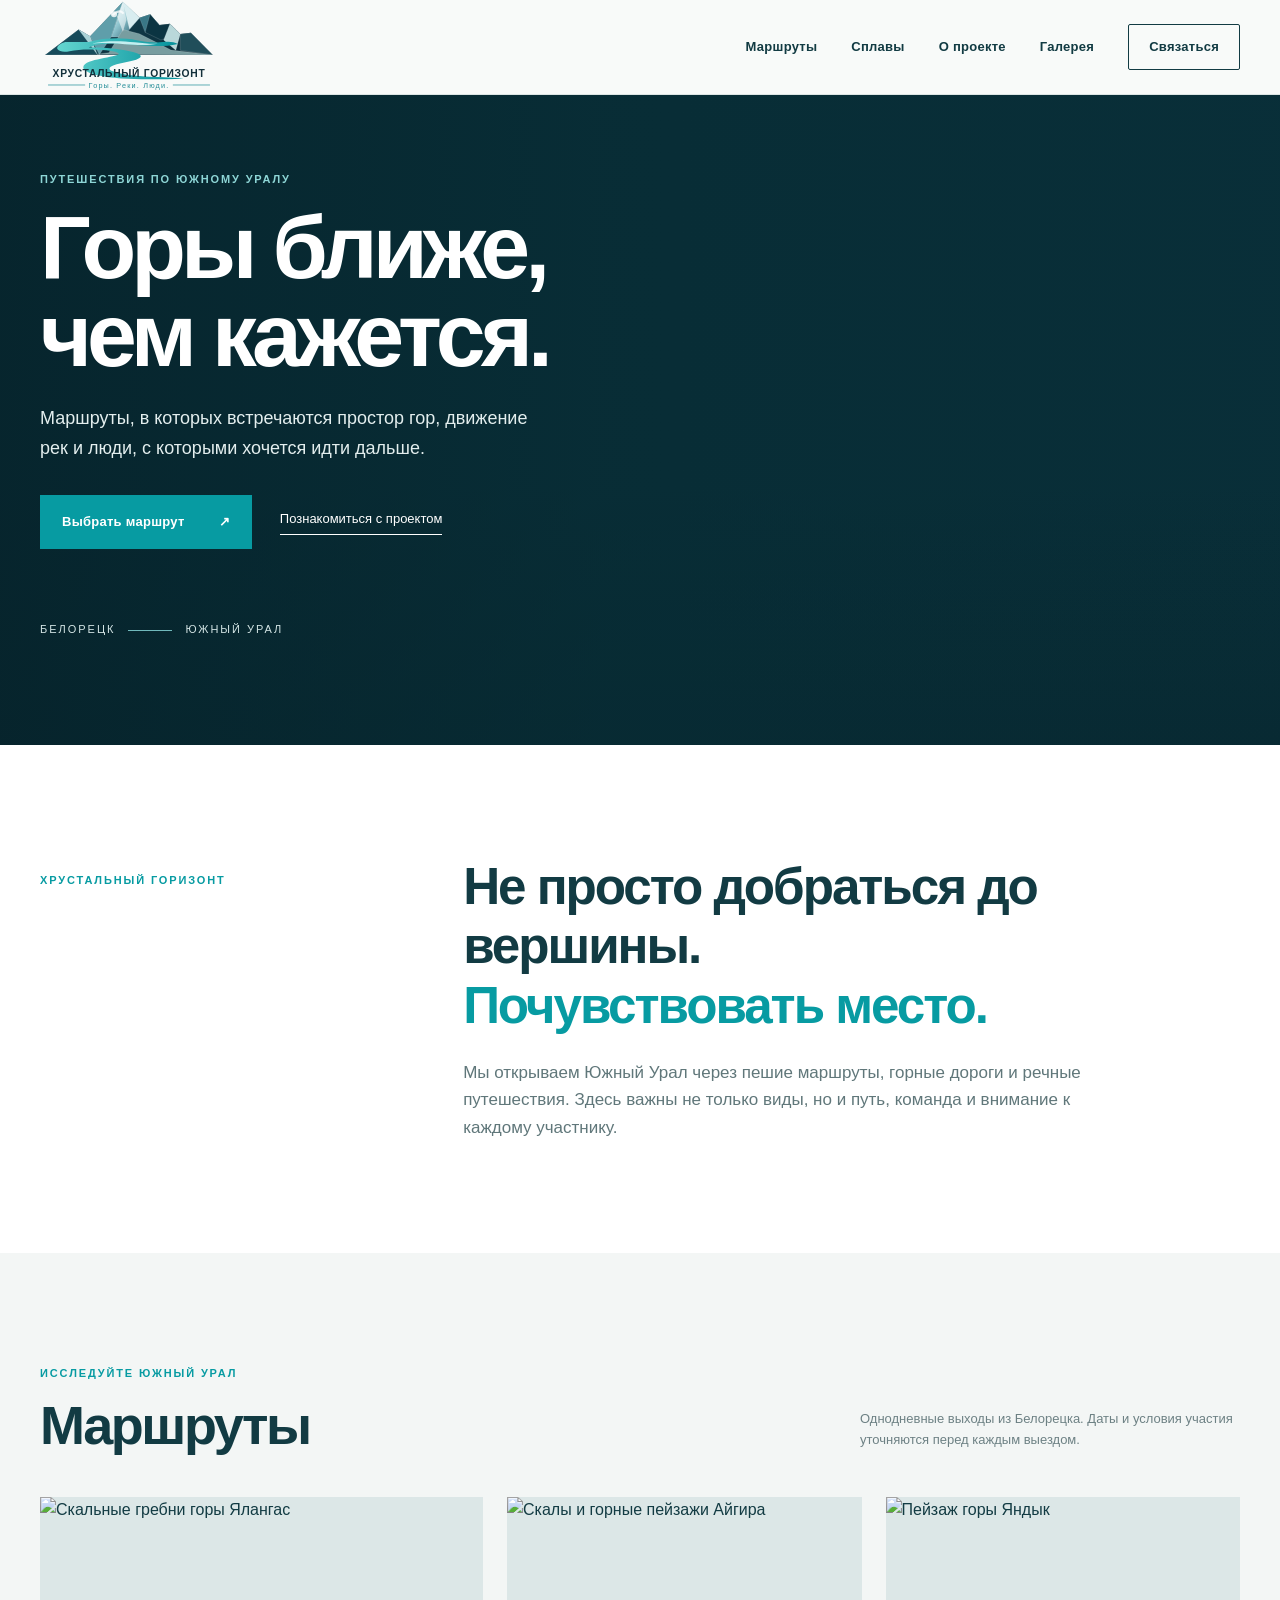
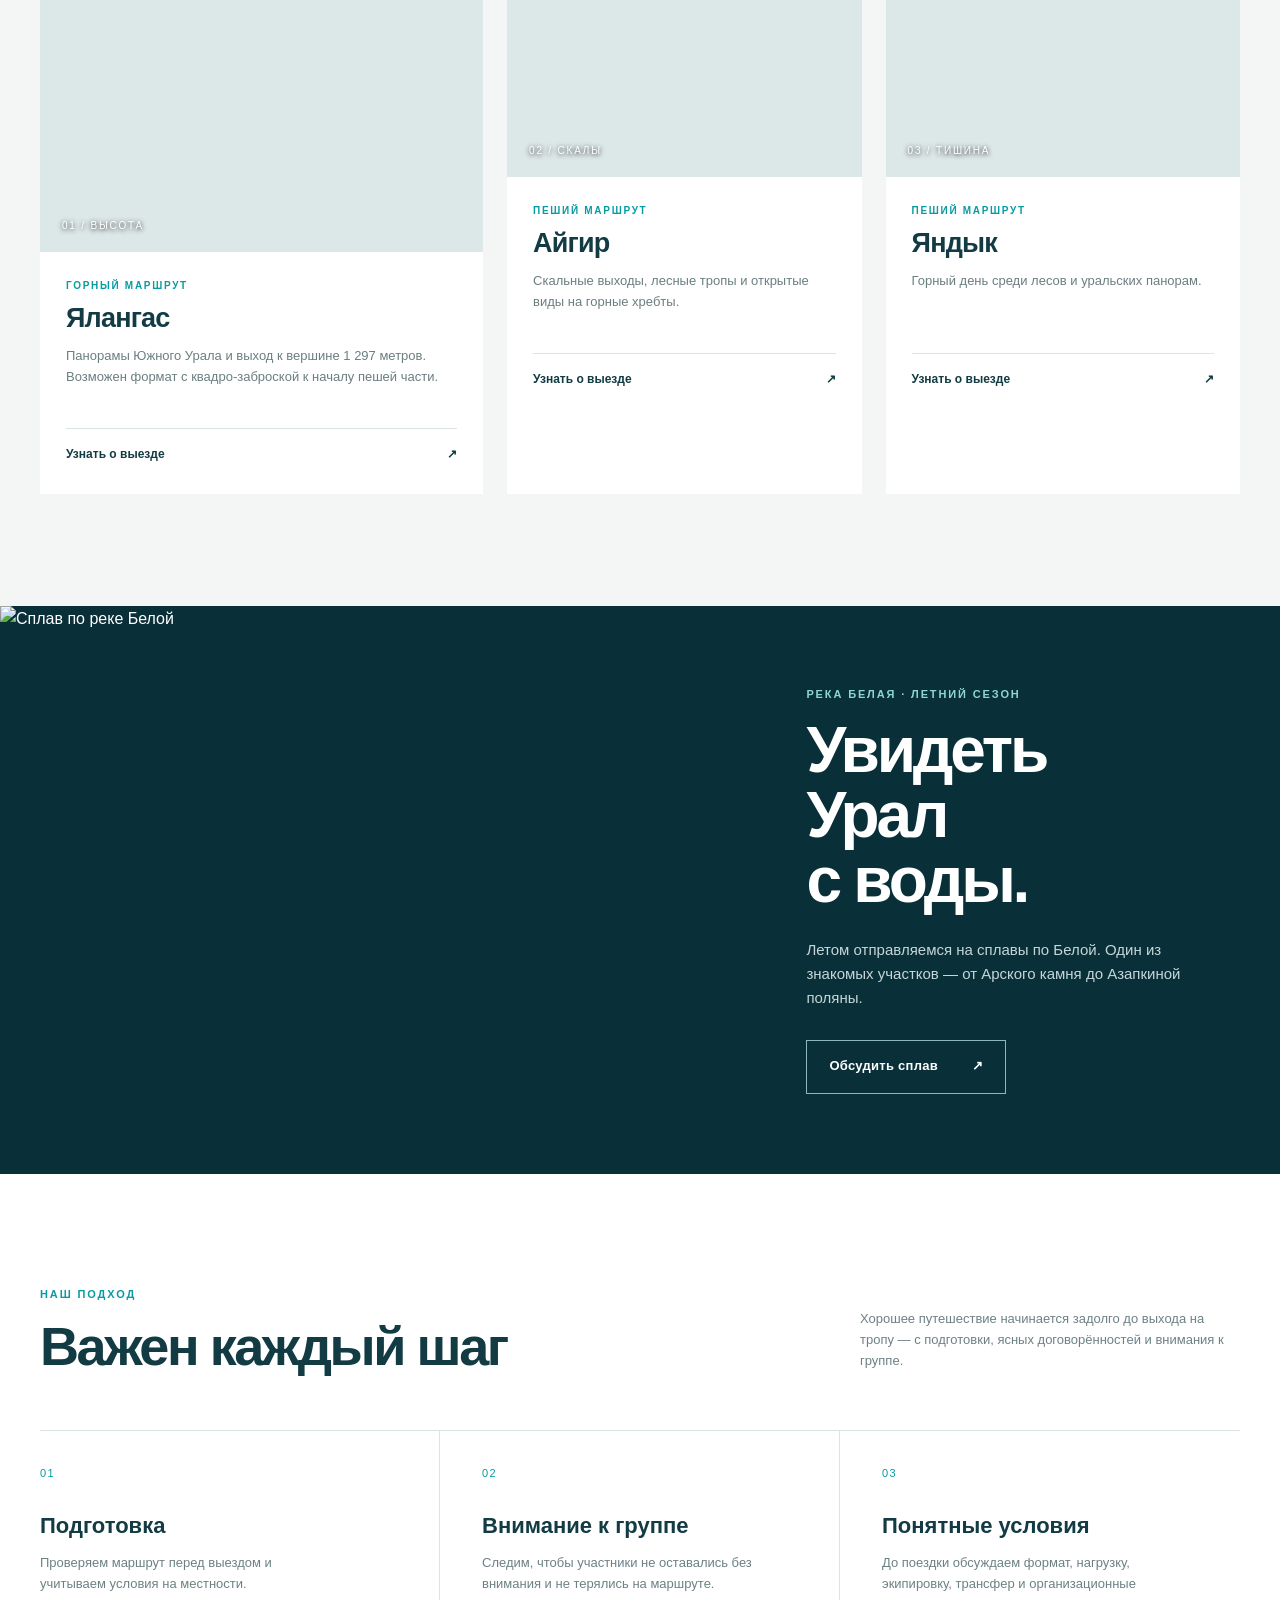
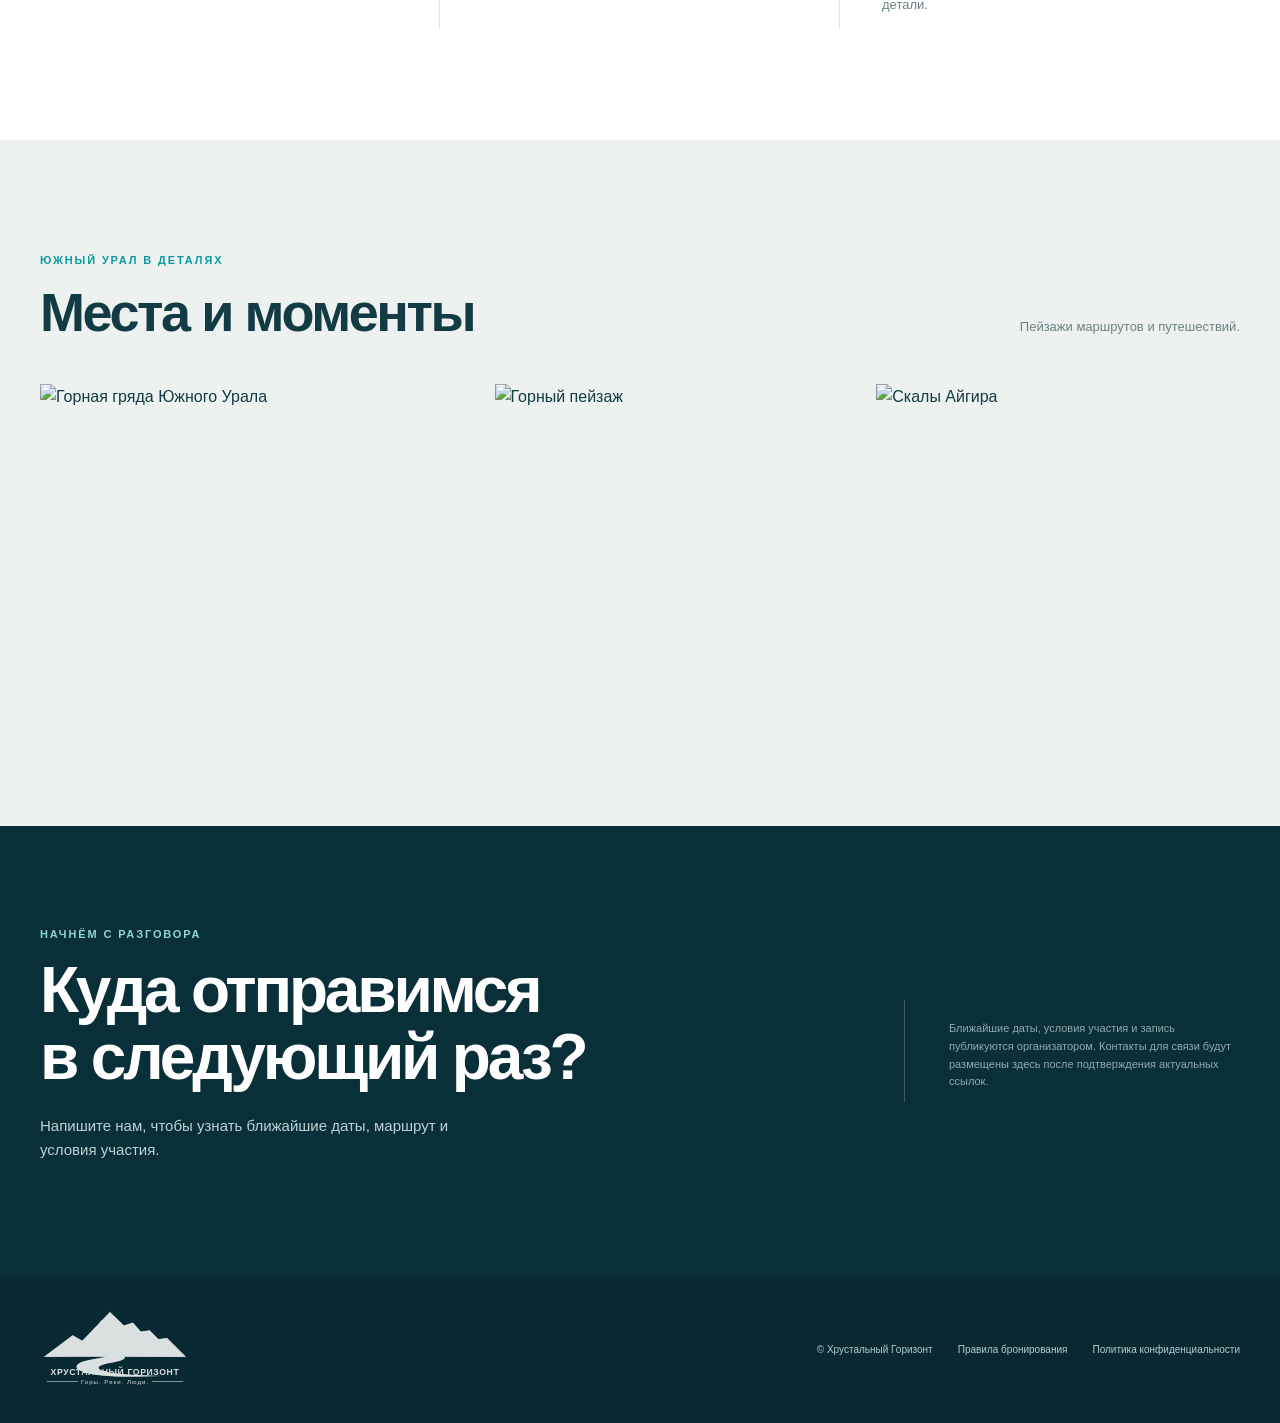
==== index.html @ 8113cbcb "Remove placeholder contact links" ====
<!doctype html>
<html lang="ru"><head><meta charset="utf-8"><meta name="viewport" content="width=device-width,initial-scale=1">
<title>Хрустальный Горизонт — путешествия по Южному Уралу</title>
<meta name="description" content="Однодневные походы на Айгир, Яндык и Ялангас, путешествия и сплавы по реке Белой. Южный Урал — рядом.">
<meta name="theme-color" content="#123b43"><meta property="og:type" content="website"><meta property="og:title" content="Хрустальный Горизонт — Горы. Реки. Люди."><meta property="og:description" content="Путешествия по Южному Уралу из Белорецка."><meta property="og:image" content="assets/img/hero-ridge-light.jpg">
<link rel="icon" href="assets/favicon.svg" type="image/svg+xml"><link rel="preload" as="image" href="assets/img/hero-ridge-light.jpg"><link rel="stylesheet" href="styles.css"></head>
<body><a class="skip" href="#main">К содержанию</a>
<header class="header"><div class="wrap header-inner"><a class="brand" href="#top" aria-label="Хрустальный Горизонт — главная"><img src="assets/logo.svg" alt="Хрустальный Горизонт — Горы. Реки. Люди."></a><button class="menu" aria-expanded="false" aria-controls="nav">Меню <span>☰</span></button><nav id="nav"><a href="#routes">Маршруты</a><a href="#river">Сплавы</a><a href="#about">О проекте</a><a href="#gallery">Галерея</a><a class="nav-cta" href="#contacts">Связаться</a></nav></div></header>
<main id="main">
<section class="hero" id="top"><div class="hero-photo"></div><div class="hero-overlay"></div><div class="wrap hero-inner"><p class="eyebrow light">Путешествия по Южному Уралу</p><h1>Горы ближе,<br>чем кажется.</h1><p class="hero-sub">Маршруты, в которых встречаются простор гор, движение рек и люди, с которыми хочется идти дальше.</p><div class="hero-actions"><a class="btn btn-primary" href="#routes">Выбрать маршрут <span>↗</span></a><a class="text-link light-link" href="#about">Познакомиться с проектом</a></div><div class="hero-signature"><span>Белорецк</span><i></i><span>Южный Урал</span></div></div></section>
<section class="intro section"><div class="wrap intro-grid"><p class="eyebrow">Хрустальный Горизонт</p><div><h2>Не просто добраться до вершины.<br><em>Почувствовать место.</em></h2><p class="intro-copy">Мы открываем Южный Урал через пешие маршруты, горные дороги и речные путешествия. Здесь важны не только виды, но и путь, команда и внимание к каждому участнику.</p></div></div></section>
<section class="section routes" id="routes"><div class="wrap"><div class="section-head"><div><p class="eyebrow">Исследуйте Южный Урал</p><h2>Маршруты</h2></div><p class="section-note">Однодневные выходы из Белорецка. Даты и условия участия уточняются перед каждым выездом.</p></div><div class="route-grid">
<article class="route-card route-large"><a class="route-image" href="#contacts"><img src="assets/img/yalangas-ridge.jpg" alt="Скальные гребни горы Ялангас" loading="lazy"><span class="image-index">01 / ВЫСОТА</span></a><div class="route-info"><p class="eyebrow">Горный маршрут</p><h3>Ялангас</h3><p>Панорамы Южного Урала и выход к вершине 1 297 метров. Возможен формат с квадро-заброской к началу пешей части.</p><a class="arrow-link" href="#contacts">Узнать о выезде <span>↗</span></a></div></article>
<article class="route-card"><a class="route-image" href="#contacts"><img src="assets/img/aigir-real.jpg" alt="Скалы и горные пейзажи Айгира" loading="lazy"><span class="image-index">02 / СКАЛЫ</span></a><div class="route-info"><p class="eyebrow">Пеший маршрут</p><h3>Айгир</h3><p>Скальные выходы, лесные тропы и открытые виды на горные хребты.</p><a class="arrow-link" href="#contacts">Узнать о выезде <span>↗</span></a></div></article>
<article class="route-card"><a class="route-image" href="#contacts"><img src="assets/img/yandyk.jpg" alt="Пейзаж горы Яндык" loading="lazy"><span class="image-index">03 / ТИШИНА</span></a><div class="route-info"><p class="eyebrow">Пеший маршрут</p><h3>Яндык</h3><p>Горный день среди лесов и уральских панорам.</p><a class="arrow-link" href="#contacts">Узнать о выезде <span>↗</span></a></div></article>
</div></div></section>
<section class="river-section" id="river"><div class="river-image"><img src="assets/img/rafting.jpg" alt="Сплав по реке Белой" loading="lazy"></div><div class="river-copy"><p class="eyebrow light">Река Белая · летний сезон</p><h2>Увидеть Урал<br>с воды.</h2><p>Летом отправляемся на сплавы по Белой. Один из знакомых участков — от Арского камня до Азапкиной поляны.</p><a class="btn btn-outline" href="#contacts">Обсудить сплав <span>↗</span></a></div></section>
<section class="section values" id="about"><div class="wrap"><div class="section-head"><div><p class="eyebrow">Наш подход</p><h2>Важен каждый шаг</h2></div><p class="section-note">Хорошее путешествие начинается задолго до выхода на тропу — с подготовки, ясных договорённостей и внимания к группе.</p></div><div class="value-grid"><article><span>01</span><h3>Подготовка</h3><p>Проверяем маршрут перед выездом и учитываем условия на местности.</p></article><article><span>02</span><h3>Внимание к группе</h3><p>Следим, чтобы участники не оставались без внимания и не терялись на маршруте.</p></article><article><span>03</span><h3>Понятные условия</h3><p>До поездки обсуждаем формат, нагрузку, экипировку, трансфер и организационные детали.</p></article></div></div></section>
<section class="section gallery" id="gallery"><div class="wrap"><div class="section-head"><div><p class="eyebrow">Южный Урал в деталях</p><h2>Места и моменты</h2></div><p class="section-note">Пейзажи маршрутов и путешествий.</p></div><div class="gallery-grid"><img src="assets/img/hero-ridge-light.jpg" alt="Горная гряда Южного Урала" loading="lazy"><img src="assets/img/malinovaya.jpg" alt="Горный пейзаж" loading="lazy"><img src="assets/img/aigir-real.jpg" alt="Скалы Айгира" loading="lazy"></div></div></section>
<section class="contact-section" id="contacts"><div class="wrap contact-inner"><div><p class="eyebrow light">Начнём с разговора</p><h2>Куда отправимся<br>в следующий раз?</h2><p>Напишите нам, чтобы узнать ближайшие даты, маршрут и условия участия.</p></div><div class="contact-links"><p class="contact-note">Ближайшие даты, условия участия и запись публикуются организатором. Контакты для связи будут размещены здесь после подтверждения актуальных ссылок.</p></div></div></section>
</main><footer><div class="wrap footer-inner"><img src="assets/logo.svg" alt="Хрустальный Горизонт"><div><span>© Хрустальный Горизонт</span><a href="pages/offer.html">Правила бронирования</a><a href="pages/privacy.html">Политика конфиденциальности</a></div></div></footer><script src="script.js"></script></body></html>
---- styles.css ----
@font-face{font-family:Inter;src:url('assets/fonts/inter-cyrillic-400.woff2') format('woff2');font-weight:400;font-display:swap}@font-face{font-family:Inter;src:url('assets/fonts/inter-cyrillic-600.woff2') format('woff2');font-weight:600;font-display:swap}
:root{--ink:#123b43;--deep:#092f39;--teal:#079ba2;--ice:#dcebed;--paper:#f6f7f5;--white:#fff;--muted:#6d8184;--line:#dbe4e3;--sand:#d7c9a6}*{box-sizing:border-box}html{scroll-behavior:smooth;scroll-padding-top:90px}body{margin:0;background:var(--paper);color:var(--ink);font-family:Inter,Arial,sans-serif;font-size:16px;line-height:1.6}a{color:inherit;text-decoration:none}.wrap{width:min(1200px,calc(100% - 64px));margin:auto}.skip{position:absolute;left:-9999px}.skip:focus{left:16px;top:16px;background:#fff;padding:12px;z-index:99}.header{position:sticky;top:0;z-index:20;background:#f8faf9ed;backdrop-filter:blur(16px);border-bottom:1px solid #dce5e4}.header-inner{height:94px;display:flex;align-items:center;justify-content:space-between;gap:32px}.brand{display:block;width:178px;flex-shrink:0}.brand img{display:block;width:100%;height:auto}nav{display:flex;align-items:center;gap:34px;font-size:13px;font-weight:600;letter-spacing:.02em}nav a{transition:color .2s}nav a:hover,.arrow-link:hover{color:var(--teal)}.nav-cta{padding:12px 20px;border:1px solid var(--ink);border-radius:2px}.menu{display:none}.hero{position:relative;min-height:650px;overflow:hidden;background:var(--deep);color:#fff}.hero-photo,.hero-overlay{position:absolute;inset:0}.hero-photo{background:url('assets/img/hero-ridge-light.jpg') center 46%/cover no-repeat;transform:scale(1.015)}.hero-overlay{background:linear-gradient(90deg,rgba(6,35,43,.83) 0%,rgba(7,43,51,.55) 47%,rgba(7,43,51,.08) 100%),linear-gradient(0deg,rgba(7,36,44,.48),transparent 40%)}.hero-inner{position:relative;z-index:1;min-height:650px;display:flex;flex-direction:column;justify-content:center;align-items:flex-start;padding-top:20px;padding-bottom:50px}.eyebrow{margin:0 0 14px;color:var(--teal);font-size:11px;font-weight:600;letter-spacing:.17em;text-transform:uppercase}.eyebrow.light{color:#8ed6d6}.hero h1{font-size:clamp(54px,7vw,92px);line-height:.99;letter-spacing:-.055em;font-weight:600;margin:0 0 24px;max-width:760px}.hero-sub{font-size:18px;line-height:1.65;color:#e3eeee;max-width:510px;margin:0 0 32px}.hero-actions{display:flex;align-items:center;gap:28px}.btn{display:inline-flex;align-items:center;justify-content:center;gap:34px;min-height:54px;padding:0 22px;font-size:13px;font-weight:600;letter-spacing:.02em;transition:transform .2s,background .2s}.btn:hover{transform:translateY(-2px)}.btn-primary{background:var(--teal);color:white}.btn-primary:hover{background:#087f87}.text-link{font-size:13px;border-bottom:1px solid currentColor;padding-bottom:4px}.light-link{color:#fff}.hero-signature{display:flex;align-items:center;gap:13px;margin-top:72px;color:#d4e5e5;font-size:11px;letter-spacing:.18em;text-transform:uppercase}.hero-signature i{height:1px;width:44px;background:#70b9bc}.section{padding:112px 0}.intro{background:#fff}.intro-grid{display:grid;grid-template-columns:1fr 2.2fr;gap:70px}.intro-grid .eyebrow{padding-top:15px}.intro h2{font-size:clamp(32px,4vw,52px);line-height:1.16;letter-spacing:-.04em;margin:0 0 24px;font-weight:600}.intro h2 em{font-style:normal;color:var(--teal)}.intro-copy{max-width:670px;color:#60777a;font-size:17px;margin:0}.section-head{display:flex;align-items:end;justify-content:space-between;gap:45px;margin-bottom:42px}.section-head h2{font-size:clamp(36px,4.4vw,54px);line-height:1.08;letter-spacing:-.045em;margin:0;font-weight:600}.section-note{max-width:380px;color:var(--muted);font-size:13px;margin:0 0 4px}.routes{background:#f3f6f5}.route-grid{display:grid;grid-template-columns:1.25fr 1fr 1fr;gap:24px;align-items:stretch}.route-card{background:white;min-width:0}.route-image{height:280px;display:block;position:relative;overflow:hidden;background:#dce7e7}.route-large .route-image{height:355px}.route-image img{width:100%;height:100%;object-fit:cover;display:block;transition:transform .5s}.route-card:hover .route-image img{transform:scale(1.035)}.image-index{position:absolute;left:22px;bottom:18px;color:white;font-size:10px;letter-spacing:.18em;text-shadow:0 1px 5px #000}.route-info{padding:26px 26px 30px}.route-info .eyebrow{font-size:10px;margin-bottom:8px}.route-info h3{font-size:27px;line-height:1.2;margin:0 0 12px;letter-spacing:-.03em}.route-info p:not(.eyebrow){color:#6b7e80;font-size:13px;min-height:62px;margin:0 0 20px}.arrow-link{display:flex;justify-content:space-between;border-top:1px solid var(--line);padding-top:16px;font-size:12px;font-weight:600}.river-section{display:grid;grid-template-columns:1.12fr .88fr;min-height:520px;background:var(--deep);color:white}.river-image{min-height:520px}.river-image img{width:100%;height:100%;object-fit:cover;display:block}.river-copy{padding:80px clamp(36px,7vw,110px);align-self:center}.river-copy h2{font-size:clamp(44px,5vw,68px);line-height:1.02;letter-spacing:-.05em;margin:0 0 24px}.river-copy>p:not(.eyebrow){max-width:420px;color:#c5d7d8;font-size:15px;margin:0 0 30px}.btn-outline{border:1px solid #8bb9bc;color:white}.btn-outline:hover{background:#ffffff14}.values{background:#fff}.value-grid{display:grid;grid-template-columns:repeat(3,1fr);border-top:1px solid var(--line);margin-top:54px}.value-grid article{padding:28px 42px 12px 0;border-right:1px solid var(--line)}.value-grid article+article{padding-left:42px}.value-grid article:last-child{border:0}.value-grid span{color:var(--teal);font-size:11px;letter-spacing:.12em}.value-grid h3{font-size:22px;margin:24px 0 10px}.value-grid p{font-size:13px;color:var(--muted);max-width:300px;margin:0}.gallery{background:#edf2f1}.gallery-grid{display:grid;grid-template-columns:1.2fr 1fr 1fr;gap:18px}.gallery-grid img{width:100%;height:270px;object-fit:cover;display:block}.gallery-grid img:first-child{height:330px}.contact-section{background:var(--deep);color:white;padding:100px 0}.contact-inner{display:grid;grid-template-columns:1.4fr .6fr;gap:80px;align-items:center}.contact-inner h2{font-size:clamp(42px,5vw,66px);line-height:1.05;letter-spacing:-.05em;margin:0 0 22px}.contact-inner>div:first-child>p:not(.eyebrow){color:#bfd2d3;max-width:440px;font-size:15px}.contact-links{border-left:1px solid #ffffff35;padding-left:44px}.contact-links>a{display:flex;justify-content:space-between;padding:18px 0;border-bottom:1px solid #ffffff35;font-size:17px}.contact-links>a span{color:#7ed1d1}.contact-note{color:#92aaad;font-size:11px;margin-top:20px}footer{background:#082832;color:#b8cdcf;padding:24px 0}.footer-inner{display:flex;align-items:center;justify-content:space-between;gap:30px}.footer-inner>img{width:150px;filter:brightness(0) invert(1);opacity:.85}.footer-inner>div{display:flex;align-items:center;gap:25px;font-size:10px}.footer-inner a:hover{color:white}
@media(max-width:900px){.wrap{width:calc(100% - 40px)}.header-inner{height:80px}.brand{width:150px}nav{gap:17px;font-size:12px}.route-grid{grid-template-columns:1fr 1fr}.route-large{grid-column:span 2}.route-large .route-image{height:300px}.intro-grid{gap:30px}.section{padding:82px 0}.river-copy{padding:50px 38px}.gallery-grid img,.gallery-grid img:first-child{height:230px}}
@media(max-width:640px){html{scroll-padding-top:75px}.wrap{width:calc(100% - 36px)}.header-inner{height:74px}.brand{width:136px}.menu{display:block;margin-left:auto;border:1px solid var(--line);background:transparent;color:var(--ink);padding:9px 13px;border-radius:2px;font:600 12px Inter}.header nav{display:none;position:absolute;top:74px;left:0;right:0;background:#f8faf9;padding:16px 22px 22px;box-shadow:0 12px 22px #092f391a;flex-direction:column;align-items:stretch;gap:0}.header nav.open{display:flex}.header nav a{padding:13px 0;border-bottom:1px solid var(--line)}.header nav .nav-cta{border:0;padding:13px 0}.hero,.hero-inner{min-height:620px}.hero-photo{background-position:58% center}.hero-overlay{background:linear-gradient(90deg,#062a34d9,#062a3480 65%,#062a3430),linear-gradient(0deg,#062a34aa,transparent 65%)}.hero-inner{padding-top:15px;padding-bottom:30px}.hero h1{font-size:clamp(51px,14vw,76px)}.hero-sub{font-size:15px;max-width:340px}.hero-actions{align-items:flex-start;flex-direction:column;gap:17px}.hero-signature{margin-top:55px}.section{padding:66px 0}.intro-grid{grid-template-columns:1fr;gap:18px}.intro-grid .eyebrow{padding:0}.intro h2{font-size:34px}.intro-copy{font-size:15px}.section-head{display:block;margin-bottom:28px}.section-head h2{font-size:39px}.section-note{margin-top:14px}.route-grid{grid-template-columns:1fr;gap:18px}.route-large{grid-column:auto}.route-image,.route-large .route-image{height:245px}.route-info{padding:22px}.route-info p:not(.eyebrow){min-height:0}.river-section{grid-template-columns:1fr}.river-image{min-height:260px;height:260px}.river-copy{padding:45px 24px 54px}.river-copy h2{font-size:48px}.value-grid{grid-template-columns:1fr;margin-top:30px}.value-grid article,.value-grid article+article{padding:22px 0;border-right:0;border-bottom:1px solid var(--line)}.value-grid article:last-child{border-bottom:0}.value-grid h3{margin:10px 0}.gallery-grid{grid-template-columns:1fr 1fr;gap:10px}.gallery-grid img,.gallery-grid img:first-child{height:165px}.gallery-grid img:first-child{grid-column:span 2;height:220px}.contact-section{padding:68px 0}.contact-inner{grid-template-columns:1fr;gap:28px}.contact-inner h2{font-size:44px}.contact-links{border-left:0;border-top:1px solid #ffffff35;padding:12px 0 0}.footer-inner{align-items:flex-start;flex-direction:column}.footer-inner>div{align-items:flex-start;flex-direction:column;gap:8px}.footer-inner>img{width:140px}}
@media(prefers-reduced-motion:reduce){*{scroll-behavior:auto!important;transition:none!important}}
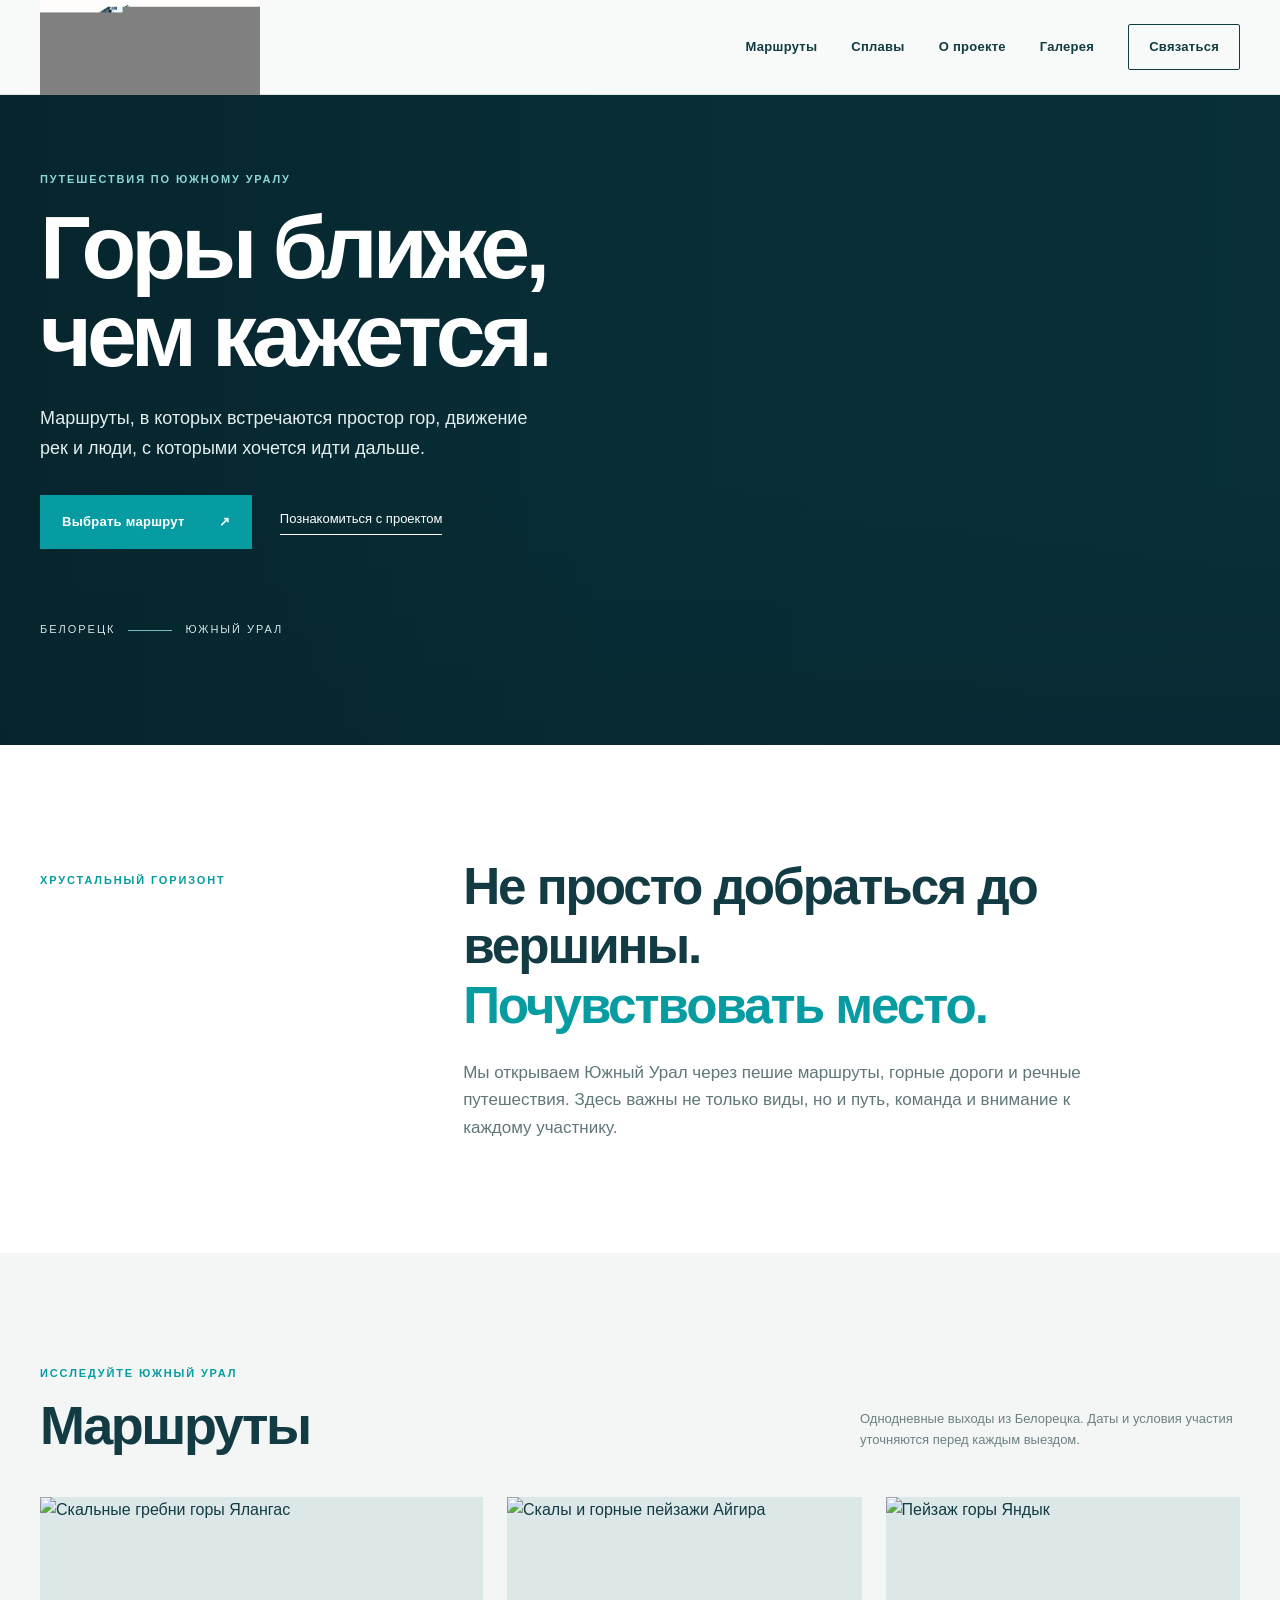
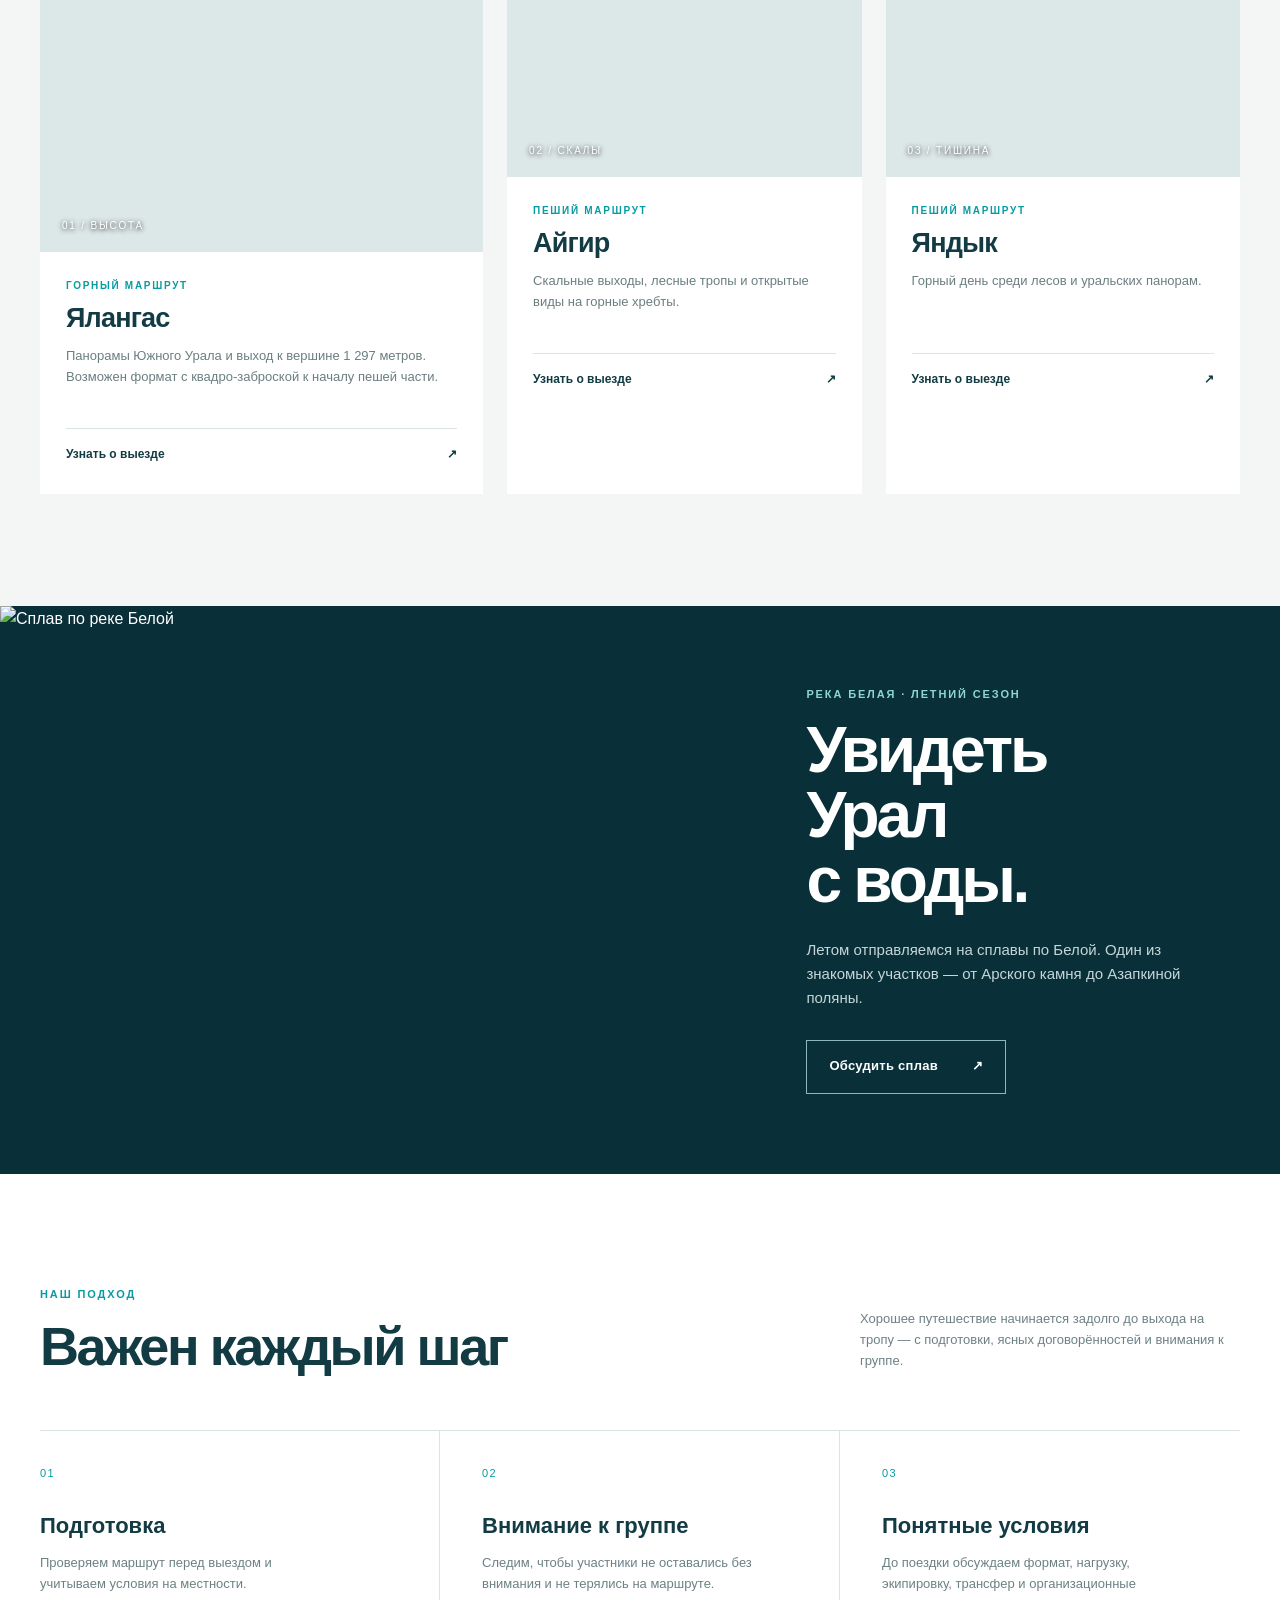
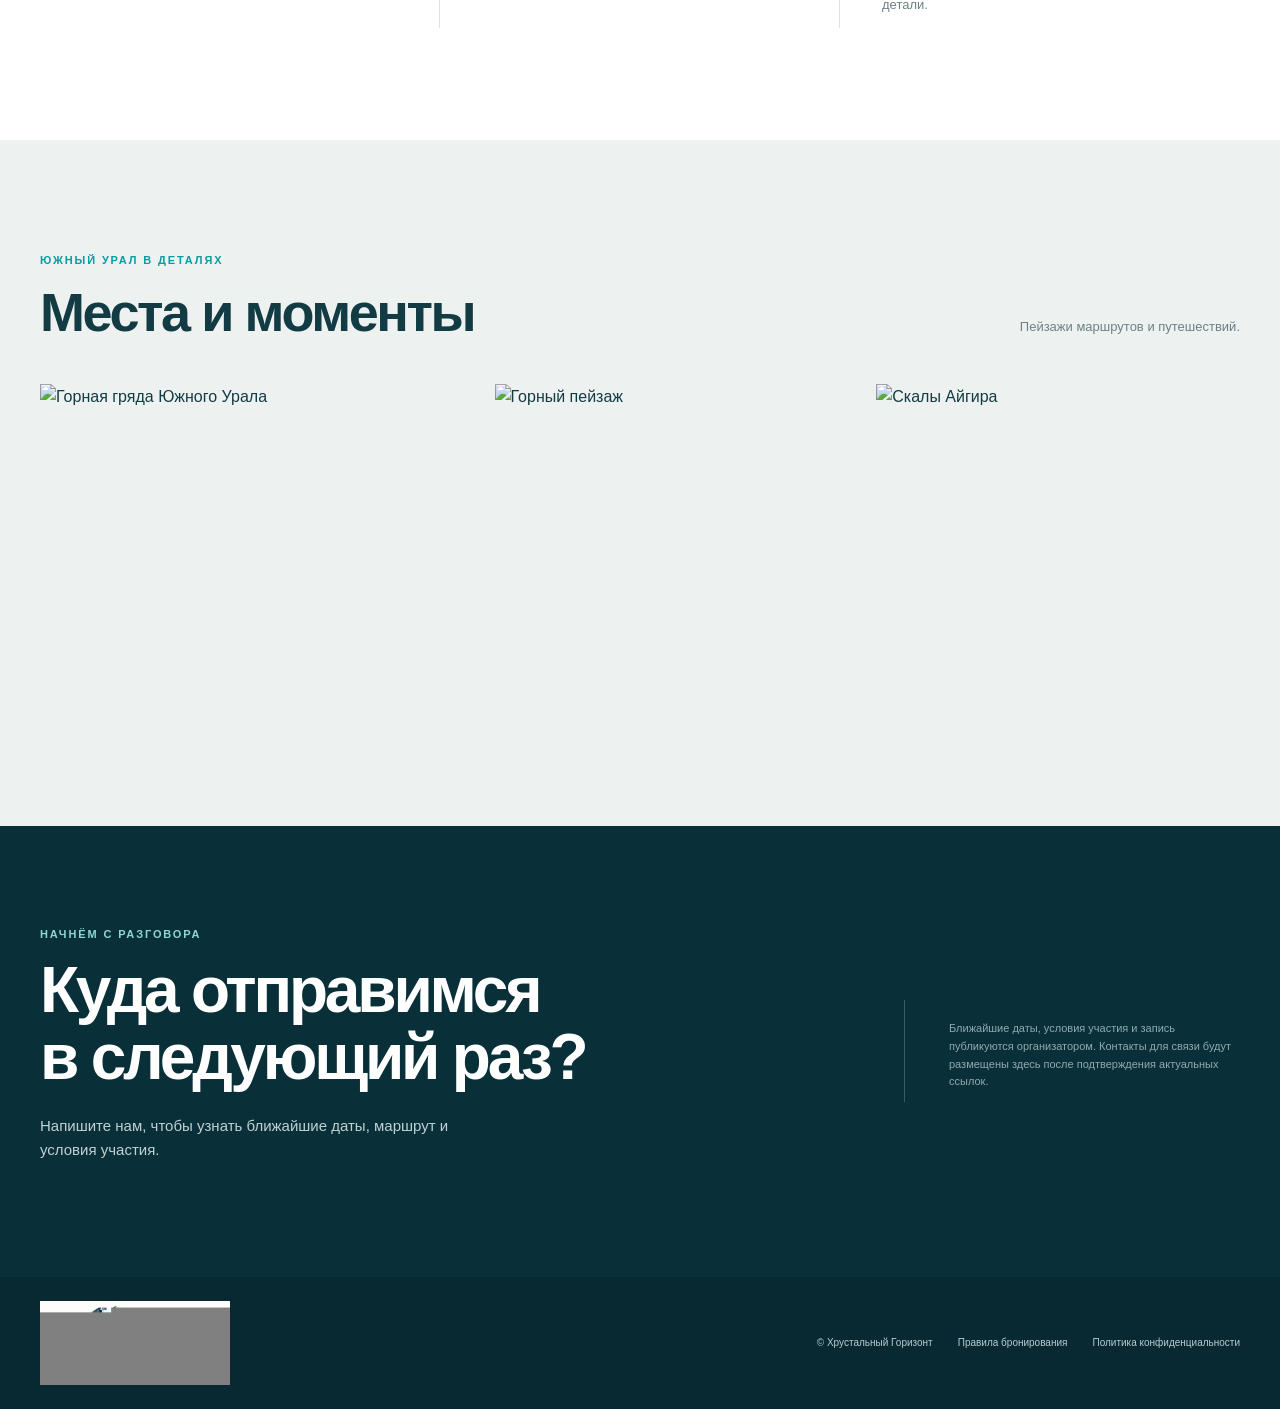
==== commit a9b18cce: "Replace invented logo with the supplied approved artwork" ====
--- a/index.html
+++ b/index.html
@@ -3,9 +3,9 @@
 <title>Хрустальный Горизонт — путешествия по Южному Уралу</title>
 <meta name="description" content="Однодневные походы на Айгир, Яндык и Ялангас, путешествия и сплавы по реке Белой. Южный Урал — рядом.">
 <meta name="theme-color" content="#123b43"><meta property="og:type" content="website"><meta property="og:title" content="Хрустальный Горизонт — Горы. Реки. Люди."><meta property="og:description" content="Путешествия по Южному Уралу из Белорецка."><meta property="og:image" content="assets/img/hero-ridge-light.jpg">
-<link rel="icon" href="assets/favicon.svg" type="image/svg+xml"><link rel="preload" as="image" href="assets/img/hero-ridge-light.jpg"><link rel="stylesheet" href="styles.css"></head>
+<link rel="icon" href="assets/logo-approved.jpg" type="image/jpeg"><link rel="preload" as="image" href="assets/img/hero-ridge-light.jpg"><link rel="stylesheet" href="styles.css"></head>
 <body><a class="skip" href="#main">К содержанию</a>
-<header class="header"><div class="wrap header-inner"><a class="brand" href="#top" aria-label="Хрустальный Горизонт — главная"><img src="assets/logo.svg" alt="Хрустальный Горизонт — Горы. Реки. Люди."></a><button class="menu" aria-expanded="false" aria-controls="nav">Меню <span>☰</span></button><nav id="nav"><a href="#routes">Маршруты</a><a href="#river">Сплавы</a><a href="#about">О проекте</a><a href="#gallery">Галерея</a><a class="nav-cta" href="#contacts">Связаться</a></nav></div></header>
+<header class="header"><div class="wrap header-inner"><a class="brand" href="#top" aria-label="Хрустальный Горизонт — главная"><img src="assets/logo-approved.jpg" alt="Хрустальный Горизонт — Горы. Реки. Люди."></a><button class="menu" aria-expanded="false" aria-controls="nav">Меню <span>☰</span></button><nav id="nav"><a href="#routes">Маршруты</a><a href="#river">Сплавы</a><a href="#about">О проекте</a><a href="#gallery">Галерея</a><a class="nav-cta" href="#contacts">Связаться</a></nav></div></header>
 <main id="main">
 <section class="hero" id="top"><div class="hero-photo"></div><div class="hero-overlay"></div><div class="wrap hero-inner"><p class="eyebrow light">Путешествия по Южному Уралу</p><h1>Горы ближе,<br>чем кажется.</h1><p class="hero-sub">Маршруты, в которых встречаются простор гор, движение рек и люди, с которыми хочется идти дальше.</p><div class="hero-actions"><a class="btn btn-primary" href="#routes">Выбрать маршрут <span>↗</span></a><a class="text-link light-link" href="#about">Познакомиться с проектом</a></div><div class="hero-signature"><span>Белорецк</span><i></i><span>Южный Урал</span></div></div></section>
 <section class="intro section"><div class="wrap intro-grid"><p class="eyebrow">Хрустальный Горизонт</p><div><h2>Не просто добраться до вершины.<br><em>Почувствовать место.</em></h2><p class="intro-copy">Мы открываем Южный Урал через пешие маршруты, горные дороги и речные путешествия. Здесь важны не только виды, но и путь, команда и внимание к каждому участнику.</p></div></div></section>
@@ -18,4 +18,4 @@
 <section class="section values" id="about"><div class="wrap"><div class="section-head"><div><p class="eyebrow">Наш подход</p><h2>Важен каждый шаг</h2></div><p class="section-note">Хорошее путешествие начинается задолго до выхода на тропу — с подготовки, ясных договорённостей и внимания к группе.</p></div><div class="value-grid"><article><span>01</span><h3>Подготовка</h3><p>Проверяем маршрут перед выездом и учитываем условия на местности.</p></article><article><span>02</span><h3>Внимание к группе</h3><p>Следим, чтобы участники не оставались без внимания и не терялись на маршруте.</p></article><article><span>03</span><h3>Понятные условия</h3><p>До поездки обсуждаем формат, нагрузку, экипировку, трансфер и организационные детали.</p></article></div></div></section>
 <section class="section gallery" id="gallery"><div class="wrap"><div class="section-head"><div><p class="eyebrow">Южный Урал в деталях</p><h2>Места и моменты</h2></div><p class="section-note">Пейзажи маршрутов и путешествий.</p></div><div class="gallery-grid"><img src="assets/img/hero-ridge-light.jpg" alt="Горная гряда Южного Урала" loading="lazy"><img src="assets/img/malinovaya.jpg" alt="Горный пейзаж" loading="lazy"><img src="assets/img/aigir-real.jpg" alt="Скалы Айгира" loading="lazy"></div></div></section>
 <section class="contact-section" id="contacts"><div class="wrap contact-inner"><div><p class="eyebrow light">Начнём с разговора</p><h2>Куда отправимся<br>в следующий раз?</h2><p>Напишите нам, чтобы узнать ближайшие даты, маршрут и условия участия.</p></div><div class="contact-links"><p class="contact-note">Ближайшие даты, условия участия и запись публикуются организатором. Контакты для связи будут размещены здесь после подтверждения актуальных ссылок.</p></div></div></section>
-</main><footer><div class="wrap footer-inner"><img src="assets/logo.svg" alt="Хрустальный Горизонт"><div><span>© Хрустальный Горизонт</span><a href="pages/offer.html">Правила бронирования</a><a href="pages/privacy.html">Политика конфиденциальности</a></div></div></footer><script src="script.js"></script></body></html>+</main><footer><div class="wrap footer-inner"><img src="assets/logo-approved.jpg" alt="Хрустальный Горизонт"><div><span>© Хрустальный Горизонт</span><a href="pages/offer.html">Правила бронирования</a><a href="pages/privacy.html">Политика конфиденциальности</a></div></div></footer><script src="script.js"></script></body></html>
--- a/styles.css
+++ b/styles.css
@@ -1,5 +1,5 @@
 @font-face{font-family:Inter;src:url('assets/fonts/inter-cyrillic-400.woff2') format('woff2');font-weight:400;font-display:swap}@font-face{font-family:Inter;src:url('assets/fonts/inter-cyrillic-600.woff2') format('woff2');font-weight:600;font-display:swap}
-:root{--ink:#123b43;--deep:#092f39;--teal:#079ba2;--ice:#dcebed;--paper:#f6f7f5;--white:#fff;--muted:#6d8184;--line:#dbe4e3;--sand:#d7c9a6}*{box-sizing:border-box}html{scroll-behavior:smooth;scroll-padding-top:90px}body{margin:0;background:var(--paper);color:var(--ink);font-family:Inter,Arial,sans-serif;font-size:16px;line-height:1.6}a{color:inherit;text-decoration:none}.wrap{width:min(1200px,calc(100% - 64px));margin:auto}.skip{position:absolute;left:-9999px}.skip:focus{left:16px;top:16px;background:#fff;padding:12px;z-index:99}.header{position:sticky;top:0;z-index:20;background:#f8faf9ed;backdrop-filter:blur(16px);border-bottom:1px solid #dce5e4}.header-inner{height:94px;display:flex;align-items:center;justify-content:space-between;gap:32px}.brand{display:block;width:178px;flex-shrink:0}.brand img{display:block;width:100%;height:auto}nav{display:flex;align-items:center;gap:34px;font-size:13px;font-weight:600;letter-spacing:.02em}nav a{transition:color .2s}nav a:hover,.arrow-link:hover{color:var(--teal)}.nav-cta{padding:12px 20px;border:1px solid var(--ink);border-radius:2px}.menu{display:none}.hero{position:relative;min-height:650px;overflow:hidden;background:var(--deep);color:#fff}.hero-photo,.hero-overlay{position:absolute;inset:0}.hero-photo{background:url('assets/img/hero-ridge-light.jpg') center 46%/cover no-repeat;transform:scale(1.015)}.hero-overlay{background:linear-gradient(90deg,rgba(6,35,43,.83) 0%,rgba(7,43,51,.55) 47%,rgba(7,43,51,.08) 100%),linear-gradient(0deg,rgba(7,36,44,.48),transparent 40%)}.hero-inner{position:relative;z-index:1;min-height:650px;display:flex;flex-direction:column;justify-content:center;align-items:flex-start;padding-top:20px;padding-bottom:50px}.eyebrow{margin:0 0 14px;color:var(--teal);font-size:11px;font-weight:600;letter-spacing:.17em;text-transform:uppercase}.eyebrow.light{color:#8ed6d6}.hero h1{font-size:clamp(54px,7vw,92px);line-height:.99;letter-spacing:-.055em;font-weight:600;margin:0 0 24px;max-width:760px}.hero-sub{font-size:18px;line-height:1.65;color:#e3eeee;max-width:510px;margin:0 0 32px}.hero-actions{display:flex;align-items:center;gap:28px}.btn{display:inline-flex;align-items:center;justify-content:center;gap:34px;min-height:54px;padding:0 22px;font-size:13px;font-weight:600;letter-spacing:.02em;transition:transform .2s,background .2s}.btn:hover{transform:translateY(-2px)}.btn-primary{background:var(--teal);color:white}.btn-primary:hover{background:#087f87}.text-link{font-size:13px;border-bottom:1px solid currentColor;padding-bottom:4px}.light-link{color:#fff}.hero-signature{display:flex;align-items:center;gap:13px;margin-top:72px;color:#d4e5e5;font-size:11px;letter-spacing:.18em;text-transform:uppercase}.hero-signature i{height:1px;width:44px;background:#70b9bc}.section{padding:112px 0}.intro{background:#fff}.intro-grid{display:grid;grid-template-columns:1fr 2.2fr;gap:70px}.intro-grid .eyebrow{padding-top:15px}.intro h2{font-size:clamp(32px,4vw,52px);line-height:1.16;letter-spacing:-.04em;margin:0 0 24px;font-weight:600}.intro h2 em{font-style:normal;color:var(--teal)}.intro-copy{max-width:670px;color:#60777a;font-size:17px;margin:0}.section-head{display:flex;align-items:end;justify-content:space-between;gap:45px;margin-bottom:42px}.section-head h2{font-size:clamp(36px,4.4vw,54px);line-height:1.08;letter-spacing:-.045em;margin:0;font-weight:600}.section-note{max-width:380px;color:var(--muted);font-size:13px;margin:0 0 4px}.routes{background:#f3f6f5}.route-grid{display:grid;grid-template-columns:1.25fr 1fr 1fr;gap:24px;align-items:stretch}.route-card{background:white;min-width:0}.route-image{height:280px;display:block;position:relative;overflow:hidden;background:#dce7e7}.route-large .route-image{height:355px}.route-image img{width:100%;height:100%;object-fit:cover;display:block;transition:transform .5s}.route-card:hover .route-image img{transform:scale(1.035)}.image-index{position:absolute;left:22px;bottom:18px;color:white;font-size:10px;letter-spacing:.18em;text-shadow:0 1px 5px #000}.route-info{padding:26px 26px 30px}.route-info .eyebrow{font-size:10px;margin-bottom:8px}.route-info h3{font-size:27px;line-height:1.2;margin:0 0 12px;letter-spacing:-.03em}.route-info p:not(.eyebrow){color:#6b7e80;font-size:13px;min-height:62px;margin:0 0 20px}.arrow-link{display:flex;justify-content:space-between;border-top:1px solid var(--line);padding-top:16px;font-size:12px;font-weight:600}.river-section{display:grid;grid-template-columns:1.12fr .88fr;min-height:520px;background:var(--deep);color:white}.river-image{min-height:520px}.river-image img{width:100%;height:100%;object-fit:cover;display:block}.river-copy{padding:80px clamp(36px,7vw,110px);align-self:center}.river-copy h2{font-size:clamp(44px,5vw,68px);line-height:1.02;letter-spacing:-.05em;margin:0 0 24px}.river-copy>p:not(.eyebrow){max-width:420px;color:#c5d7d8;font-size:15px;margin:0 0 30px}.btn-outline{border:1px solid #8bb9bc;color:white}.btn-outline:hover{background:#ffffff14}.values{background:#fff}.value-grid{display:grid;grid-template-columns:repeat(3,1fr);border-top:1px solid var(--line);margin-top:54px}.value-grid article{padding:28px 42px 12px 0;border-right:1px solid var(--line)}.value-grid article+article{padding-left:42px}.value-grid article:last-child{border:0}.value-grid span{color:var(--teal);font-size:11px;letter-spacing:.12em}.value-grid h3{font-size:22px;margin:24px 0 10px}.value-grid p{font-size:13px;color:var(--muted);max-width:300px;margin:0}.gallery{background:#edf2f1}.gallery-grid{display:grid;grid-template-columns:1.2fr 1fr 1fr;gap:18px}.gallery-grid img{width:100%;height:270px;object-fit:cover;display:block}.gallery-grid img:first-child{height:330px}.contact-section{background:var(--deep);color:white;padding:100px 0}.contact-inner{display:grid;grid-template-columns:1.4fr .6fr;gap:80px;align-items:center}.contact-inner h2{font-size:clamp(42px,5vw,66px);line-height:1.05;letter-spacing:-.05em;margin:0 0 22px}.contact-inner>div:first-child>p:not(.eyebrow){color:#bfd2d3;max-width:440px;font-size:15px}.contact-links{border-left:1px solid #ffffff35;padding-left:44px}.contact-links>a{display:flex;justify-content:space-between;padding:18px 0;border-bottom:1px solid #ffffff35;font-size:17px}.contact-links>a span{color:#7ed1d1}.contact-note{color:#92aaad;font-size:11px;margin-top:20px}footer{background:#082832;color:#b8cdcf;padding:24px 0}.footer-inner{display:flex;align-items:center;justify-content:space-between;gap:30px}.footer-inner>img{width:150px;filter:brightness(0) invert(1);opacity:.85}.footer-inner>div{display:flex;align-items:center;gap:25px;font-size:10px}.footer-inner a:hover{color:white}
+:root{--ink:#123b43;--deep:#092f39;--teal:#079ba2;--ice:#dcebed;--paper:#f6f7f5;--white:#fff;--muted:#6d8184;--line:#dbe4e3;--sand:#d7c9a6}*{box-sizing:border-box}html{scroll-behavior:smooth;scroll-padding-top:90px}body{margin:0;background:var(--paper);color:var(--ink);font-family:Inter,Arial,sans-serif;font-size:16px;line-height:1.6}a{color:inherit;text-decoration:none}.wrap{width:min(1200px,calc(100% - 64px));margin:auto}.skip{position:absolute;left:-9999px}.skip:focus{left:16px;top:16px;background:#fff;padding:12px;z-index:99}.header{position:sticky;top:0;z-index:20;background:#f8faf9ed;backdrop-filter:blur(16px);border-bottom:1px solid #dce5e4}.header-inner{height:94px;display:flex;align-items:center;justify-content:space-between;gap:32px}.brand{display:block;width:220px;height:96px;flex-shrink:0;overflow:hidden}.brand img{display:block;width:100%;height:100%;object-fit:cover;object-position:center}nav{display:flex;align-items:center;gap:34px;font-size:13px;font-weight:600;letter-spacing:.02em}nav a{transition:color .2s}nav a:hover,.arrow-link:hover{color:var(--teal)}.nav-cta{padding:12px 20px;border:1px solid var(--ink);border-radius:2px}.menu{display:none}.hero{position:relative;min-height:650px;overflow:hidden;background:var(--deep);color:#fff}.hero-photo,.hero-overlay{position:absolute;inset:0}.hero-photo{background:url('assets/img/hero-ridge-light.jpg') center 46%/cover no-repeat;transform:scale(1.015)}.hero-overlay{background:linear-gradient(90deg,rgba(6,35,43,.83) 0%,rgba(7,43,51,.55) 47%,rgba(7,43,51,.08) 100%),linear-gradient(0deg,rgba(7,36,44,.48),transparent 40%)}.hero-inner{position:relative;z-index:1;min-height:650px;display:flex;flex-direction:column;justify-content:center;align-items:flex-start;padding-top:20px;padding-bottom:50px}.eyebrow{margin:0 0 14px;color:var(--teal);font-size:11px;font-weight:600;letter-spacing:.17em;text-transform:uppercase}.eyebrow.light{color:#8ed6d6}.hero h1{font-size:clamp(54px,7vw,92px);line-height:.99;letter-spacing:-.055em;font-weight:600;margin:0 0 24px;max-width:760px}.hero-sub{font-size:18px;line-height:1.65;color:#e3eeee;max-width:510px;margin:0 0 32px}.hero-actions{display:flex;align-items:center;gap:28px}.btn{display:inline-flex;align-items:center;justify-content:center;gap:34px;min-height:54px;padding:0 22px;font-size:13px;font-weight:600;letter-spacing:.02em;transition:transform .2s,background .2s}.btn:hover{transform:translateY(-2px)}.btn-primary{background:var(--teal);color:white}.btn-primary:hover{background:#087f87}.text-link{font-size:13px;border-bottom:1px solid currentColor;padding-bottom:4px}.light-link{color:#fff}.hero-signature{display:flex;align-items:center;gap:13px;margin-top:72px;color:#d4e5e5;font-size:11px;letter-spacing:.18em;text-transform:uppercase}.hero-signature i{height:1px;width:44px;background:#70b9bc}.section{padding:112px 0}.intro{background:#fff}.intro-grid{display:grid;grid-template-columns:1fr 2.2fr;gap:70px}.intro-grid .eyebrow{padding-top:15px}.intro h2{font-size:clamp(32px,4vw,52px);line-height:1.16;letter-spacing:-.04em;margin:0 0 24px;font-weight:600}.intro h2 em{font-style:normal;color:var(--teal)}.intro-copy{max-width:670px;color:#60777a;font-size:17px;margin:0}.section-head{display:flex;align-items:end;justify-content:space-between;gap:45px;margin-bottom:42px}.section-head h2{font-size:clamp(36px,4.4vw,54px);line-height:1.08;letter-spacing:-.045em;margin:0;font-weight:600}.section-note{max-width:380px;color:var(--muted);font-size:13px;margin:0 0 4px}.routes{background:#f3f6f5}.route-grid{display:grid;grid-template-columns:1.25fr 1fr 1fr;gap:24px;align-items:stretch}.route-card{background:white;min-width:0}.route-image{height:280px;display:block;position:relative;overflow:hidden;background:#dce7e7}.route-large .route-image{height:355px}.route-image img{width:100%;height:100%;object-fit:cover;display:block;transition:transform .5s}.route-card:hover .route-image img{transform:scale(1.035)}.image-index{position:absolute;left:22px;bottom:18px;color:white;font-size:10px;letter-spacing:.18em;text-shadow:0 1px 5px #000}.route-info{padding:26px 26px 30px}.route-info .eyebrow{font-size:10px;margin-bottom:8px}.route-info h3{font-size:27px;line-height:1.2;margin:0 0 12px;letter-spacing:-.03em}.route-info p:not(.eyebrow){color:#6b7e80;font-size:13px;min-height:62px;margin:0 0 20px}.arrow-link{display:flex;justify-content:space-between;border-top:1px solid var(--line);padding-top:16px;font-size:12px;font-weight:600}.river-section{display:grid;grid-template-columns:1.12fr .88fr;min-height:520px;background:var(--deep);color:white}.river-image{min-height:520px}.river-image img{width:100%;height:100%;object-fit:cover;display:block}.river-copy{padding:80px clamp(36px,7vw,110px);align-self:center}.river-copy h2{font-size:clamp(44px,5vw,68px);line-height:1.02;letter-spacing:-.05em;margin:0 0 24px}.river-copy>p:not(.eyebrow){max-width:420px;color:#c5d7d8;font-size:15px;margin:0 0 30px}.btn-outline{border:1px solid #8bb9bc;color:white}.btn-outline:hover{background:#ffffff14}.values{background:#fff}.value-grid{display:grid;grid-template-columns:repeat(3,1fr);border-top:1px solid var(--line);margin-top:54px}.value-grid article{padding:28px 42px 12px 0;border-right:1px solid var(--line)}.value-grid article+article{padding-left:42px}.value-grid article:last-child{border:0}.value-grid span{color:var(--teal);font-size:11px;letter-spacing:.12em}.value-grid h3{font-size:22px;margin:24px 0 10px}.value-grid p{font-size:13px;color:var(--muted);max-width:300px;margin:0}.gallery{background:#edf2f1}.gallery-grid{display:grid;grid-template-columns:1.2fr 1fr 1fr;gap:18px}.gallery-grid img{width:100%;height:270px;object-fit:cover;display:block}.gallery-grid img:first-child{height:330px}.contact-section{background:var(--deep);color:white;padding:100px 0}.contact-inner{display:grid;grid-template-columns:1.4fr .6fr;gap:80px;align-items:center}.contact-inner h2{font-size:clamp(42px,5vw,66px);line-height:1.05;letter-spacing:-.05em;margin:0 0 22px}.contact-inner>div:first-child>p:not(.eyebrow){color:#bfd2d3;max-width:440px;font-size:15px}.contact-links{border-left:1px solid #ffffff35;padding-left:44px}.contact-links>a{display:flex;justify-content:space-between;padding:18px 0;border-bottom:1px solid #ffffff35;font-size:17px}.contact-links>a span{color:#7ed1d1}.contact-note{color:#92aaad;font-size:11px;margin-top:20px}footer{background:#082832;color:#b8cdcf;padding:24px 0}.footer-inner{display:flex;align-items:center;justify-content:space-between;gap:30px}.footer-inner>img{width:190px;height:84px;object-fit:cover;object-position:center;opacity:1}.footer-inner>div{display:flex;align-items:center;gap:25px;font-size:10px}.footer-inner a:hover{color:white}
 @media(max-width:900px){.wrap{width:calc(100% - 40px)}.header-inner{height:80px}.brand{width:150px}nav{gap:17px;font-size:12px}.route-grid{grid-template-columns:1fr 1fr}.route-large{grid-column:span 2}.route-large .route-image{height:300px}.intro-grid{gap:30px}.section{padding:82px 0}.river-copy{padding:50px 38px}.gallery-grid img,.gallery-grid img:first-child{height:230px}}
 @media(max-width:640px){html{scroll-padding-top:75px}.wrap{width:calc(100% - 36px)}.header-inner{height:74px}.brand{width:136px}.menu{display:block;margin-left:auto;border:1px solid var(--line);background:transparent;color:var(--ink);padding:9px 13px;border-radius:2px;font:600 12px Inter}.header nav{display:none;position:absolute;top:74px;left:0;right:0;background:#f8faf9;padding:16px 22px 22px;box-shadow:0 12px 22px #092f391a;flex-direction:column;align-items:stretch;gap:0}.header nav.open{display:flex}.header nav a{padding:13px 0;border-bottom:1px solid var(--line)}.header nav .nav-cta{border:0;padding:13px 0}.hero,.hero-inner{min-height:620px}.hero-photo{background-position:58% center}.hero-overlay{background:linear-gradient(90deg,#062a34d9,#062a3480 65%,#062a3430),linear-gradient(0deg,#062a34aa,transparent 65%)}.hero-inner{padding-top:15px;padding-bottom:30px}.hero h1{font-size:clamp(51px,14vw,76px)}.hero-sub{font-size:15px;max-width:340px}.hero-actions{align-items:flex-start;flex-direction:column;gap:17px}.hero-signature{margin-top:55px}.section{padding:66px 0}.intro-grid{grid-template-columns:1fr;gap:18px}.intro-grid .eyebrow{padding:0}.intro h2{font-size:34px}.intro-copy{font-size:15px}.section-head{display:block;margin-bottom:28px}.section-head h2{font-size:39px}.section-note{margin-top:14px}.route-grid{grid-template-columns:1fr;gap:18px}.route-large{grid-column:auto}.route-image,.route-large .route-image{height:245px}.route-info{padding:22px}.route-info p:not(.eyebrow){min-height:0}.river-section{grid-template-columns:1fr}.river-image{min-height:260px;height:260px}.river-copy{padding:45px 24px 54px}.river-copy h2{font-size:48px}.value-grid{grid-template-columns:1fr;margin-top:30px}.value-grid article,.value-grid article+article{padding:22px 0;border-right:0;border-bottom:1px solid var(--line)}.value-grid article:last-child{border-bottom:0}.value-grid h3{margin:10px 0}.gallery-grid{grid-template-columns:1fr 1fr;gap:10px}.gallery-grid img,.gallery-grid img:first-child{height:165px}.gallery-grid img:first-child{grid-column:span 2;height:220px}.contact-section{padding:68px 0}.contact-inner{grid-template-columns:1fr;gap:28px}.contact-inner h2{font-size:44px}.contact-links{border-left:0;border-top:1px solid #ffffff35;padding:12px 0 0}.footer-inner{align-items:flex-start;flex-direction:column}.footer-inner>div{align-items:flex-start;flex-direction:column;gap:8px}.footer-inner>img{width:140px}}
 @media(prefers-reduced-motion:reduce){*{scroll-behavior:auto!important;transition:none!important}}
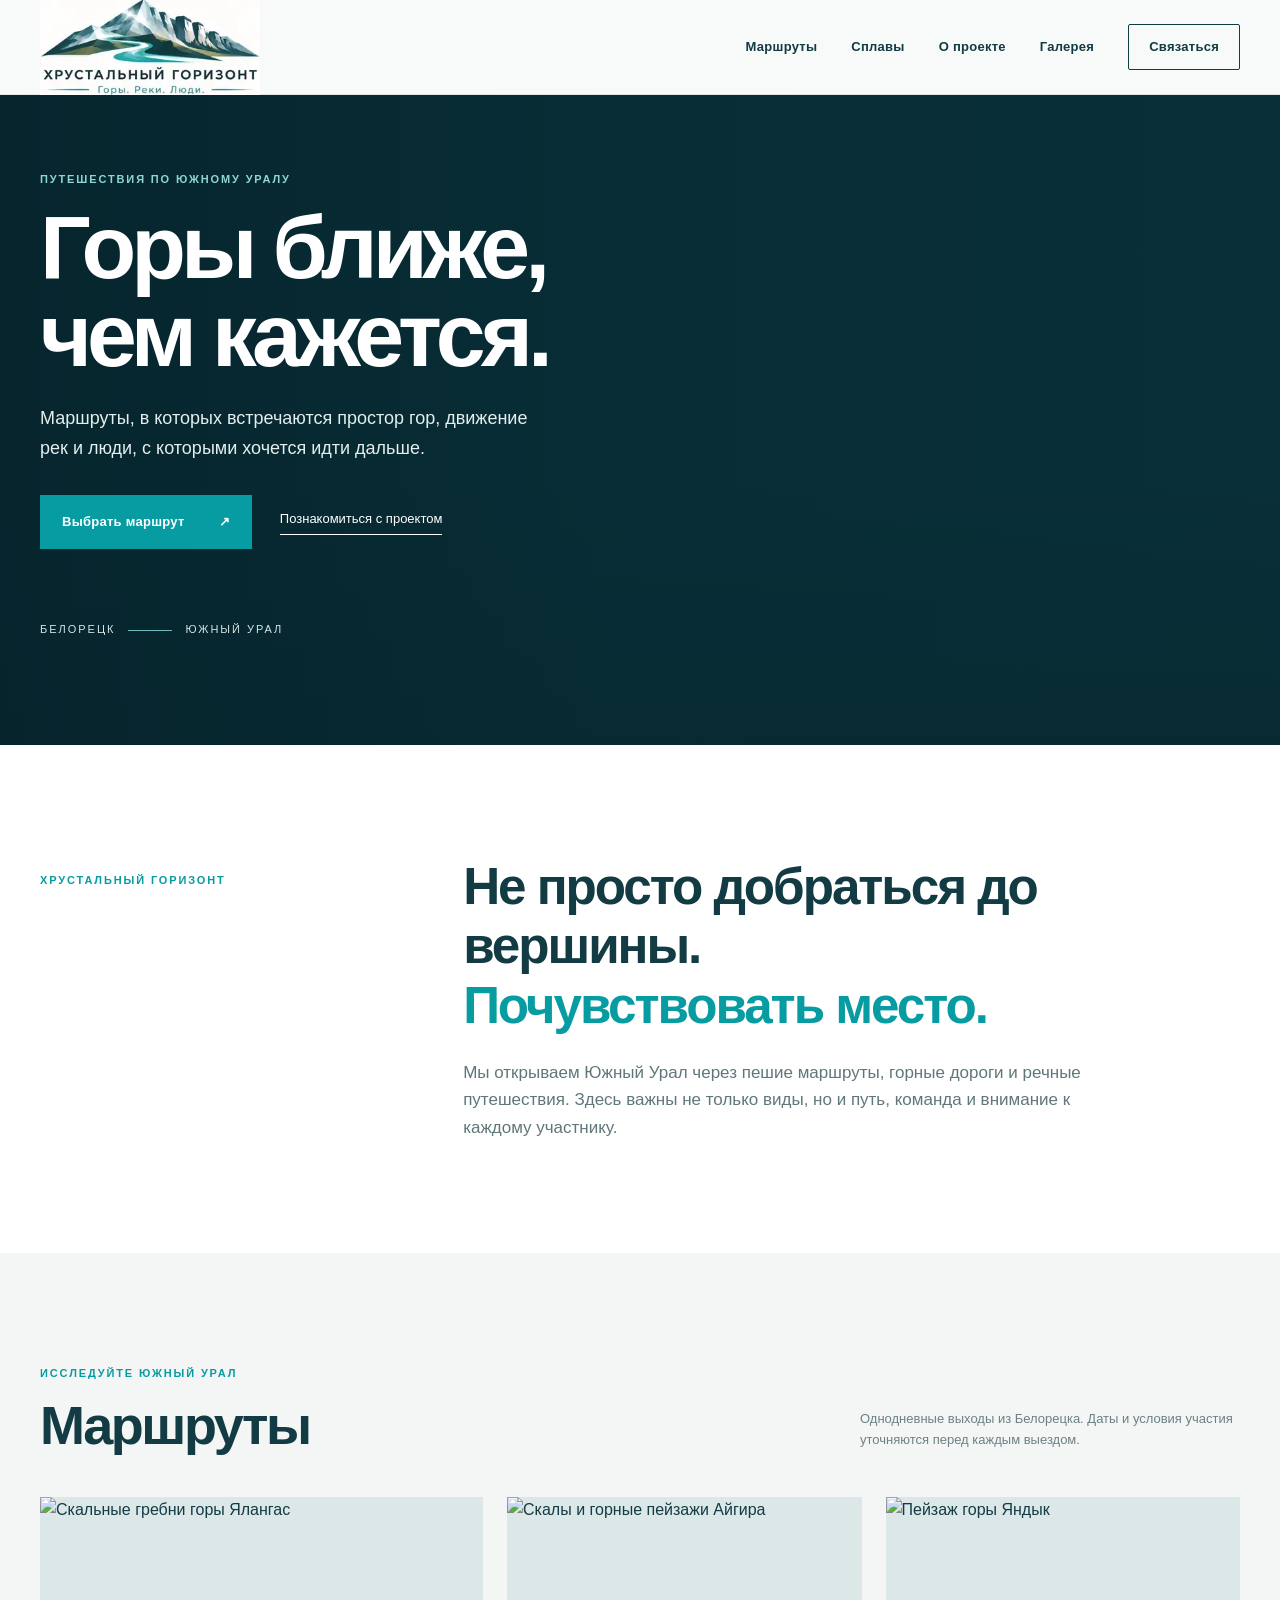
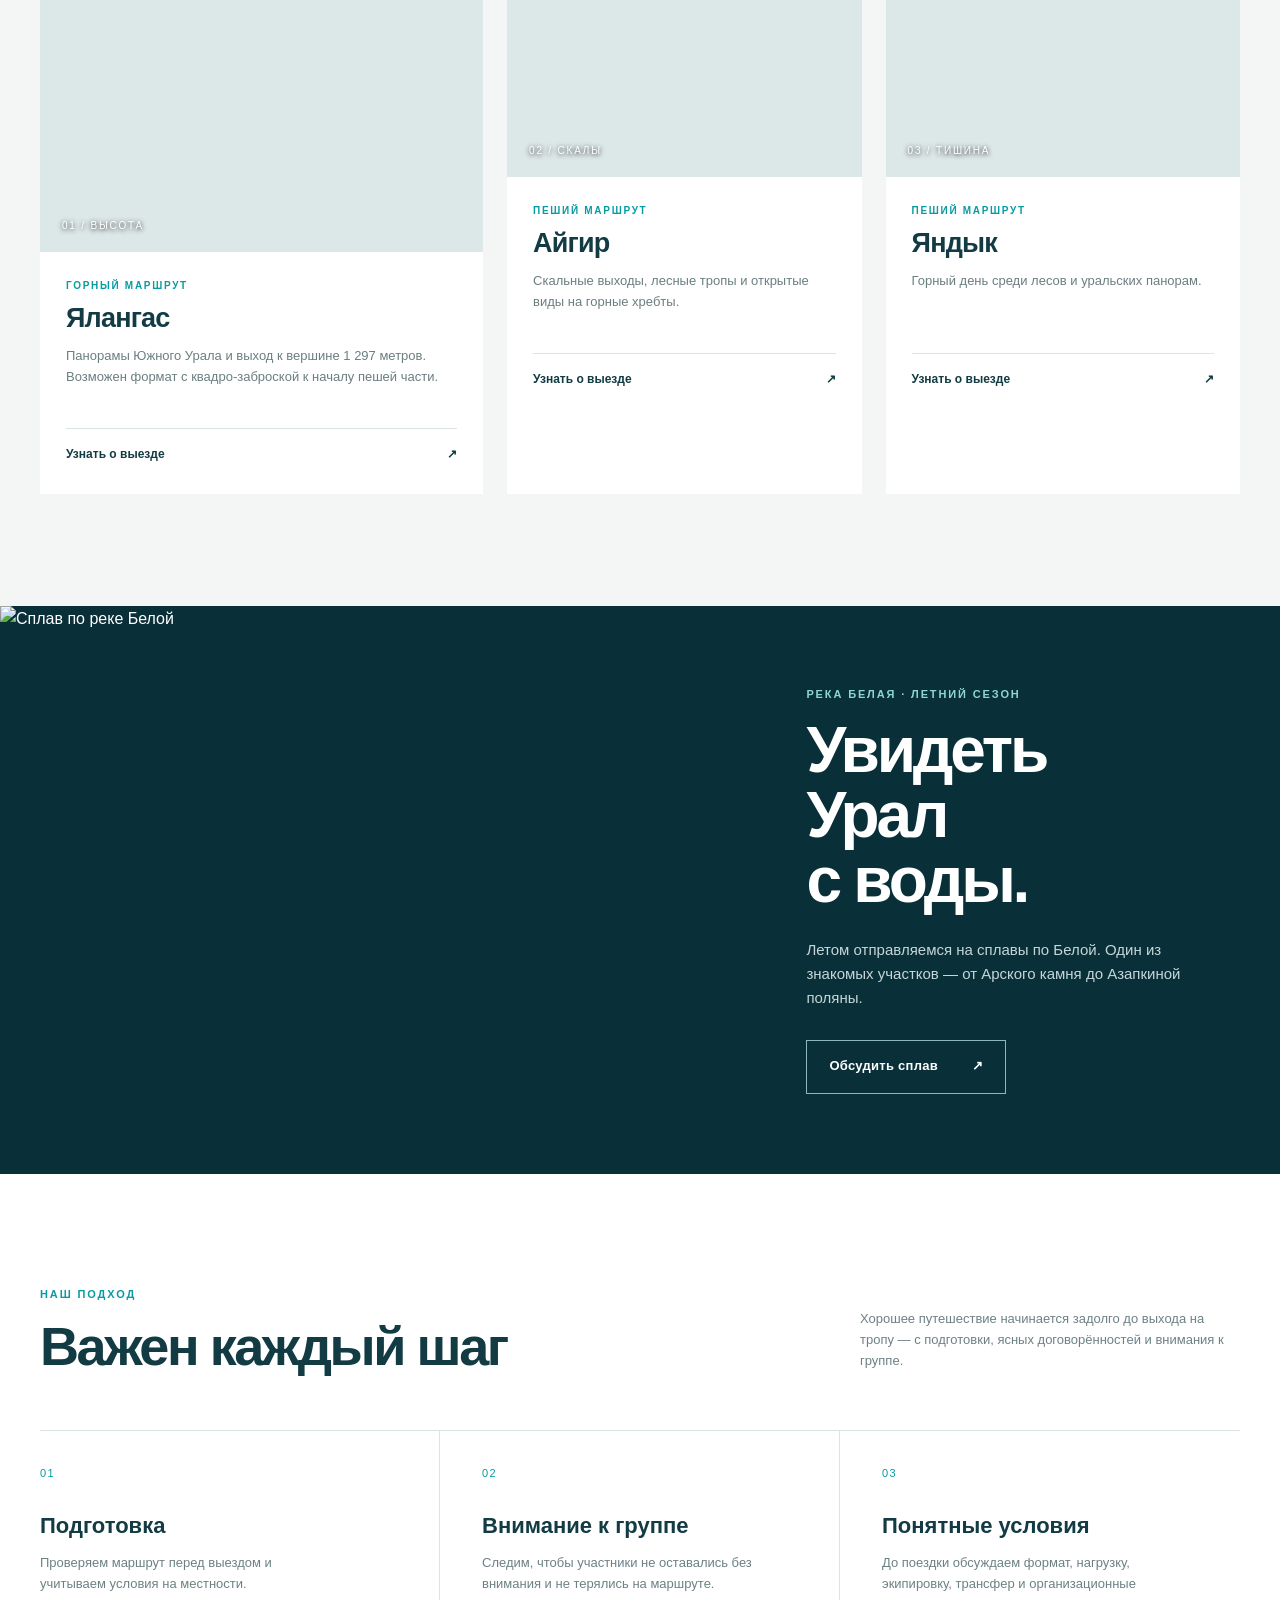
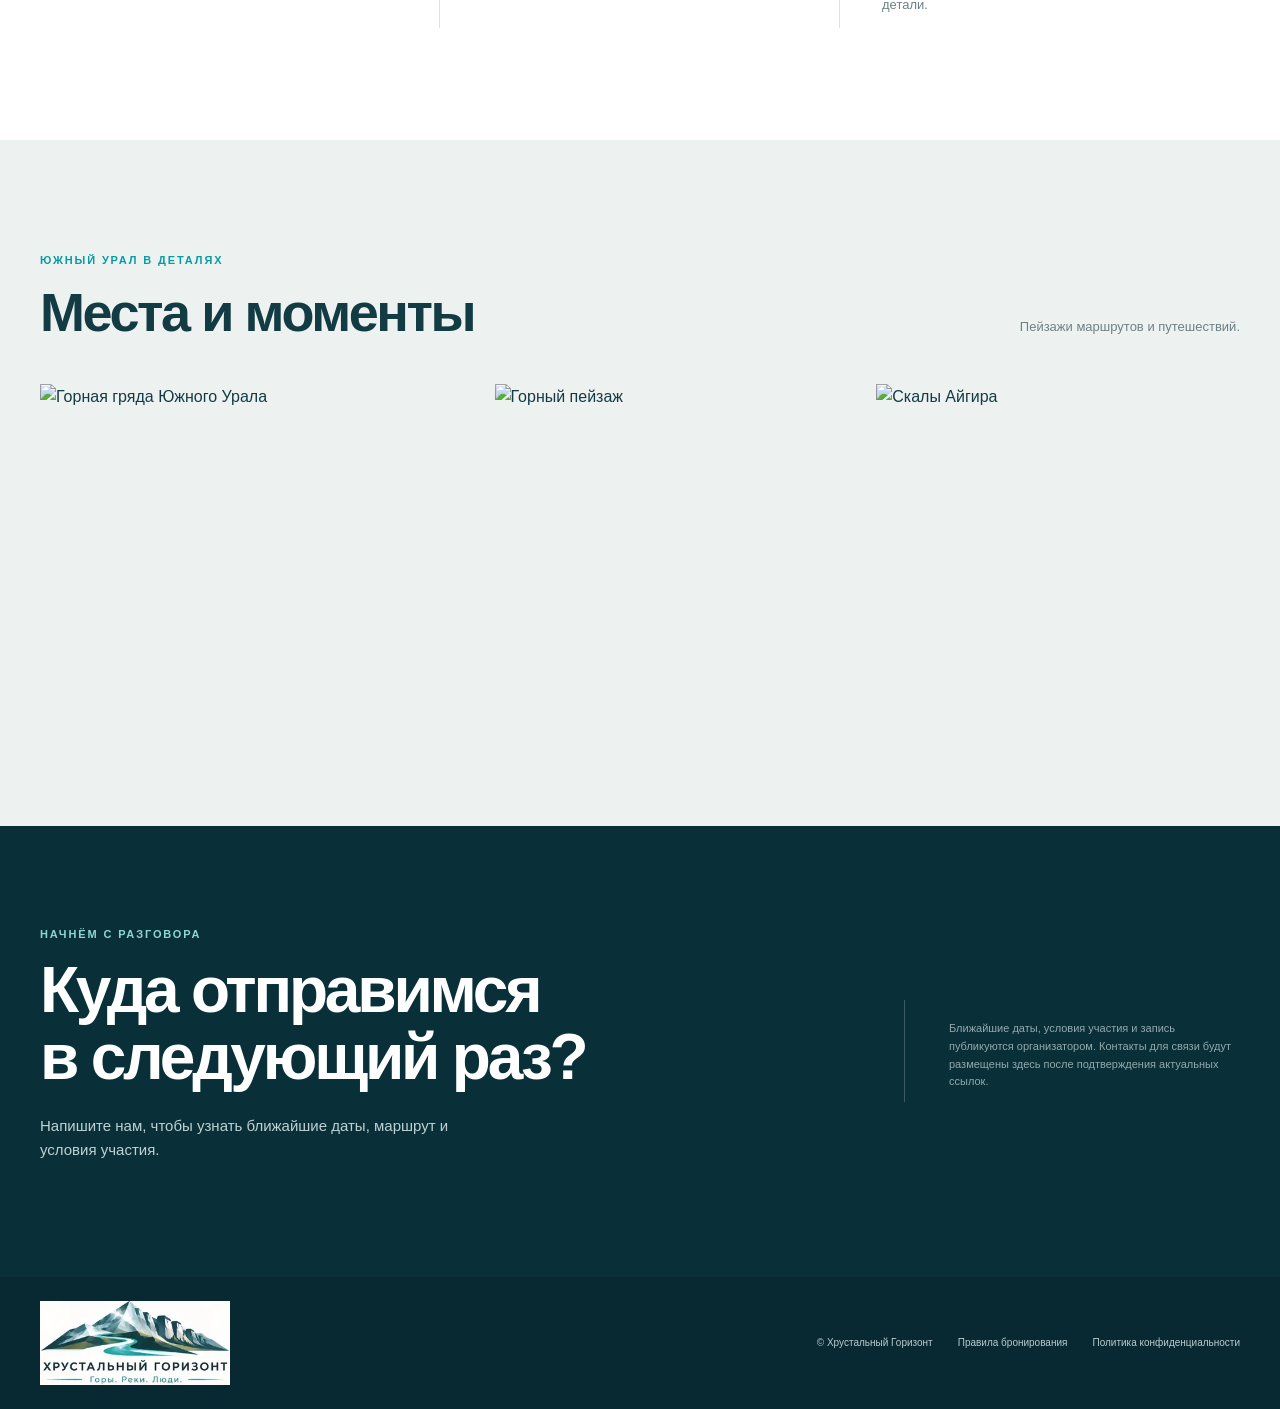
==== commit 165ec003: "Use the supplied logo image, not a redraw" ====
--- a/index.html
+++ b/index.html
@@ -3,9 +3,9 @@
 <title>Хрустальный Горизонт — путешествия по Южному Уралу</title>
 <meta name="description" content="Однодневные походы на Айгир, Яндык и Ялангас, путешествия и сплавы по реке Белой. Южный Урал — рядом.">
 <meta name="theme-color" content="#123b43"><meta property="og:type" content="website"><meta property="og:title" content="Хрустальный Горизонт — Горы. Реки. Люди."><meta property="og:description" content="Путешествия по Южному Уралу из Белорецка."><meta property="og:image" content="assets/img/hero-ridge-light.jpg">
-<link rel="icon" href="assets/logo-approved.jpg" type="image/jpeg"><link rel="preload" as="image" href="assets/img/hero-ridge-light.jpg"><link rel="stylesheet" href="styles.css"></head>
+<link rel="icon" href="assets/logo-approved.webp" type="image/jpeg"><link rel="preload" as="image" href="assets/img/hero-ridge-light.jpg"><link rel="stylesheet" href="styles.css"></head>
 <body><a class="skip" href="#main">К содержанию</a>
-<header class="header"><div class="wrap header-inner"><a class="brand" href="#top" aria-label="Хрустальный Горизонт — главная"><img src="assets/logo-approved.jpg" alt="Хрустальный Горизонт — Горы. Реки. Люди."></a><button class="menu" aria-expanded="false" aria-controls="nav">Меню <span>☰</span></button><nav id="nav"><a href="#routes">Маршруты</a><a href="#river">Сплавы</a><a href="#about">О проекте</a><a href="#gallery">Галерея</a><a class="nav-cta" href="#contacts">Связаться</a></nav></div></header>
+<header class="header"><div class="wrap header-inner"><a class="brand" href="#top" aria-label="Хрустальный Горизонт — главная"><img src="assets/logo-approved.webp" alt="Хрустальный Горизонт — Горы. Реки. Люди."></a><button class="menu" aria-expanded="false" aria-controls="nav">Меню <span>☰</span></button><nav id="nav"><a href="#routes">Маршруты</a><a href="#river">Сплавы</a><a href="#about">О проекте</a><a href="#gallery">Галерея</a><a class="nav-cta" href="#contacts">Связаться</a></nav></div></header>
 <main id="main">
 <section class="hero" id="top"><div class="hero-photo"></div><div class="hero-overlay"></div><div class="wrap hero-inner"><p class="eyebrow light">Путешествия по Южному Уралу</p><h1>Горы ближе,<br>чем кажется.</h1><p class="hero-sub">Маршруты, в которых встречаются простор гор, движение рек и люди, с которыми хочется идти дальше.</p><div class="hero-actions"><a class="btn btn-primary" href="#routes">Выбрать маршрут <span>↗</span></a><a class="text-link light-link" href="#about">Познакомиться с проектом</a></div><div class="hero-signature"><span>Белорецк</span><i></i><span>Южный Урал</span></div></div></section>
 <section class="intro section"><div class="wrap intro-grid"><p class="eyebrow">Хрустальный Горизонт</p><div><h2>Не просто добраться до вершины.<br><em>Почувствовать место.</em></h2><p class="intro-copy">Мы открываем Южный Урал через пешие маршруты, горные дороги и речные путешествия. Здесь важны не только виды, но и путь, команда и внимание к каждому участнику.</p></div></div></section>
@@ -18,4 +18,4 @@
 <section class="section values" id="about"><div class="wrap"><div class="section-head"><div><p class="eyebrow">Наш подход</p><h2>Важен каждый шаг</h2></div><p class="section-note">Хорошее путешествие начинается задолго до выхода на тропу — с подготовки, ясных договорённостей и внимания к группе.</p></div><div class="value-grid"><article><span>01</span><h3>Подготовка</h3><p>Проверяем маршрут перед выездом и учитываем условия на местности.</p></article><article><span>02</span><h3>Внимание к группе</h3><p>Следим, чтобы участники не оставались без внимания и не терялись на маршруте.</p></article><article><span>03</span><h3>Понятные условия</h3><p>До поездки обсуждаем формат, нагрузку, экипировку, трансфер и организационные детали.</p></article></div></div></section>
 <section class="section gallery" id="gallery"><div class="wrap"><div class="section-head"><div><p class="eyebrow">Южный Урал в деталях</p><h2>Места и моменты</h2></div><p class="section-note">Пейзажи маршрутов и путешествий.</p></div><div class="gallery-grid"><img src="assets/img/hero-ridge-light.jpg" alt="Горная гряда Южного Урала" loading="lazy"><img src="assets/img/malinovaya.jpg" alt="Горный пейзаж" loading="lazy"><img src="assets/img/aigir-real.jpg" alt="Скалы Айгира" loading="lazy"></div></div></section>
 <section class="contact-section" id="contacts"><div class="wrap contact-inner"><div><p class="eyebrow light">Начнём с разговора</p><h2>Куда отправимся<br>в следующий раз?</h2><p>Напишите нам, чтобы узнать ближайшие даты, маршрут и условия участия.</p></div><div class="contact-links"><p class="contact-note">Ближайшие даты, условия участия и запись публикуются организатором. Контакты для связи будут размещены здесь после подтверждения актуальных ссылок.</p></div></div></section>
-</main><footer><div class="wrap footer-inner"><img src="assets/logo-approved.jpg" alt="Хрустальный Горизонт"><div><span>© Хрустальный Горизонт</span><a href="pages/offer.html">Правила бронирования</a><a href="pages/privacy.html">Политика конфиденциальности</a></div></div></footer><script src="script.js"></script></body></html>+</main><footer><div class="wrap footer-inner"><img src="assets/logo-approved.webp" alt="Хрустальный Горизонт"><div><span>© Хрустальный Горизонт</span><a href="pages/offer.html">Правила бронирования</a><a href="pages/privacy.html">Политика конфиденциальности</a></div></div></footer><script src="script.js"></script></body></html>
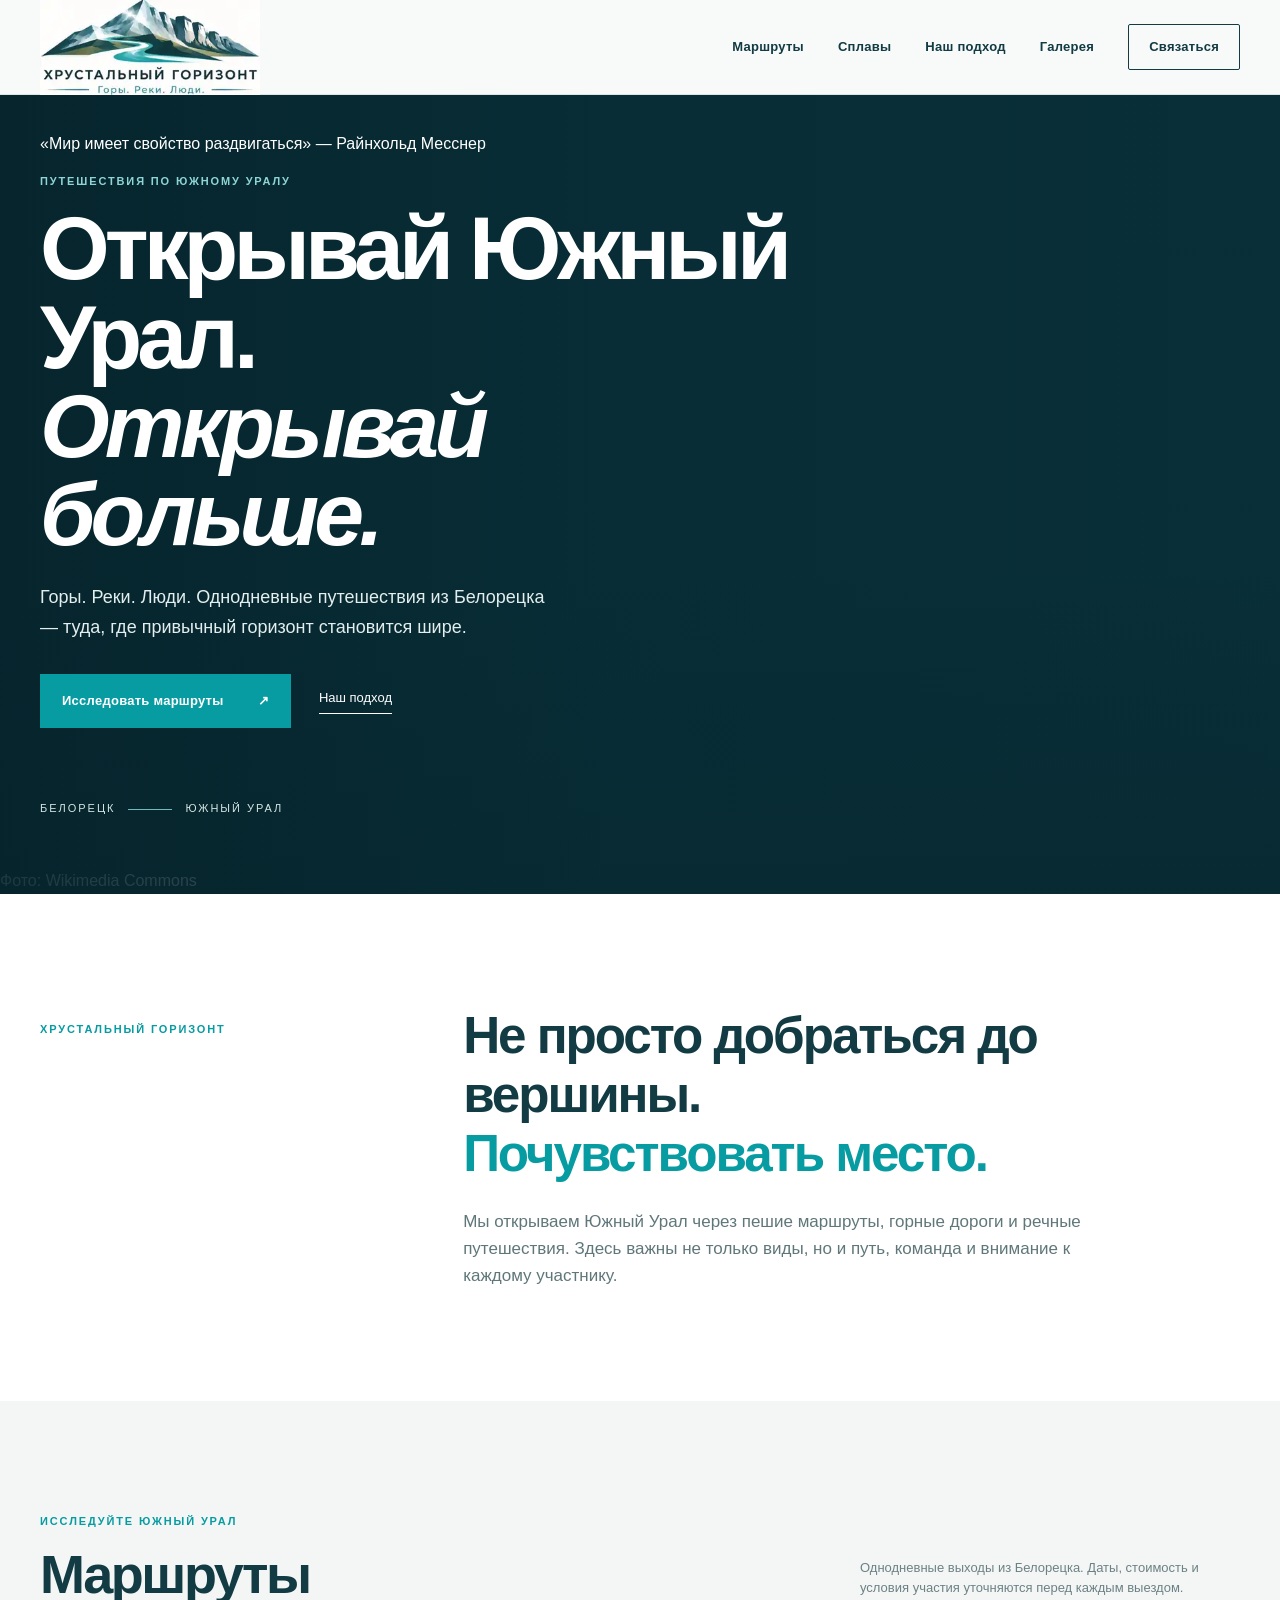
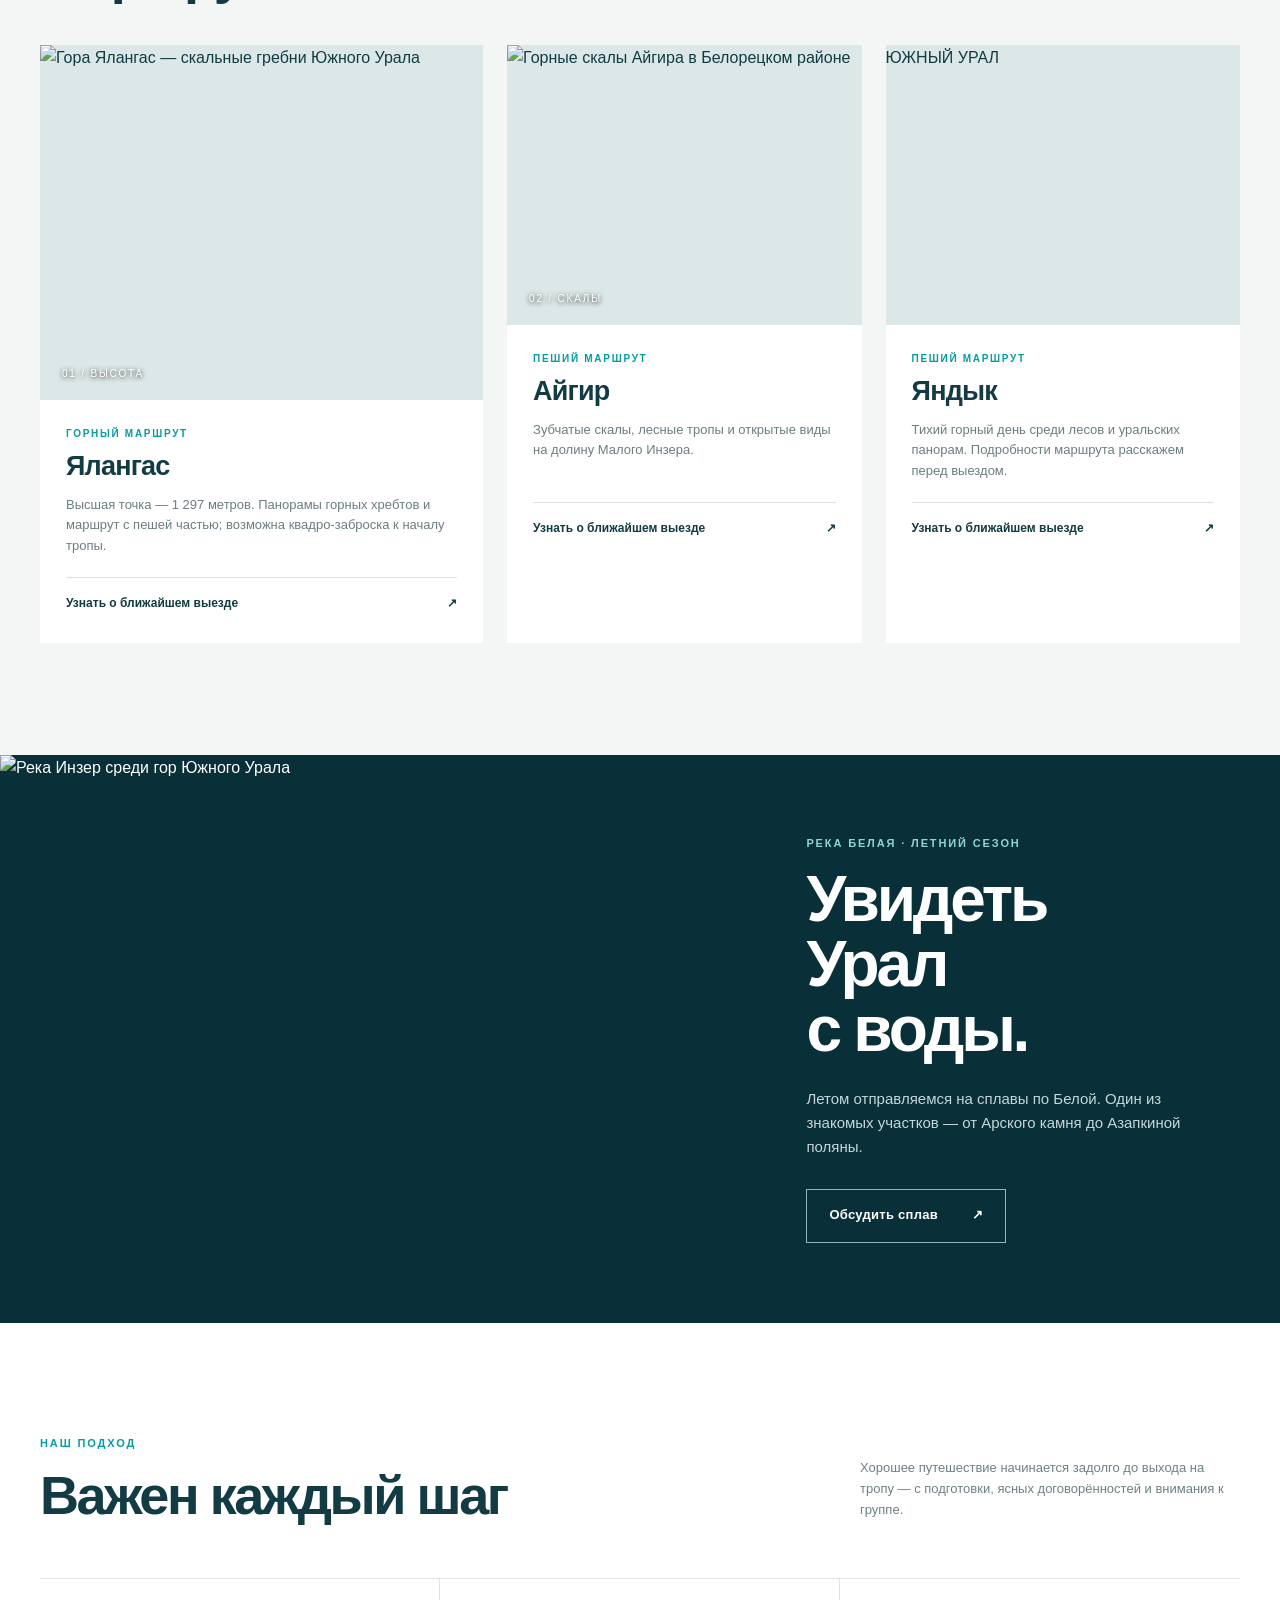
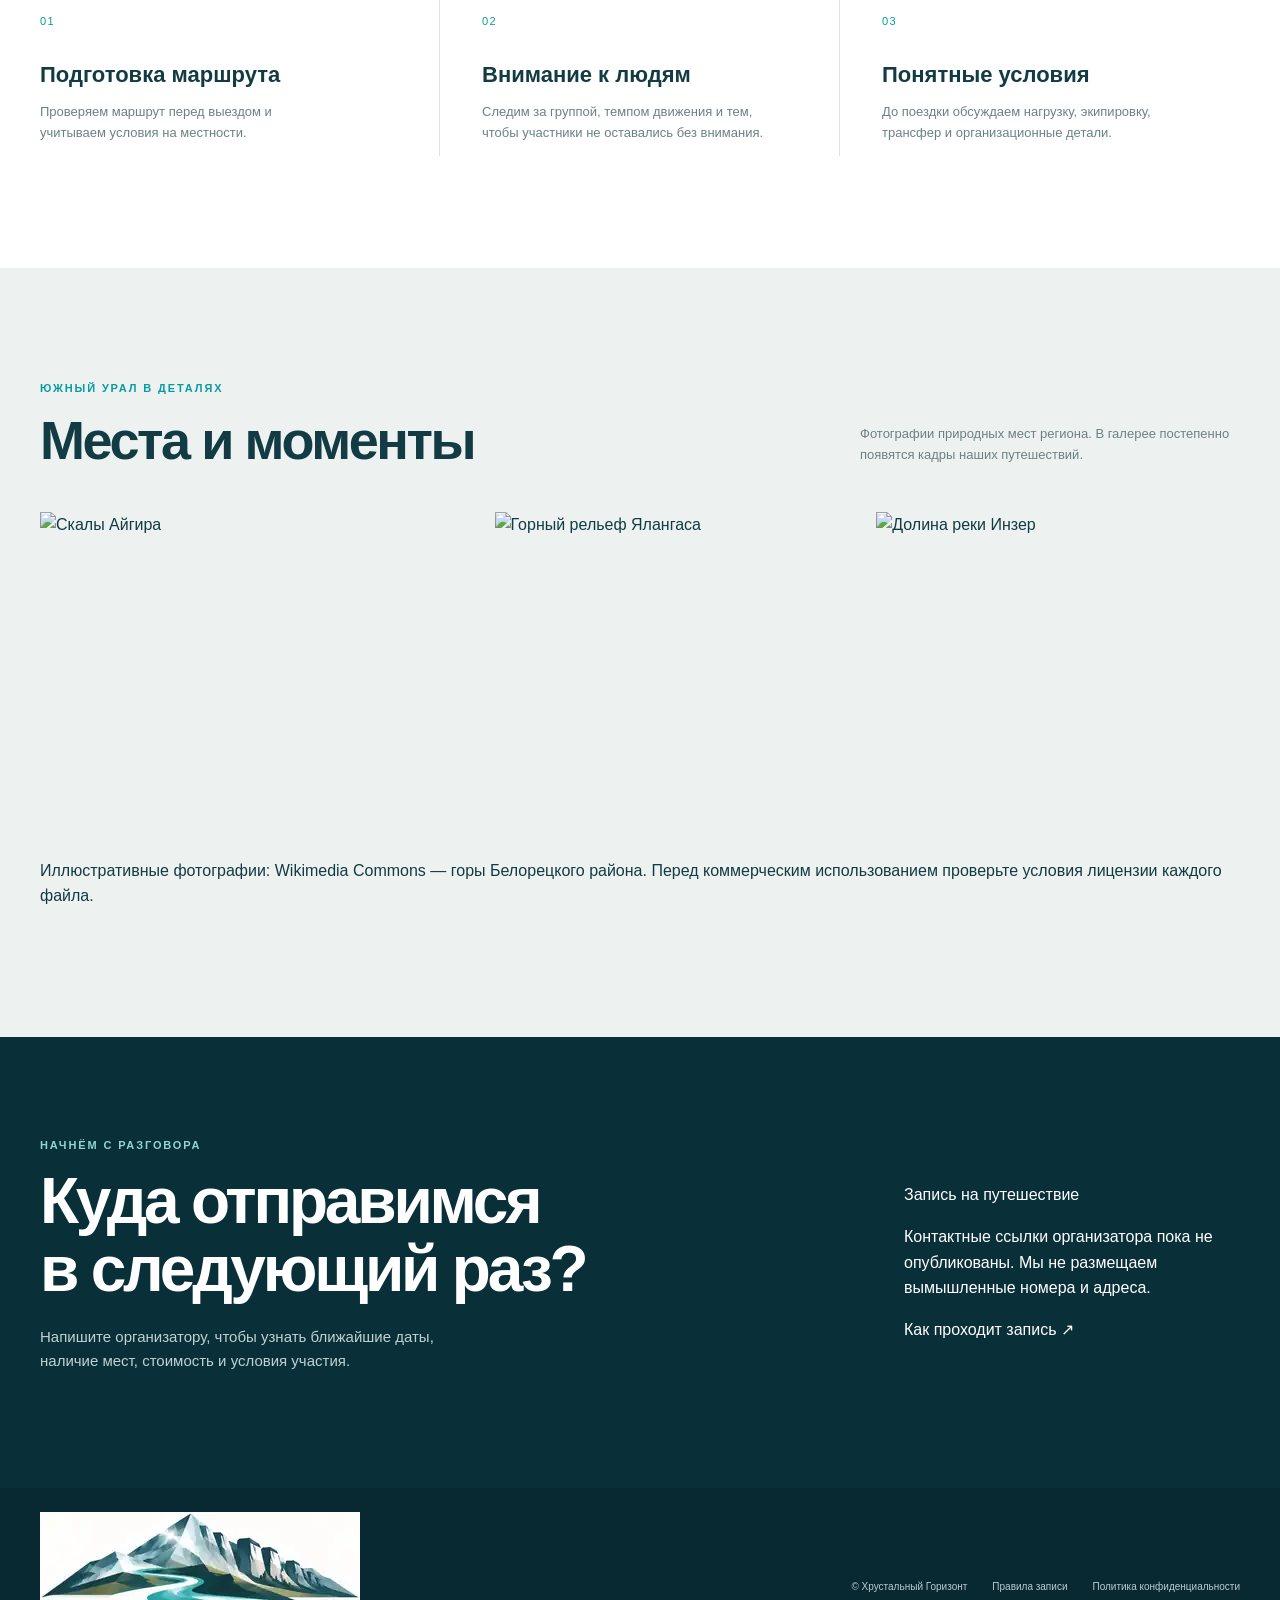
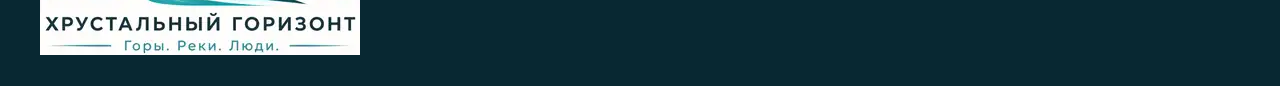
==== commit 09d3c68c: "Improve site design, accessibility and conversion" ====
--- a/index.html
+++ b/index.html
@@ -1,21 +1,71 @@
 <!doctype html>
-<html lang="ru"><head><meta charset="utf-8"><meta name="viewport" content="width=device-width,initial-scale=1">
-<title>Хрустальный Горизонт — путешествия по Южному Уралу</title>
-<meta name="description" content="Однодневные походы на Айгир, Яндык и Ялангас, путешествия и сплавы по реке Белой. Южный Урал — рядом.">
-<meta name="theme-color" content="#123b43"><meta property="og:type" content="website"><meta property="og:title" content="Хрустальный Горизонт — Горы. Реки. Люди."><meta property="og:description" content="Путешествия по Южному Уралу из Белорецка."><meta property="og:image" content="assets/img/hero-ridge-light.jpg">
-<link rel="icon" href="assets/logo-approved.webp" type="image/jpeg"><link rel="preload" as="image" href="assets/img/hero-ridge-light.jpg"><link rel="stylesheet" href="styles.css"></head>
-<body><a class="skip" href="#main">К содержанию</a>
-<header class="header"><div class="wrap header-inner"><a class="brand" href="#top" aria-label="Хрустальный Горизонт — главная"><img src="assets/logo-approved.webp" alt="Хрустальный Горизонт — Горы. Реки. Люди."></a><button class="menu" aria-expanded="false" aria-controls="nav">Меню <span>☰</span></button><nav id="nav"><a href="#routes">Маршруты</a><a href="#river">Сплавы</a><a href="#about">О проекте</a><a href="#gallery">Галерея</a><a class="nav-cta" href="#contacts">Связаться</a></nav></div></header>
+<html lang="ru">
+<head>
+  <meta charset="utf-8">
+  <meta name="viewport" content="width=device-width, initial-scale=1">
+  <title>Хрустальный Горизонт — путешествия по Южному Уралу</title>
+  <meta name="description" content="Однодневные походы из Белорецка: Ялангас, Айгир, Яндык. Летние сплавы по реке Белой. Открывай Южный Урал. Открывай больше.">
+  <meta name="theme-color" content="#102f36">
+  <meta name="robots" content="index,follow">
+  <link rel="canonical" href="https://dtm752.github.io/test5/">
+  <meta property="og:type" content="website">
+  <meta property="og:locale" content="ru_RU">
+  <meta property="og:title" content="Хрустальный Горизонт — Горы. Реки. Люди.">
+  <meta property="og:description" content="Путешествия по Южному Уралу из Белорецка. Открывай Южный Урал. Открывай больше.">
+  <meta property="og:image" content="https://dtm752.github.io/test5/assets/logo-approved.webp">
+  <link rel="icon" href="assets/favicon.svg" type="image/svg+xml">
+  <link rel="preload" as="image" href="https://commons.wikimedia.org/wiki/Special:FilePath/Гора_Ялангас_-_panoramio.jpg">
+  <link rel="stylesheet" href="styles.css">
+  <script type="application/ld+json">
+  {"@context":"https://schema.org","@type":"TouristInformationCenter","name":"Хрустальный Горизонт","description":"Однодневные путешествия по Южному Уралу из Белорецка: Ялангас, Айгир, Яндык и летние сплавы по реке Белой.","areaServed":{"@type":"Place","name":"Белорецк и Южный Урал"},"url":"https://dtm752.github.io/test5/"}
+  </script>
+</head>
+<body>
+<a class="skip" href="#main">Перейти к содержанию</a>
+<header class="header">
+  <div class="wrap header-inner">
+    <a class="brand" href="#top" aria-label="Хрустальный Горизонт — главная"><img src="assets/logo-approved.webp" alt="Хрустальный Горизонт. Горы. Реки. Люди."></a>
+    <button class="menu" type="button" aria-expanded="false" aria-controls="nav"><span>Меню</span><span aria-hidden="true">☰</span></button>
+    <nav id="nav" aria-label="Основная навигация">
+      <a href="#routes">Маршруты</a><a href="#river">Сплавы</a><a href="#about">Наш подход</a><a href="#gallery">Галерея</a><a class="nav-cta" href="#contacts">Связаться</a>
+    </nav>
+  </div>
+</header>
 <main id="main">
-<section class="hero" id="top"><div class="hero-photo"></div><div class="hero-overlay"></div><div class="wrap hero-inner"><p class="eyebrow light">Путешествия по Южному Уралу</p><h1>Горы ближе,<br>чем кажется.</h1><p class="hero-sub">Маршруты, в которых встречаются простор гор, движение рек и люди, с которыми хочется идти дальше.</p><div class="hero-actions"><a class="btn btn-primary" href="#routes">Выбрать маршрут <span>↗</span></a><a class="text-link light-link" href="#about">Познакомиться с проектом</a></div><div class="hero-signature"><span>Белорецк</span><i></i><span>Южный Урал</span></div></div></section>
+<section class="hero" id="top">
+  <div class="hero-photo" role="img" aria-label="Горный хребет Ялангас в Южном Урале"></div><div class="hero-overlay"></div>
+  <div class="wrap hero-inner">
+    <p class="quote">«Мир имеет свойство раздвигаться» <span>— Райнхольд Месснер</span></p>
+    <p class="eyebrow light">Путешествия по Южному Уралу</p>
+    <h1>Открывай Южный Урал.<br><em>Открывай больше.</em></h1>
+    <p class="hero-sub">Горы. Реки. Люди. Однодневные путешествия из Белорецка — туда, где привычный горизонт становится шире.</p>
+    <div class="hero-actions"><a class="btn btn-primary" href="#routes">Исследовать маршруты <span aria-hidden="true">↗</span></a><a class="text-link light-link" href="#about">Наш подход</a></div>
+    <div class="hero-signature"><span>Белорецк</span><i></i><span>Южный Урал</span></div>
+  </div>
+  <a class="photo-credit" href="https://commons.wikimedia.org/wiki/Category:Mountains_of_Beloretsky_District" target="_blank" rel="noopener">Фото: Wikimedia Commons</a>
+</section>
 <section class="intro section"><div class="wrap intro-grid"><p class="eyebrow">Хрустальный Горизонт</p><div><h2>Не просто добраться до вершины.<br><em>Почувствовать место.</em></h2><p class="intro-copy">Мы открываем Южный Урал через пешие маршруты, горные дороги и речные путешествия. Здесь важны не только виды, но и путь, команда и внимание к каждому участнику.</p></div></div></section>
-<section class="section routes" id="routes"><div class="wrap"><div class="section-head"><div><p class="eyebrow">Исследуйте Южный Урал</p><h2>Маршруты</h2></div><p class="section-note">Однодневные выходы из Белорецка. Даты и условия участия уточняются перед каждым выездом.</p></div><div class="route-grid">
-<article class="route-card route-large"><a class="route-image" href="#contacts"><img src="assets/img/yalangas-ridge.jpg" alt="Скальные гребни горы Ялангас" loading="lazy"><span class="image-index">01 / ВЫСОТА</span></a><div class="route-info"><p class="eyebrow">Горный маршрут</p><h3>Ялангас</h3><p>Панорамы Южного Урала и выход к вершине 1 297 метров. Возможен формат с квадро-заброской к началу пешей части.</p><a class="arrow-link" href="#contacts">Узнать о выезде <span>↗</span></a></div></article>
-<article class="route-card"><a class="route-image" href="#contacts"><img src="assets/img/aigir-real.jpg" alt="Скалы и горные пейзажи Айгира" loading="lazy"><span class="image-index">02 / СКАЛЫ</span></a><div class="route-info"><p class="eyebrow">Пеший маршрут</p><h3>Айгир</h3><p>Скальные выходы, лесные тропы и открытые виды на горные хребты.</p><a class="arrow-link" href="#contacts">Узнать о выезде <span>↗</span></a></div></article>
-<article class="route-card"><a class="route-image" href="#contacts"><img src="assets/img/yandyk.jpg" alt="Пейзаж горы Яндык" loading="lazy"><span class="image-index">03 / ТИШИНА</span></a><div class="route-info"><p class="eyebrow">Пеший маршрут</p><h3>Яндык</h3><p>Горный день среди лесов и уральских панорам.</p><a class="arrow-link" href="#contacts">Узнать о выезде <span>↗</span></a></div></article>
+<section class="section routes" id="routes"><div class="wrap">
+  <div class="section-head"><div><p class="eyebrow">Исследуйте Южный Урал</p><h2>Маршруты</h2></div><p class="section-note">Однодневные выходы из Белорецка. Даты, стоимость и условия участия уточняются перед каждым выездом.</p></div>
+  <div class="route-grid">
+    <article class="route-card route-large"><a class="route-image" href="https://visit-bashkortostan.ru/hrebet-yalangas-2/" target="_blank" rel="noopener"><img src="https://commons.wikimedia.org/wiki/Special:FilePath/Гора_Ялангас_-_panoramio.jpg" alt="Гора Ялангас — скальные гребни Южного Урала" loading="lazy"><span class="image-index">01 / ВЫСОТА</span></a><div class="route-info"><p class="eyebrow">Горный маршрут</p><h3>Ялангас</h3><p>Высшая точка — 1 297 метров. Панорамы горных хребтов и маршрут с пешей частью; возможна квадро-заброска к началу тропы.</p><a class="arrow-link" href="#contacts">Узнать о ближайшем выезде <span>↗</span></a></div></article>
+    <article class="route-card"><a class="route-image" href="https://visit-bashkortostan.ru/aygirskie-skaly/" target="_blank" rel="noopener"><img src="https://commons.wikimedia.org/wiki/Special:FilePath/Айгир_гора_в_Башкирии.jpg" alt="Горные скалы Айгира в Белорецком районе" loading="lazy"><span class="image-index">02 / СКАЛЫ</span></a><div class="route-info"><p class="eyebrow">Пеший маршрут</p><h3>Айгир</h3><p>Зубчатые скалы, лесные тропы и открытые виды на долину Малого Инзера.</p><a class="arrow-link" href="#contacts">Узнать о ближайшем выезде <span>↗</span></a></div></article>
+    <article class="route-card"><div class="route-image route-placeholder"><span>ЮЖНЫЙ УРАЛ</span></div><div class="route-info"><p class="eyebrow">Пеший маршрут</p><h3>Яндык</h3><p>Тихий горный день среди лесов и уральских панорам. Подробности маршрута расскажем перед выездом.</p><a class="arrow-link" href="#contacts">Узнать о ближайшем выезде <span>↗</span></a></div></article>
+  </div>
+</div></section>
+<section class="river-section" id="river"><div class="river-image"><img src="https://commons.wikimedia.org/wiki/Special:FilePath/Aygir_on_Inzer_river1.jpg" alt="Река Инзер среди гор Южного Урала" loading="lazy"></div><div class="river-copy"><p class="eyebrow light">Река Белая · летний сезон</p><h2>Увидеть Урал<br>с воды.</h2><p>Летом отправляемся на сплавы по Белой. Один из знакомых участков — от Арского камня до Азапкиной поляны.</p><a class="btn btn-outline" href="#contacts">Обсудить сплав <span aria-hidden="true">↗</span></a></div></section>
+<section class="section values" id="about"><div class="wrap"><div class="section-head"><div><p class="eyebrow">Наш подход</p><h2>Важен каждый шаг</h2></div><p class="section-note">Хорошее путешествие начинается задолго до выхода на тропу — с подготовки, ясных договорённостей и внимания к группе.</p></div><div class="value-grid">
+  <article><span>01</span><h3>Подготовка маршрута</h3><p>Проверяем маршрут перед выездом и учитываем условия на местности.</p></article>
+  <article><span>02</span><h3>Внимание к людям</h3><p>Следим за группой, темпом движения и тем, чтобы участники не оставались без внимания.</p></article>
+  <article><span>03</span><h3>Понятные условия</h3><p>До поездки обсуждаем нагрузку, экипировку, трансфер и организационные детали.</p></article>
 </div></div></section>
-<section class="river-section" id="river"><div class="river-image"><img src="assets/img/rafting.jpg" alt="Сплав по реке Белой" loading="lazy"></div><div class="river-copy"><p class="eyebrow light">Река Белая · летний сезон</p><h2>Увидеть Урал<br>с воды.</h2><p>Летом отправляемся на сплавы по Белой. Один из знакомых участков — от Арского камня до Азапкиной поляны.</p><a class="btn btn-outline" href="#contacts">Обсудить сплав <span>↗</span></a></div></section>
-<section class="section values" id="about"><div class="wrap"><div class="section-head"><div><p class="eyebrow">Наш подход</p><h2>Важен каждый шаг</h2></div><p class="section-note">Хорошее путешествие начинается задолго до выхода на тропу — с подготовки, ясных договорённостей и внимания к группе.</p></div><div class="value-grid"><article><span>01</span><h3>Подготовка</h3><p>Проверяем маршрут перед выездом и учитываем условия на местности.</p></article><article><span>02</span><h3>Внимание к группе</h3><p>Следим, чтобы участники не оставались без внимания и не терялись на маршруте.</p></article><article><span>03</span><h3>Понятные условия</h3><p>До поездки обсуждаем формат, нагрузку, экипировку, трансфер и организационные детали.</p></article></div></div></section>
-<section class="section gallery" id="gallery"><div class="wrap"><div class="section-head"><div><p class="eyebrow">Южный Урал в деталях</p><h2>Места и моменты</h2></div><p class="section-note">Пейзажи маршрутов и путешествий.</p></div><div class="gallery-grid"><img src="assets/img/hero-ridge-light.jpg" alt="Горная гряда Южного Урала" loading="lazy"><img src="assets/img/malinovaya.jpg" alt="Горный пейзаж" loading="lazy"><img src="assets/img/aigir-real.jpg" alt="Скалы Айгира" loading="lazy"></div></div></section>
-<section class="contact-section" id="contacts"><div class="wrap contact-inner"><div><p class="eyebrow light">Начнём с разговора</p><h2>Куда отправимся<br>в следующий раз?</h2><p>Напишите нам, чтобы узнать ближайшие даты, маршрут и условия участия.</p></div><div class="contact-links"><p class="contact-note">Ближайшие даты, условия участия и запись публикуются организатором. Контакты для связи будут размещены здесь после подтверждения актуальных ссылок.</p></div></div></section>
-</main><footer><div class="wrap footer-inner"><img src="assets/logo-approved.webp" alt="Хрустальный Горизонт"><div><span>© Хрустальный Горизонт</span><a href="pages/offer.html">Правила бронирования</a><a href="pages/privacy.html">Политика конфиденциальности</a></div></div></footer><script src="script.js"></script></body></html>+<section class="section gallery" id="gallery"><div class="wrap"><div class="section-head"><div><p class="eyebrow">Южный Урал в деталях</p><h2>Места и моменты</h2></div><p class="section-note">Фотографии природных мест региона. В галерее постепенно появятся кадры наших путешествий.</p></div><div class="gallery-grid">
+  <img src="https://commons.wikimedia.org/wiki/Special:FilePath/Айгир_гора_в_Башкирии.jpg" alt="Скалы Айгира" loading="lazy">
+  <img src="https://commons.wikimedia.org/wiki/Special:FilePath/Гора_Ялангас_-_panoramio.jpg" alt="Горный рельеф Ялангаса" loading="lazy">
+  <img src="https://commons.wikimedia.org/wiki/Special:FilePath/Aygir_on_Inzer_river3.jpg" alt="Долина реки Инзер" loading="lazy">
+</div><p class="gallery-credit">Иллюстративные фотографии: <a href="https://commons.wikimedia.org/wiki/Category:Mountains_of_Beloretsky_District" target="_blank" rel="noopener">Wikimedia Commons — горы Белорецкого района</a>. Перед коммерческим использованием проверьте условия лицензии каждого файла.</p></div></section>
+<section class="contact-section" id="contacts"><div class="wrap contact-inner"><div><p class="eyebrow light">Начнём с разговора</p><h2>Куда отправимся<br>в следующий раз?</h2><p>Напишите организатору, чтобы узнать ближайшие даты, наличие мест, стоимость и условия участия.</p></div><div class="contact-panel"><span class="contact-label">Запись на путешествие</span><p>Контактные ссылки организатора пока не опубликованы. Мы не размещаем вымышленные номера и адреса.</p><a class="contact-doc" href="pages/booking.html">Как проходит запись <span>↗</span></a></div></div></section>
+</main>
+<footer><div class="wrap footer-inner"><a class="footer-brand" href="#top"><img src="assets/logo-approved.webp" alt="Хрустальный Горизонт"></a><div class="footer-links"><span>© Хрустальный Горизонт</span><a href="pages/booking.html">Правила записи</a><a href="pages/privacy.html">Политика конфиденциальности</a></div></div></footer>
+<script src="script.js" defer></script>
+</body></html>
--- a/styles.css
+++ b/styles.css
@@ -1,5 +1,5 @@
 @font-face{font-family:Inter;src:url('assets/fonts/inter-cyrillic-400.woff2') format('woff2');font-weight:400;font-display:swap}@font-face{font-family:Inter;src:url('assets/fonts/inter-cyrillic-600.woff2') format('woff2');font-weight:600;font-display:swap}
 :root{--ink:#123b43;--deep:#092f39;--teal:#079ba2;--ice:#dcebed;--paper:#f6f7f5;--white:#fff;--muted:#6d8184;--line:#dbe4e3;--sand:#d7c9a6}*{box-sizing:border-box}html{scroll-behavior:smooth;scroll-padding-top:90px}body{margin:0;background:var(--paper);color:var(--ink);font-family:Inter,Arial,sans-serif;font-size:16px;line-height:1.6}a{color:inherit;text-decoration:none}.wrap{width:min(1200px,calc(100% - 64px));margin:auto}.skip{position:absolute;left:-9999px}.skip:focus{left:16px;top:16px;background:#fff;padding:12px;z-index:99}.header{position:sticky;top:0;z-index:20;background:#f8faf9ed;backdrop-filter:blur(16px);border-bottom:1px solid #dce5e4}.header-inner{height:94px;display:flex;align-items:center;justify-content:space-between;gap:32px}.brand{display:block;width:220px;height:96px;flex-shrink:0;overflow:hidden}.brand img{display:block;width:100%;height:100%;object-fit:cover;object-position:center}nav{display:flex;align-items:center;gap:34px;font-size:13px;font-weight:600;letter-spacing:.02em}nav a{transition:color .2s}nav a:hover,.arrow-link:hover{color:var(--teal)}.nav-cta{padding:12px 20px;border:1px solid var(--ink);border-radius:2px}.menu{display:none}.hero{position:relative;min-height:650px;overflow:hidden;background:var(--deep);color:#fff}.hero-photo,.hero-overlay{position:absolute;inset:0}.hero-photo{background:url('assets/img/hero-ridge-light.jpg') center 46%/cover no-repeat;transform:scale(1.015)}.hero-overlay{background:linear-gradient(90deg,rgba(6,35,43,.83) 0%,rgba(7,43,51,.55) 47%,rgba(7,43,51,.08) 100%),linear-gradient(0deg,rgba(7,36,44,.48),transparent 40%)}.hero-inner{position:relative;z-index:1;min-height:650px;display:flex;flex-direction:column;justify-content:center;align-items:flex-start;padding-top:20px;padding-bottom:50px}.eyebrow{margin:0 0 14px;color:var(--teal);font-size:11px;font-weight:600;letter-spacing:.17em;text-transform:uppercase}.eyebrow.light{color:#8ed6d6}.hero h1{font-size:clamp(54px,7vw,92px);line-height:.99;letter-spacing:-.055em;font-weight:600;margin:0 0 24px;max-width:760px}.hero-sub{font-size:18px;line-height:1.65;color:#e3eeee;max-width:510px;margin:0 0 32px}.hero-actions{display:flex;align-items:center;gap:28px}.btn{display:inline-flex;align-items:center;justify-content:center;gap:34px;min-height:54px;padding:0 22px;font-size:13px;font-weight:600;letter-spacing:.02em;transition:transform .2s,background .2s}.btn:hover{transform:translateY(-2px)}.btn-primary{background:var(--teal);color:white}.btn-primary:hover{background:#087f87}.text-link{font-size:13px;border-bottom:1px solid currentColor;padding-bottom:4px}.light-link{color:#fff}.hero-signature{display:flex;align-items:center;gap:13px;margin-top:72px;color:#d4e5e5;font-size:11px;letter-spacing:.18em;text-transform:uppercase}.hero-signature i{height:1px;width:44px;background:#70b9bc}.section{padding:112px 0}.intro{background:#fff}.intro-grid{display:grid;grid-template-columns:1fr 2.2fr;gap:70px}.intro-grid .eyebrow{padding-top:15px}.intro h2{font-size:clamp(32px,4vw,52px);line-height:1.16;letter-spacing:-.04em;margin:0 0 24px;font-weight:600}.intro h2 em{font-style:normal;color:var(--teal)}.intro-copy{max-width:670px;color:#60777a;font-size:17px;margin:0}.section-head{display:flex;align-items:end;justify-content:space-between;gap:45px;margin-bottom:42px}.section-head h2{font-size:clamp(36px,4.4vw,54px);line-height:1.08;letter-spacing:-.045em;margin:0;font-weight:600}.section-note{max-width:380px;color:var(--muted);font-size:13px;margin:0 0 4px}.routes{background:#f3f6f5}.route-grid{display:grid;grid-template-columns:1.25fr 1fr 1fr;gap:24px;align-items:stretch}.route-card{background:white;min-width:0}.route-image{height:280px;display:block;position:relative;overflow:hidden;background:#dce7e7}.route-large .route-image{height:355px}.route-image img{width:100%;height:100%;object-fit:cover;display:block;transition:transform .5s}.route-card:hover .route-image img{transform:scale(1.035)}.image-index{position:absolute;left:22px;bottom:18px;color:white;font-size:10px;letter-spacing:.18em;text-shadow:0 1px 5px #000}.route-info{padding:26px 26px 30px}.route-info .eyebrow{font-size:10px;margin-bottom:8px}.route-info h3{font-size:27px;line-height:1.2;margin:0 0 12px;letter-spacing:-.03em}.route-info p:not(.eyebrow){color:#6b7e80;font-size:13px;min-height:62px;margin:0 0 20px}.arrow-link{display:flex;justify-content:space-between;border-top:1px solid var(--line);padding-top:16px;font-size:12px;font-weight:600}.river-section{display:grid;grid-template-columns:1.12fr .88fr;min-height:520px;background:var(--deep);color:white}.river-image{min-height:520px}.river-image img{width:100%;height:100%;object-fit:cover;display:block}.river-copy{padding:80px clamp(36px,7vw,110px);align-self:center}.river-copy h2{font-size:clamp(44px,5vw,68px);line-height:1.02;letter-spacing:-.05em;margin:0 0 24px}.river-copy>p:not(.eyebrow){max-width:420px;color:#c5d7d8;font-size:15px;margin:0 0 30px}.btn-outline{border:1px solid #8bb9bc;color:white}.btn-outline:hover{background:#ffffff14}.values{background:#fff}.value-grid{display:grid;grid-template-columns:repeat(3,1fr);border-top:1px solid var(--line);margin-top:54px}.value-grid article{padding:28px 42px 12px 0;border-right:1px solid var(--line)}.value-grid article+article{padding-left:42px}.value-grid article:last-child{border:0}.value-grid span{color:var(--teal);font-size:11px;letter-spacing:.12em}.value-grid h3{font-size:22px;margin:24px 0 10px}.value-grid p{font-size:13px;color:var(--muted);max-width:300px;margin:0}.gallery{background:#edf2f1}.gallery-grid{display:grid;grid-template-columns:1.2fr 1fr 1fr;gap:18px}.gallery-grid img{width:100%;height:270px;object-fit:cover;display:block}.gallery-grid img:first-child{height:330px}.contact-section{background:var(--deep);color:white;padding:100px 0}.contact-inner{display:grid;grid-template-columns:1.4fr .6fr;gap:80px;align-items:center}.contact-inner h2{font-size:clamp(42px,5vw,66px);line-height:1.05;letter-spacing:-.05em;margin:0 0 22px}.contact-inner>div:first-child>p:not(.eyebrow){color:#bfd2d3;max-width:440px;font-size:15px}.contact-links{border-left:1px solid #ffffff35;padding-left:44px}.contact-links>a{display:flex;justify-content:space-between;padding:18px 0;border-bottom:1px solid #ffffff35;font-size:17px}.contact-links>a span{color:#7ed1d1}.contact-note{color:#92aaad;font-size:11px;margin-top:20px}footer{background:#082832;color:#b8cdcf;padding:24px 0}.footer-inner{display:flex;align-items:center;justify-content:space-between;gap:30px}.footer-inner>img{width:190px;height:84px;object-fit:cover;object-position:center;opacity:1}.footer-inner>div{display:flex;align-items:center;gap:25px;font-size:10px}.footer-inner a:hover{color:white}
-@media(max-width:900px){.wrap{width:calc(100% - 40px)}.header-inner{height:80px}.brand{width:150px}nav{gap:17px;font-size:12px}.route-grid{grid-template-columns:1fr 1fr}.route-large{grid-column:span 2}.route-large .route-image{height:300px}.intro-grid{gap:30px}.section{padding:82px 0}.river-copy{padding:50px 38px}.gallery-grid img,.gallery-grid img:first-child{height:230px}}
-@media(max-width:640px){html{scroll-padding-top:75px}.wrap{width:calc(100% - 36px)}.header-inner{height:74px}.brand{width:136px}.menu{display:block;margin-left:auto;border:1px solid var(--line);background:transparent;color:var(--ink);padding:9px 13px;border-radius:2px;font:600 12px Inter}.header nav{display:none;position:absolute;top:74px;left:0;right:0;background:#f8faf9;padding:16px 22px 22px;box-shadow:0 12px 22px #092f391a;flex-direction:column;align-items:stretch;gap:0}.header nav.open{display:flex}.header nav a{padding:13px 0;border-bottom:1px solid var(--line)}.header nav .nav-cta{border:0;padding:13px 0}.hero,.hero-inner{min-height:620px}.hero-photo{background-position:58% center}.hero-overlay{background:linear-gradient(90deg,#062a34d9,#062a3480 65%,#062a3430),linear-gradient(0deg,#062a34aa,transparent 65%)}.hero-inner{padding-top:15px;padding-bottom:30px}.hero h1{font-size:clamp(51px,14vw,76px)}.hero-sub{font-size:15px;max-width:340px}.hero-actions{align-items:flex-start;flex-direction:column;gap:17px}.hero-signature{margin-top:55px}.section{padding:66px 0}.intro-grid{grid-template-columns:1fr;gap:18px}.intro-grid .eyebrow{padding:0}.intro h2{font-size:34px}.intro-copy{font-size:15px}.section-head{display:block;margin-bottom:28px}.section-head h2{font-size:39px}.section-note{margin-top:14px}.route-grid{grid-template-columns:1fr;gap:18px}.route-large{grid-column:auto}.route-image,.route-large .route-image{height:245px}.route-info{padding:22px}.route-info p:not(.eyebrow){min-height:0}.river-section{grid-template-columns:1fr}.river-image{min-height:260px;height:260px}.river-copy{padding:45px 24px 54px}.river-copy h2{font-size:48px}.value-grid{grid-template-columns:1fr;margin-top:30px}.value-grid article,.value-grid article+article{padding:22px 0;border-right:0;border-bottom:1px solid var(--line)}.value-grid article:last-child{border-bottom:0}.value-grid h3{margin:10px 0}.gallery-grid{grid-template-columns:1fr 1fr;gap:10px}.gallery-grid img,.gallery-grid img:first-child{height:165px}.gallery-grid img:first-child{grid-column:span 2;height:220px}.contact-section{padding:68px 0}.contact-inner{grid-template-columns:1fr;gap:28px}.contact-inner h2{font-size:44px}.contact-links{border-left:0;border-top:1px solid #ffffff35;padding:12px 0 0}.footer-inner{align-items:flex-start;flex-direction:column}.footer-inner>div{align-items:flex-start;flex-direction:column;gap:8px}.footer-inner>img{width:140px}}
+@media(max-width:900px){.wrap{width:calc(100% - 40px)}.header-inner{height:80px}.brand{width:150px;height:66px}nav{gap:17px;font-size:12px}.route-grid{grid-template-columns:1fr 1fr}.route-large{grid-column:span 2}.route-large .route-image{height:300px}.intro-grid{gap:30px}.section{padding:82px 0}.river-copy{padding:50px 38px}.gallery-grid img,.gallery-grid img:first-child{height:230px}}
+@media(max-width:640px){html{scroll-padding-top:75px}.wrap{width:calc(100% - 36px)}.header-inner{height:74px}.brand{width:170px;height:74px}.menu{display:block;margin-left:auto;border:1px solid var(--line);background:transparent;color:var(--ink);padding:9px 13px;border-radius:2px;font:600 12px Inter}.header nav{display:none;position:absolute;top:74px;left:0;right:0;background:#f8faf9;padding:16px 22px 22px;box-shadow:0 12px 22px #092f391a;flex-direction:column;align-items:stretch;gap:0}.header nav.open{display:flex}.header nav a{padding:13px 0;border-bottom:1px solid var(--line)}.header nav .nav-cta{border:0;padding:13px 0}.hero,.hero-inner{min-height:620px}.hero-photo{background-position:58% center}.hero-overlay{background:linear-gradient(90deg,#062a34d9,#062a3480 65%,#062a3430),linear-gradient(0deg,#062a34aa,transparent 65%)}.hero-inner{padding-top:15px;padding-bottom:30px}.hero h1{font-size:clamp(51px,14vw,76px)}.hero-sub{font-size:15px;max-width:340px}.hero-actions{align-items:flex-start;flex-direction:column;gap:17px}.hero-signature{margin-top:55px}.section{padding:66px 0}.intro-grid{grid-template-columns:1fr;gap:18px}.intro-grid .eyebrow{padding:0}.intro h2{font-size:34px}.intro-copy{font-size:15px}.section-head{display:block;margin-bottom:28px}.section-head h2{font-size:39px}.section-note{margin-top:14px}.route-grid{grid-template-columns:1fr;gap:18px}.route-large{grid-column:auto}.route-image,.route-large .route-image{height:245px}.route-info{padding:22px}.route-info p:not(.eyebrow){min-height:0}.river-section{grid-template-columns:1fr}.river-image{min-height:260px;height:260px}.river-copy{padding:45px 24px 54px}.river-copy h2{font-size:48px}.value-grid{grid-template-columns:1fr;margin-top:30px}.value-grid article,.value-grid article+article{padding:22px 0;border-right:0;border-bottom:1px solid var(--line)}.value-grid article:last-child{border-bottom:0}.value-grid h3{margin:10px 0}.gallery-grid{grid-template-columns:1fr 1fr;gap:10px}.gallery-grid img,.gallery-grid img:first-child{height:165px}.gallery-grid img:first-child{grid-column:span 2;height:220px}.contact-section{padding:68px 0}.contact-inner{grid-template-columns:1fr;gap:28px}.contact-inner h2{font-size:44px}.contact-links{border-left:0;border-top:1px solid #ffffff35;padding:12px 0 0}.footer-inner{align-items:flex-start;flex-direction:column}.footer-inner>div{align-items:flex-start;flex-direction:column;gap:8px}.footer-inner>img{width:140px;height:62px}}
 @media(prefers-reduced-motion:reduce){*{scroll-behavior:auto!important;transition:none!important}}
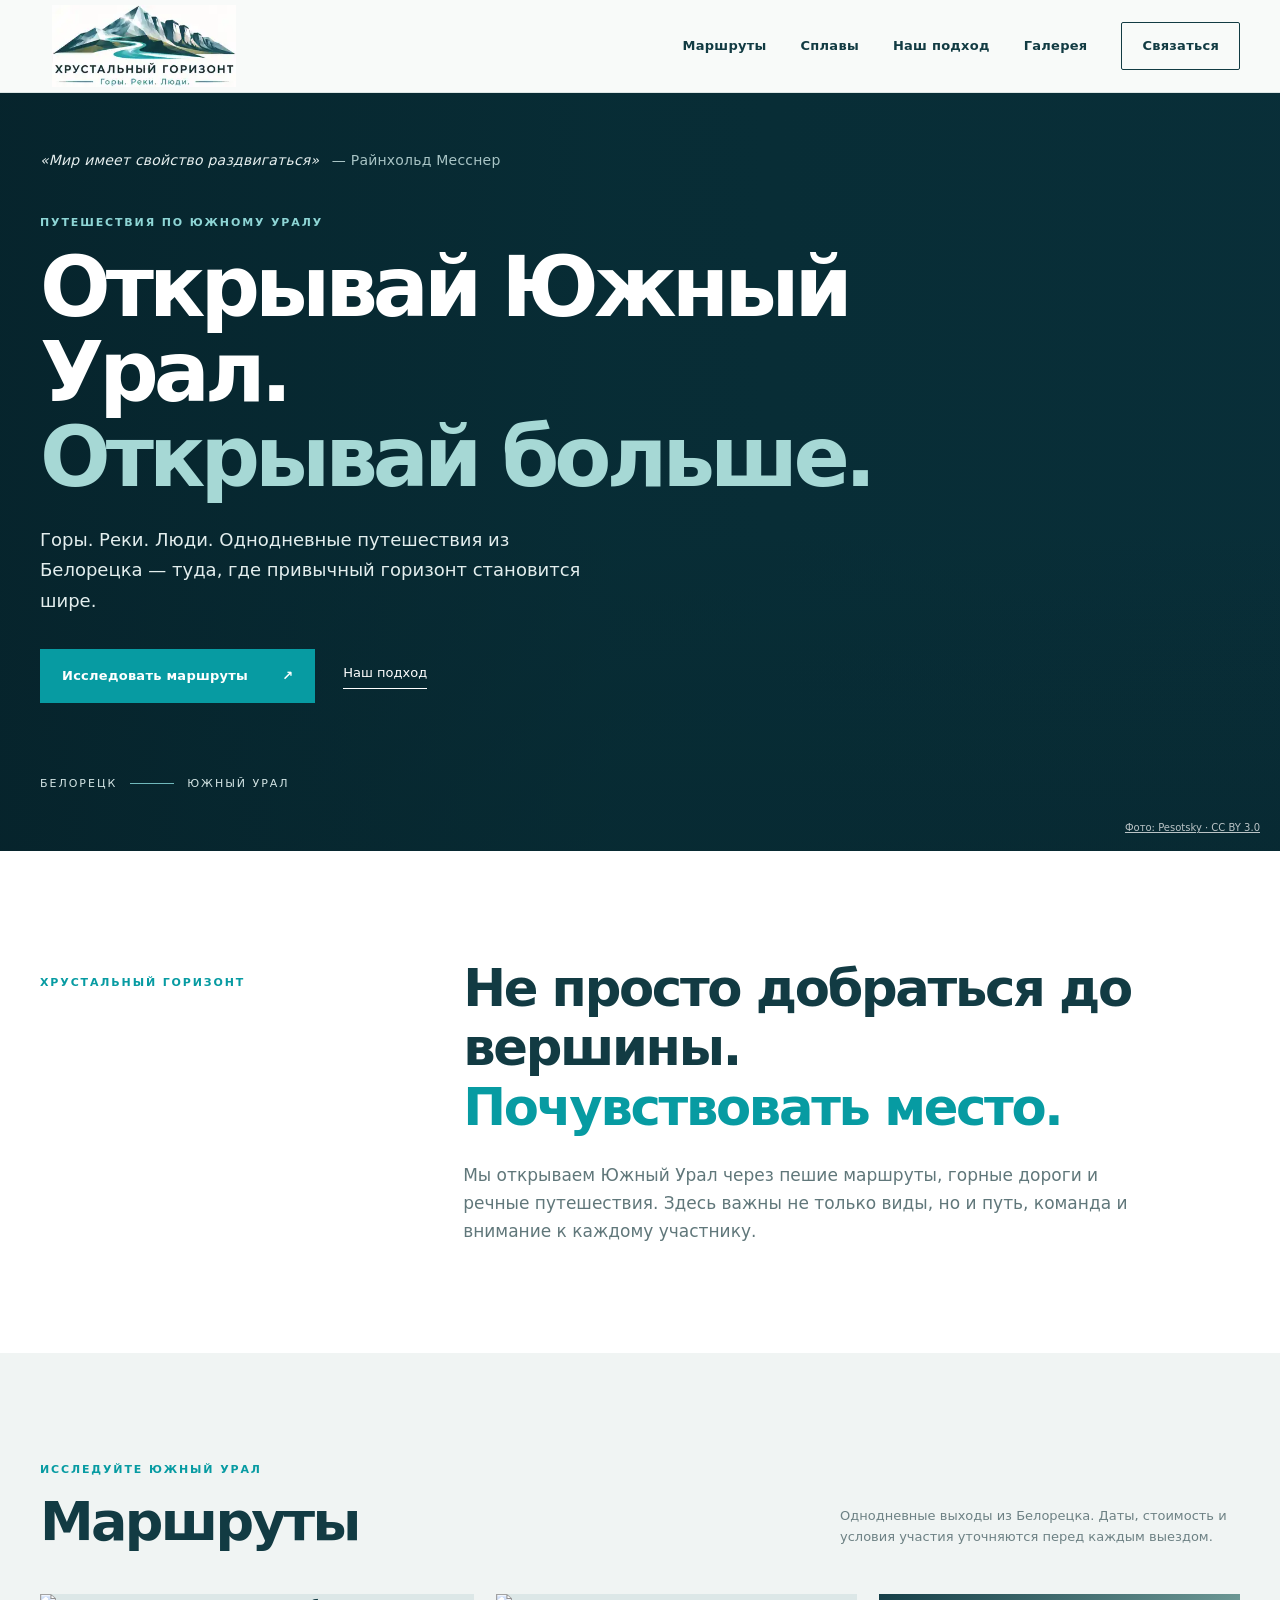
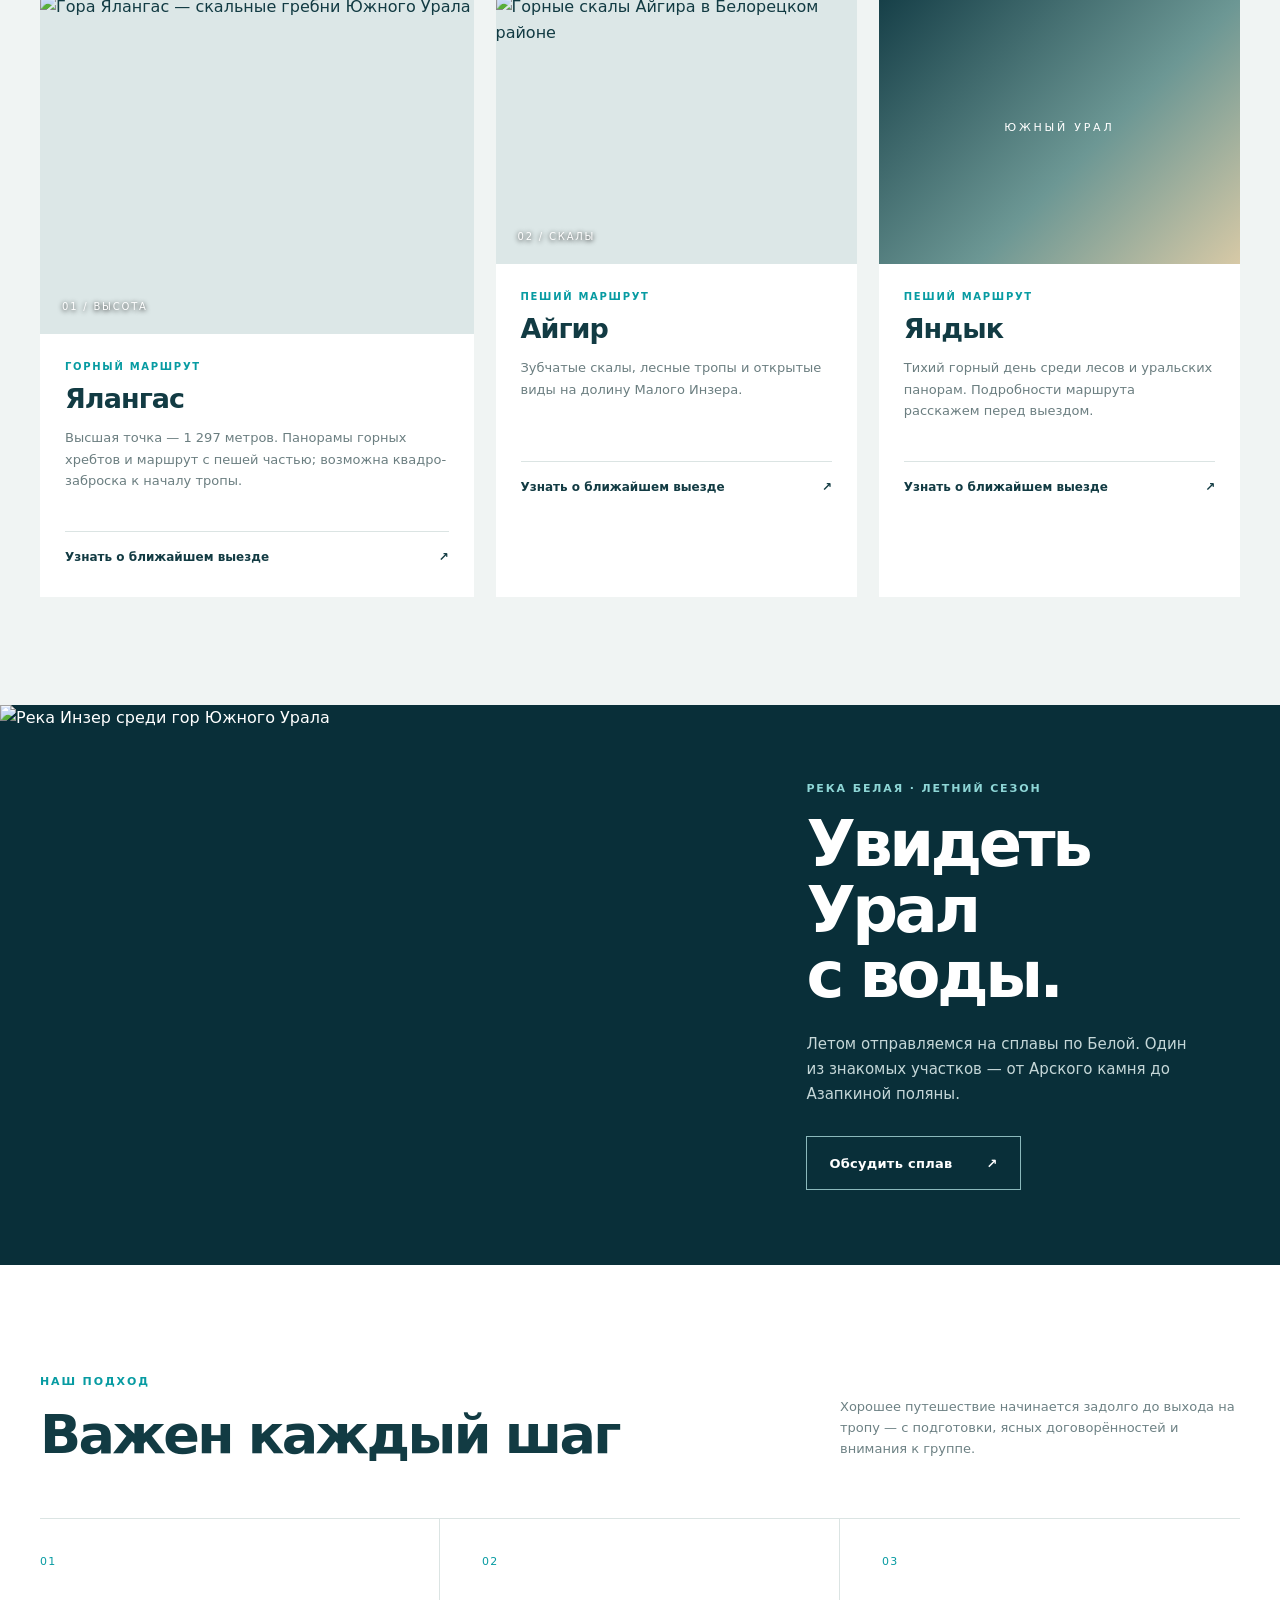
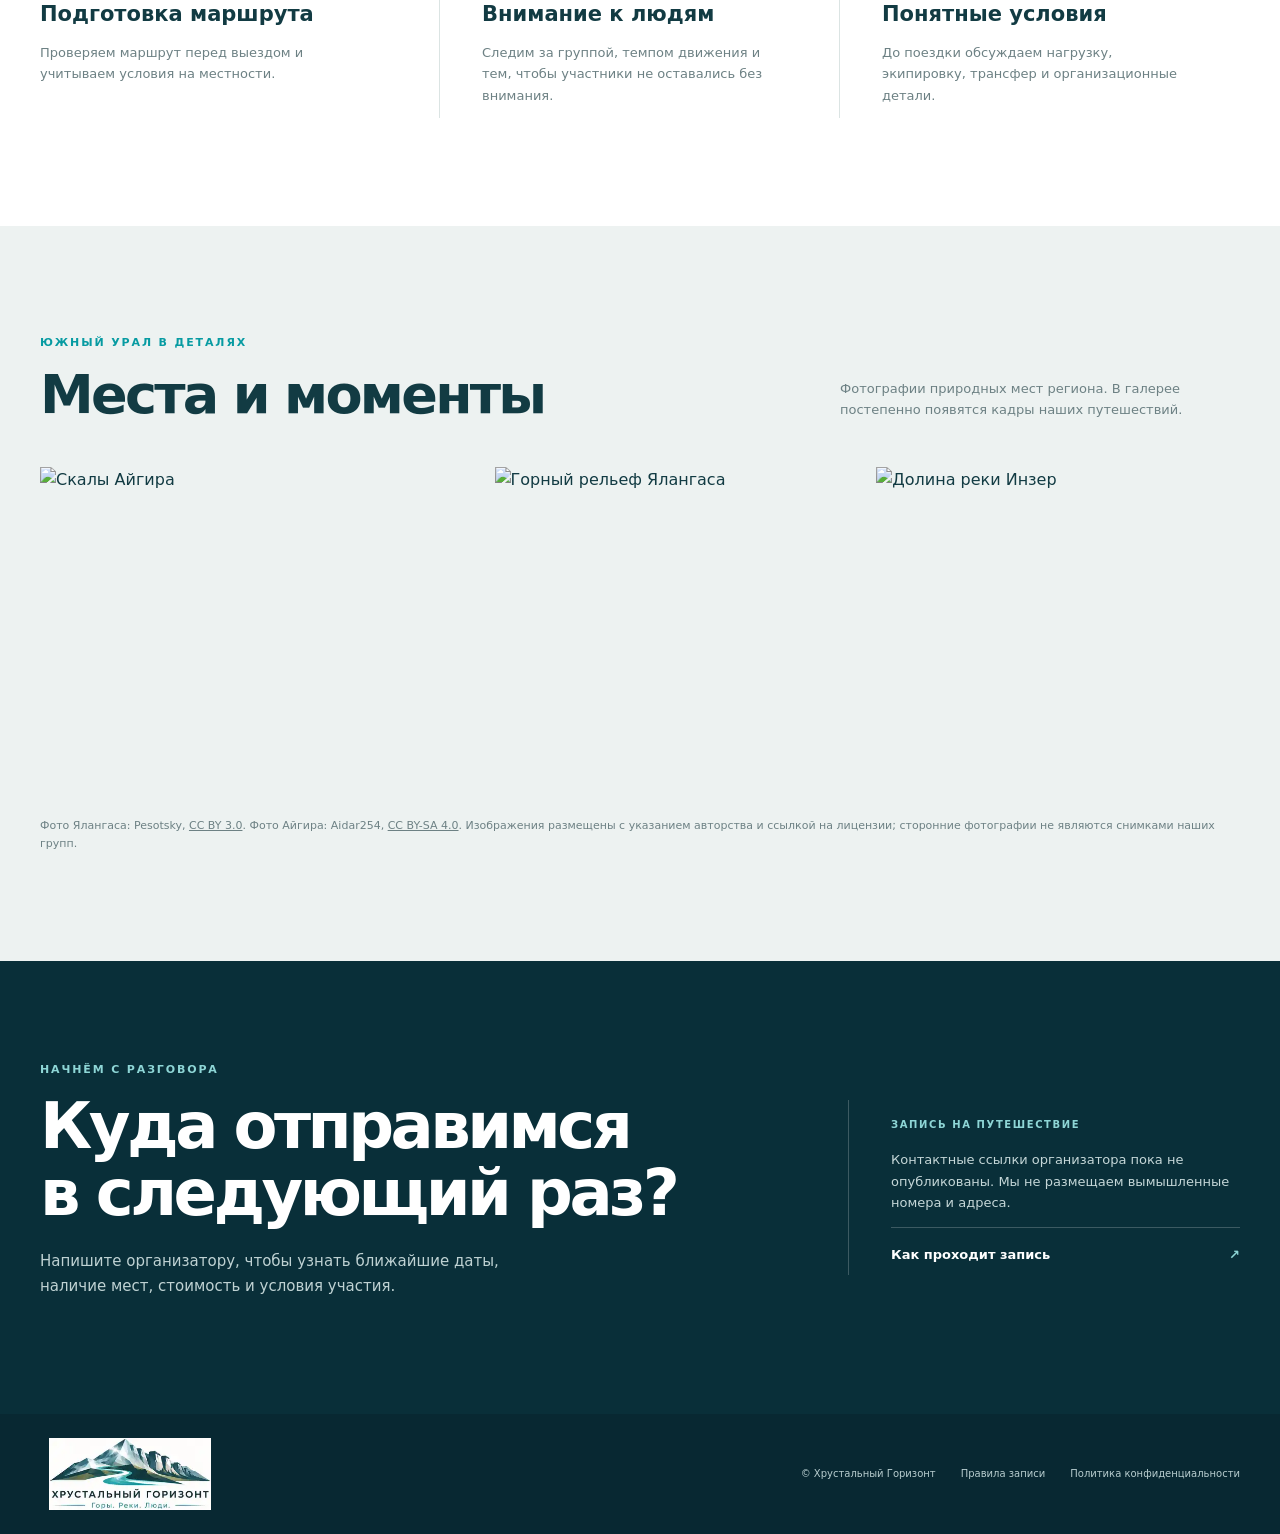
==== commit 51805698: "Add photographer and license attribution" ====
--- a/index.html
+++ b/index.html
@@ -17,7 +17,7 @@
   <link rel="preload" as="image" href="https://commons.wikimedia.org/wiki/Special:FilePath/Гора_Ялангас_-_panoramio.jpg">
   <link rel="stylesheet" href="styles.css">
   <script type="application/ld+json">
-  {"@context":"https://schema.org","@type":"TouristInformationCenter","name":"Хрустальный Горизонт","description":"Однодневные путешествия по Южному Уралу из Белорецка: Ялангас, Айгир, Яндык и летние сплавы по реке Белой.","areaServed":{"@type":"Place","name":"Белорецк и Южный Урал"},"url":"https://dtm752.github.io/test5/"}
+  {"@context":"https://schema.org","@type":"Organization","name":"Хрустальный Горизонт","description":"Однодневные путешествия по Южному Уралу из Белорецка: Ялангас, Айгир, Яндык и летние сплавы по реке Белой.","areaServed":{"@type":"Place","name":"Белорецк и Южный Урал"},"url":"https://dtm752.github.io/test5/"}
   </script>
 </head>
 <body>
@@ -42,7 +42,7 @@
     <div class="hero-actions"><a class="btn btn-primary" href="#routes">Исследовать маршруты <span aria-hidden="true">↗</span></a><a class="text-link light-link" href="#about">Наш подход</a></div>
     <div class="hero-signature"><span>Белорецк</span><i></i><span>Южный Урал</span></div>
   </div>
-  <a class="photo-credit" href="https://commons.wikimedia.org/wiki/Category:Mountains_of_Beloretsky_District" target="_blank" rel="noopener">Фото: Wikimedia Commons</a>
+  <a class="photo-credit" href="https://commons.wikimedia.org/wiki/File:Гора_Ялангас_-_panoramio.jpg" target="_blank" rel="noopener">Фото: Pesotsky · CC BY 3.0</a>
 </section>
 <section class="intro section"><div class="wrap intro-grid"><p class="eyebrow">Хрустальный Горизонт</p><div><h2>Не просто добраться до вершины.<br><em>Почувствовать место.</em></h2><p class="intro-copy">Мы открываем Южный Урал через пешие маршруты, горные дороги и речные путешествия. Здесь важны не только виды, но и путь, команда и внимание к каждому участнику.</p></div></div></section>
 <section class="section routes" id="routes"><div class="wrap">
@@ -63,7 +63,7 @@
   <img src="https://commons.wikimedia.org/wiki/Special:FilePath/Айгир_гора_в_Башкирии.jpg" alt="Скалы Айгира" loading="lazy">
   <img src="https://commons.wikimedia.org/wiki/Special:FilePath/Гора_Ялангас_-_panoramio.jpg" alt="Горный рельеф Ялангаса" loading="lazy">
   <img src="https://commons.wikimedia.org/wiki/Special:FilePath/Aygir_on_Inzer_river3.jpg" alt="Долина реки Инзер" loading="lazy">
-</div><p class="gallery-credit">Иллюстративные фотографии: <a href="https://commons.wikimedia.org/wiki/Category:Mountains_of_Beloretsky_District" target="_blank" rel="noopener">Wikimedia Commons — горы Белорецкого района</a>. Перед коммерческим использованием проверьте условия лицензии каждого файла.</p></div></section>
+</div><p class="gallery-credit">Фото Ялангаса: Pesotsky, <a href="https://creativecommons.org/licenses/by/3.0/" target="_blank" rel="noopener">CC BY 3.0</a>. Фото Айгира: Aidar254, <a href="https://creativecommons.org/licenses/by-sa/4.0/" target="_blank" rel="noopener">CC BY-SA 4.0</a>. Изображения размещены с указанием авторства и ссылкой на лицензии; сторонние фотографии не являются снимками наших групп.</p></div></section>
 <section class="contact-section" id="contacts"><div class="wrap contact-inner"><div><p class="eyebrow light">Начнём с разговора</p><h2>Куда отправимся<br>в следующий раз?</h2><p>Напишите организатору, чтобы узнать ближайшие даты, наличие мест, стоимость и условия участия.</p></div><div class="contact-panel"><span class="contact-label">Запись на путешествие</span><p>Контактные ссылки организатора пока не опубликованы. Мы не размещаем вымышленные номера и адреса.</p><a class="contact-doc" href="pages/booking.html">Как проходит запись <span>↗</span></a></div></div></section>
 </main>
 <footer><div class="wrap footer-inner"><a class="footer-brand" href="#top"><img src="assets/logo-approved.webp" alt="Хрустальный Горизонт"></a><div class="footer-links"><span>© Хрустальный Горизонт</span><a href="pages/booking.html">Правила записи</a><a href="pages/privacy.html">Политика конфиденциальности</a></div></div></footer>
--- a/styles.css
+++ b/styles.css
@@ -1,5 +1,14 @@
-@font-face{font-family:Inter;src:url('assets/fonts/inter-cyrillic-400.woff2') format('woff2');font-weight:400;font-display:swap}@font-face{font-family:Inter;src:url('assets/fonts/inter-cyrillic-600.woff2') format('woff2');font-weight:600;font-display:swap}
-:root{--ink:#123b43;--deep:#092f39;--teal:#079ba2;--ice:#dcebed;--paper:#f6f7f5;--white:#fff;--muted:#6d8184;--line:#dbe4e3;--sand:#d7c9a6}*{box-sizing:border-box}html{scroll-behavior:smooth;scroll-padding-top:90px}body{margin:0;background:var(--paper);color:var(--ink);font-family:Inter,Arial,sans-serif;font-size:16px;line-height:1.6}a{color:inherit;text-decoration:none}.wrap{width:min(1200px,calc(100% - 64px));margin:auto}.skip{position:absolute;left:-9999px}.skip:focus{left:16px;top:16px;background:#fff;padding:12px;z-index:99}.header{position:sticky;top:0;z-index:20;background:#f8faf9ed;backdrop-filter:blur(16px);border-bottom:1px solid #dce5e4}.header-inner{height:94px;display:flex;align-items:center;justify-content:space-between;gap:32px}.brand{display:block;width:220px;height:96px;flex-shrink:0;overflow:hidden}.brand img{display:block;width:100%;height:100%;object-fit:cover;object-position:center}nav{display:flex;align-items:center;gap:34px;font-size:13px;font-weight:600;letter-spacing:.02em}nav a{transition:color .2s}nav a:hover,.arrow-link:hover{color:var(--teal)}.nav-cta{padding:12px 20px;border:1px solid var(--ink);border-radius:2px}.menu{display:none}.hero{position:relative;min-height:650px;overflow:hidden;background:var(--deep);color:#fff}.hero-photo,.hero-overlay{position:absolute;inset:0}.hero-photo{background:url('assets/img/hero-ridge-light.jpg') center 46%/cover no-repeat;transform:scale(1.015)}.hero-overlay{background:linear-gradient(90deg,rgba(6,35,43,.83) 0%,rgba(7,43,51,.55) 47%,rgba(7,43,51,.08) 100%),linear-gradient(0deg,rgba(7,36,44,.48),transparent 40%)}.hero-inner{position:relative;z-index:1;min-height:650px;display:flex;flex-direction:column;justify-content:center;align-items:flex-start;padding-top:20px;padding-bottom:50px}.eyebrow{margin:0 0 14px;color:var(--teal);font-size:11px;font-weight:600;letter-spacing:.17em;text-transform:uppercase}.eyebrow.light{color:#8ed6d6}.hero h1{font-size:clamp(54px,7vw,92px);line-height:.99;letter-spacing:-.055em;font-weight:600;margin:0 0 24px;max-width:760px}.hero-sub{font-size:18px;line-height:1.65;color:#e3eeee;max-width:510px;margin:0 0 32px}.hero-actions{display:flex;align-items:center;gap:28px}.btn{display:inline-flex;align-items:center;justify-content:center;gap:34px;min-height:54px;padding:0 22px;font-size:13px;font-weight:600;letter-spacing:.02em;transition:transform .2s,background .2s}.btn:hover{transform:translateY(-2px)}.btn-primary{background:var(--teal);color:white}.btn-primary:hover{background:#087f87}.text-link{font-size:13px;border-bottom:1px solid currentColor;padding-bottom:4px}.light-link{color:#fff}.hero-signature{display:flex;align-items:center;gap:13px;margin-top:72px;color:#d4e5e5;font-size:11px;letter-spacing:.18em;text-transform:uppercase}.hero-signature i{height:1px;width:44px;background:#70b9bc}.section{padding:112px 0}.intro{background:#fff}.intro-grid{display:grid;grid-template-columns:1fr 2.2fr;gap:70px}.intro-grid .eyebrow{padding-top:15px}.intro h2{font-size:clamp(32px,4vw,52px);line-height:1.16;letter-spacing:-.04em;margin:0 0 24px;font-weight:600}.intro h2 em{font-style:normal;color:var(--teal)}.intro-copy{max-width:670px;color:#60777a;font-size:17px;margin:0}.section-head{display:flex;align-items:end;justify-content:space-between;gap:45px;margin-bottom:42px}.section-head h2{font-size:clamp(36px,4.4vw,54px);line-height:1.08;letter-spacing:-.045em;margin:0;font-weight:600}.section-note{max-width:380px;color:var(--muted);font-size:13px;margin:0 0 4px}.routes{background:#f3f6f5}.route-grid{display:grid;grid-template-columns:1.25fr 1fr 1fr;gap:24px;align-items:stretch}.route-card{background:white;min-width:0}.route-image{height:280px;display:block;position:relative;overflow:hidden;background:#dce7e7}.route-large .route-image{height:355px}.route-image img{width:100%;height:100%;object-fit:cover;display:block;transition:transform .5s}.route-card:hover .route-image img{transform:scale(1.035)}.image-index{position:absolute;left:22px;bottom:18px;color:white;font-size:10px;letter-spacing:.18em;text-shadow:0 1px 5px #000}.route-info{padding:26px 26px 30px}.route-info .eyebrow{font-size:10px;margin-bottom:8px}.route-info h3{font-size:27px;line-height:1.2;margin:0 0 12px;letter-spacing:-.03em}.route-info p:not(.eyebrow){color:#6b7e80;font-size:13px;min-height:62px;margin:0 0 20px}.arrow-link{display:flex;justify-content:space-between;border-top:1px solid var(--line);padding-top:16px;font-size:12px;font-weight:600}.river-section{display:grid;grid-template-columns:1.12fr .88fr;min-height:520px;background:var(--deep);color:white}.river-image{min-height:520px}.river-image img{width:100%;height:100%;object-fit:cover;display:block}.river-copy{padding:80px clamp(36px,7vw,110px);align-self:center}.river-copy h2{font-size:clamp(44px,5vw,68px);line-height:1.02;letter-spacing:-.05em;margin:0 0 24px}.river-copy>p:not(.eyebrow){max-width:420px;color:#c5d7d8;font-size:15px;margin:0 0 30px}.btn-outline{border:1px solid #8bb9bc;color:white}.btn-outline:hover{background:#ffffff14}.values{background:#fff}.value-grid{display:grid;grid-template-columns:repeat(3,1fr);border-top:1px solid var(--line);margin-top:54px}.value-grid article{padding:28px 42px 12px 0;border-right:1px solid var(--line)}.value-grid article+article{padding-left:42px}.value-grid article:last-child{border:0}.value-grid span{color:var(--teal);font-size:11px;letter-spacing:.12em}.value-grid h3{font-size:22px;margin:24px 0 10px}.value-grid p{font-size:13px;color:var(--muted);max-width:300px;margin:0}.gallery{background:#edf2f1}.gallery-grid{display:grid;grid-template-columns:1.2fr 1fr 1fr;gap:18px}.gallery-grid img{width:100%;height:270px;object-fit:cover;display:block}.gallery-grid img:first-child{height:330px}.contact-section{background:var(--deep);color:white;padding:100px 0}.contact-inner{display:grid;grid-template-columns:1.4fr .6fr;gap:80px;align-items:center}.contact-inner h2{font-size:clamp(42px,5vw,66px);line-height:1.05;letter-spacing:-.05em;margin:0 0 22px}.contact-inner>div:first-child>p:not(.eyebrow){color:#bfd2d3;max-width:440px;font-size:15px}.contact-links{border-left:1px solid #ffffff35;padding-left:44px}.contact-links>a{display:flex;justify-content:space-between;padding:18px 0;border-bottom:1px solid #ffffff35;font-size:17px}.contact-links>a span{color:#7ed1d1}.contact-note{color:#92aaad;font-size:11px;margin-top:20px}footer{background:#082832;color:#b8cdcf;padding:24px 0}.footer-inner{display:flex;align-items:center;justify-content:space-between;gap:30px}.footer-inner>img{width:190px;height:84px;object-fit:cover;object-position:center;opacity:1}.footer-inner>div{display:flex;align-items:center;gap:25px;font-size:10px}.footer-inner a:hover{color:white}
-@media(max-width:900px){.wrap{width:calc(100% - 40px)}.header-inner{height:80px}.brand{width:150px;height:66px}nav{gap:17px;font-size:12px}.route-grid{grid-template-columns:1fr 1fr}.route-large{grid-column:span 2}.route-large .route-image{height:300px}.intro-grid{gap:30px}.section{padding:82px 0}.river-copy{padding:50px 38px}.gallery-grid img,.gallery-grid img:first-child{height:230px}}
-@media(max-width:640px){html{scroll-padding-top:75px}.wrap{width:calc(100% - 36px)}.header-inner{height:74px}.brand{width:170px;height:74px}.menu{display:block;margin-left:auto;border:1px solid var(--line);background:transparent;color:var(--ink);padding:9px 13px;border-radius:2px;font:600 12px Inter}.header nav{display:none;position:absolute;top:74px;left:0;right:0;background:#f8faf9;padding:16px 22px 22px;box-shadow:0 12px 22px #092f391a;flex-direction:column;align-items:stretch;gap:0}.header nav.open{display:flex}.header nav a{padding:13px 0;border-bottom:1px solid var(--line)}.header nav .nav-cta{border:0;padding:13px 0}.hero,.hero-inner{min-height:620px}.hero-photo{background-position:58% center}.hero-overlay{background:linear-gradient(90deg,#062a34d9,#062a3480 65%,#062a3430),linear-gradient(0deg,#062a34aa,transparent 65%)}.hero-inner{padding-top:15px;padding-bottom:30px}.hero h1{font-size:clamp(51px,14vw,76px)}.hero-sub{font-size:15px;max-width:340px}.hero-actions{align-items:flex-start;flex-direction:column;gap:17px}.hero-signature{margin-top:55px}.section{padding:66px 0}.intro-grid{grid-template-columns:1fr;gap:18px}.intro-grid .eyebrow{padding:0}.intro h2{font-size:34px}.intro-copy{font-size:15px}.section-head{display:block;margin-bottom:28px}.section-head h2{font-size:39px}.section-note{margin-top:14px}.route-grid{grid-template-columns:1fr;gap:18px}.route-large{grid-column:auto}.route-image,.route-large .route-image{height:245px}.route-info{padding:22px}.route-info p:not(.eyebrow){min-height:0}.river-section{grid-template-columns:1fr}.river-image{min-height:260px;height:260px}.river-copy{padding:45px 24px 54px}.river-copy h2{font-size:48px}.value-grid{grid-template-columns:1fr;margin-top:30px}.value-grid article,.value-grid article+article{padding:22px 0;border-right:0;border-bottom:1px solid var(--line)}.value-grid article:last-child{border-bottom:0}.value-grid h3{margin:10px 0}.gallery-grid{grid-template-columns:1fr 1fr;gap:10px}.gallery-grid img,.gallery-grid img:first-child{height:165px}.gallery-grid img:first-child{grid-column:span 2;height:220px}.contact-section{padding:68px 0}.contact-inner{grid-template-columns:1fr;gap:28px}.contact-inner h2{font-size:44px}.contact-links{border-left:0;border-top:1px solid #ffffff35;padding:12px 0 0}.footer-inner{align-items:flex-start;flex-direction:column}.footer-inner>div{align-items:flex-start;flex-direction:column;gap:8px}.footer-inner>img{width:140px;height:62px}}
-@media(prefers-reduced-motion:reduce){*{scroll-behavior:auto!important;transition:none!important}}+:root{--ink:#123b43;--deep:#092f39;--teal:#079ba2;--paper:#f6f7f5;--white:#fff;--muted:#6d8184;--line:#dbe4e3;--sand:#d7c9a6}
+*{box-sizing:border-box}html{scroll-behavior:smooth;scroll-padding-top:92px}body{margin:0;background:var(--paper);color:var(--ink);font-family:system-ui,-apple-system,'Segoe UI',Arial,sans-serif;font-size:16px;line-height:1.65}a{color:inherit;text-decoration:none}.wrap{width:min(1200px,calc(100% - 64px));margin:auto}.skip{position:absolute;left:-9999px}.skip:focus{left:16px;top:16px;background:#fff;padding:12px;z-index:99}
+.header{position:sticky;top:0;z-index:20;background:#f8faf9ed;backdrop-filter:blur(16px);border-bottom:1px solid #dce5e4}.header-inner{height:92px;display:flex;align-items:center;justify-content:space-between;gap:32px}.brand{display:block;width:208px;height:82px;flex-shrink:0;overflow:hidden}.brand img{display:block;width:100%;height:100%;object-fit:contain}nav{display:flex;align-items:center;gap:34px;font-size:13px;font-weight:700;letter-spacing:.02em}nav a{transition:color .2s}nav a:hover,.arrow-link:hover{color:var(--teal)}.nav-cta{padding:12px 20px;border:1px solid var(--ink);border-radius:2px}.menu{display:none}
+.hero{position:relative;min-height:690px;overflow:hidden;background:var(--deep);color:#fff}.hero-photo,.hero-overlay{position:absolute;inset:0}.hero-photo{background:url('https://commons.wikimedia.org/wiki/Special:FilePath/Гора_Ялангас_-_panoramio.jpg') center 46%/cover no-repeat;transform:scale(1.015)}.hero-overlay{background:linear-gradient(90deg,rgba(6,35,43,.88) 0%,rgba(7,43,51,.62) 48%,rgba(7,43,51,.12) 100%),linear-gradient(0deg,rgba(7,36,44,.48),transparent 42%)}.hero-inner{position:relative;z-index:1;min-height:690px;display:flex;flex-direction:column;justify-content:center;align-items:flex-start;padding:56px 0 58px}.quote{margin:0 0 42px;color:#e5eeee;font-size:14px;font-style:italic;letter-spacing:.015em}.quote span{font-style:normal;color:#a8c4c5;margin-left:8px}.eyebrow{margin:0 0 14px;color:var(--teal);font-size:11px;font-weight:800;letter-spacing:.17em;text-transform:uppercase}.eyebrow.light{color:#8ed6d6}.hero h1{font-size:clamp(48px,6.5vw,86px);line-height:1.02;letter-spacing:-.06em;font-weight:800;margin:0 0 24px;max-width:900px}.hero h1 em{font-style:normal;color:#a6d8d5}.hero-sub{font-size:18px;line-height:1.7;color:#e3eeee;max-width:570px;margin:0 0 32px}.hero-actions{display:flex;align-items:center;gap:28px}.btn{display:inline-flex;align-items:center;justify-content:center;gap:34px;min-height:54px;padding:0 22px;font-size:13px;font-weight:800;letter-spacing:.02em;transition:transform .2s,background .2s}.btn:hover{transform:translateY(-2px)}.btn-primary{background:var(--teal);color:white}.btn-primary:hover{background:#087f87}.text-link{font-size:13px;border-bottom:1px solid currentColor;padding-bottom:4px}.light-link{color:#fff}.hero-signature{display:flex;align-items:center;gap:13px;margin-top:72px;color:#d4e5e5;font-size:11px;letter-spacing:.18em;text-transform:uppercase}.hero-signature i{height:1px;width:44px;background:#70b9bc}.photo-credit{position:absolute;right:20px;bottom:14px;color:#ffffffb8;font-size:10px;text-decoration:underline}
+.section{padding:108px 0}.intro{background:#fff}.intro-grid{display:grid;grid-template-columns:1fr 2.2fr;gap:70px}.intro-grid .eyebrow{padding-top:15px}.intro h2{font-size:clamp(32px,4vw,52px);line-height:1.16;letter-spacing:-.045em;margin:0 0 24px;font-weight:800}.intro h2 em{font-style:normal;color:var(--teal)}.intro-copy{max-width:700px;color:#60777a;font-size:17px;margin:0}.section-head{display:flex;align-items:end;justify-content:space-between;gap:45px;margin-bottom:42px}.section-head h2{font-size:clamp(36px,4.4vw,54px);line-height:1.08;letter-spacing:-.05em;margin:0;font-weight:800}.section-note{max-width:400px;color:var(--muted);font-size:13px;margin:0 0 4px}
+.routes{background:#f0f4f3}.route-grid{display:grid;grid-template-columns:1.2fr 1fr 1fr;gap:22px;align-items:stretch}.route-card{background:white;min-width:0}.route-image{height:270px;display:block;position:relative;overflow:hidden;background:#dce7e7}.route-large .route-image{height:340px}.route-image img{width:100%;height:100%;object-fit:cover;display:block;transition:transform .5s}.route-card:hover .route-image img{transform:scale(1.035)}.route-placeholder{display:flex;align-items:center;justify-content:center;background:linear-gradient(135deg,#153e47,#6c9794 58%,#d7c9a6);color:#fff;font-size:11px;letter-spacing:.25em}.image-index{position:absolute;left:22px;bottom:18px;color:white;font-size:10px;letter-spacing:.18em;text-shadow:0 1px 5px #000}.route-info{padding:25px 25px 29px}.route-info .eyebrow{font-size:10px;margin-bottom:8px}.route-info h3{font-size:27px;line-height:1.2;margin:0 0 12px;letter-spacing:-.035em}.route-info p:not(.eyebrow){color:#6b7e80;font-size:13px;min-height:84px;margin:0 0 20px}.arrow-link{display:flex;justify-content:space-between;border-top:1px solid var(--line);padding-top:16px;font-size:12px;font-weight:800}
+.river-section{display:grid;grid-template-columns:1.12fr .88fr;min-height:510px;background:var(--deep);color:white}.river-image{min-height:510px}.river-image img{width:100%;height:100%;object-fit:cover;display:block}.river-copy{padding:75px clamp(36px,7vw,110px);align-self:center}.river-copy h2{font-size:clamp(44px,5vw,68px);line-height:1.02;letter-spacing:-.055em;margin:0 0 24px}.river-copy>p:not(.eyebrow){max-width:420px;color:#c5d7d8;font-size:15px;margin:0 0 30px}.btn-outline{border:1px solid #8bb9bc;color:white}.btn-outline:hover{background:#ffffff14}
+.values{background:#fff}.value-grid{display:grid;grid-template-columns:repeat(3,1fr);border-top:1px solid var(--line);margin-top:54px}.value-grid article{padding:28px 42px 12px 0;border-right:1px solid var(--line)}.value-grid article+article{padding-left:42px}.value-grid article:last-child{border:0}.value-grid span{color:var(--teal);font-size:11px;letter-spacing:.12em}.value-grid h3{font-size:21px;margin:24px 0 10px}.value-grid p{font-size:13px;color:var(--muted);max-width:310px;margin:0}
+.gallery{background:#edf2f1}.gallery-grid{display:grid;grid-template-columns:1.2fr 1fr 1fr;gap:18px}.gallery-grid img{width:100%;height:270px;object-fit:cover;display:block}.gallery-grid img:first-child{height:330px}.gallery-credit{font-size:11px;color:var(--muted);margin:20px 0 0}.gallery-credit a{text-decoration:underline}
+.contact-section{background:var(--deep);color:white;padding:100px 0}.contact-inner{display:grid;grid-template-columns:1.3fr .7fr;gap:80px;align-items:center}.contact-inner h2{font-size:clamp(42px,5vw,66px);line-height:1.05;letter-spacing:-.055em;margin:0 0 22px}.contact-inner>div:first-child>p:not(.eyebrow){color:#bfd2d3;max-width:480px;font-size:15px}.contact-panel{border-left:1px solid #ffffff35;padding:10px 0 10px 42px}.contact-label{font-size:10px;letter-spacing:.16em;text-transform:uppercase;color:#8ed6d6;font-weight:800}.contact-panel p{color:#c5d7d8;font-size:13px}.contact-doc{display:flex;justify-content:space-between;border-top:1px solid #ffffff35;padding-top:16px;font-size:13px;font-weight:800}.contact-doc span{color:#8ed6d6}
+footer{background:#082832;color:#b8cdcf;padding:24px 0}.footer-inner{display:flex;align-items:center;justify-content:space-between;gap:30px}.footer-brand img{display:block;width:180px;height:72px;object-fit:contain}.footer-links{display:flex;align-items:center;gap:25px;font-size:10px}.footer-links a:hover{color:white}
+@media(max-width:900px){.wrap{width:calc(100% - 40px)}.header-inner{height:82px}.brand{width:165px;height:72px}nav{gap:17px;font-size:12px}.route-grid{grid-template-columns:1fr 1fr}.route-large{grid-column:span 2}.route-large .route-image{height:300px}.intro-grid{gap:30px}.section{padding:82px 0}.river-copy{padding:50px 38px}.gallery-grid img,.gallery-grid img:first-child{height:230px}}
+@media(max-width:640px){html{scroll-padding-top:74px}.wrap{width:calc(100% - 36px)}.header-inner{height:74px}.brand{width:160px;height:68px}.menu{display:flex;align-items:center;gap:12px;margin-left:auto;border:1px solid var(--line);background:transparent;color:var(--ink);padding:9px 13px;border-radius:2px;font:800 12px system-ui}.header nav{display:none;position:absolute;top:74px;left:0;right:0;background:#f8faf9;padding:16px 22px 22px;box-shadow:0 12px 22px #092f391a;flex-direction:column;align-items:stretch;gap:0}.header nav.open{display:flex}.header nav a{padding:13px 0;border-bottom:1px solid var(--line)}.header nav .nav-cta{border:0;padding:13px 0}.hero,.hero-inner{min-height:640px}.hero-photo{background-position:58% center}.hero-overlay{background:linear-gradient(90deg,#062a34e8,#062a348c 72%,#062a3440),linear-gradient(0deg,#062a34aa,transparent 65%)}.hero-inner{padding-top:38px;padding-bottom:34px}.quote{font-size:12px;margin-bottom:34px;max-width:320px}.quote span{display:block;margin:3px 0 0}.hero h1{font-size:clamp(44px,12.5vw,66px)}.hero-sub{font-size:15px;max-width:360px}.hero-actions{align-items:flex-start;flex-direction:column;gap:17px}.hero-signature{margin-top:48px}.photo-credit{font-size:9px}.section{padding:66px 0}.intro-grid{grid-template-columns:1fr;gap:18px}.intro-grid .eyebrow{padding:0}.intro h2{font-size:34px}.intro-copy{font-size:15px}.section-head{display:block;margin-bottom:28px}.section-head h2{font-size:39px}.section-note{margin-top:14px}.route-grid{grid-template-columns:1fr;gap:18px}.route-large{grid-column:auto}.route-image,.route-large .route-image{height:245px}.route-info{padding:22px}.route-info p:not(.eyebrow){min-height:0}.river-section{grid-template-columns:1fr}.river-image{min-height:260px;height:260px}.river-copy{padding:45px 24px 54px}.river-copy h2{font-size:48px}.value-grid{grid-template-columns:1fr;margin-top:30px}.value-grid article,.value-grid article+article{padding:22px 0;border-right:0;border-bottom:1px solid var(--line)}.value-grid article:last-child{border-bottom:0}.value-grid h3{margin:10px 0}.gallery-grid{grid-template-columns:1fr 1fr;gap:10px}.gallery-grid img,.gallery-grid img:first-child{height:165px}.gallery-grid img:first-child{grid-column:span 2;height:220px}.contact-section{padding:68px 0}.contact-inner{grid-template-columns:1fr;gap:28px}.contact-inner h2{font-size:44px}.contact-panel{border-left:0;border-top:1px solid #ffffff35;padding:22px 0 0}.footer-inner{align-items:flex-start;flex-direction:column}.footer-links{align-items:flex-start;flex-direction:column;gap:8px}.footer-brand img{width:145px;height:60px}}
+@media(prefers-reduced-motion:reduce){*{scroll-behavior:auto!important;transition:none!important}}
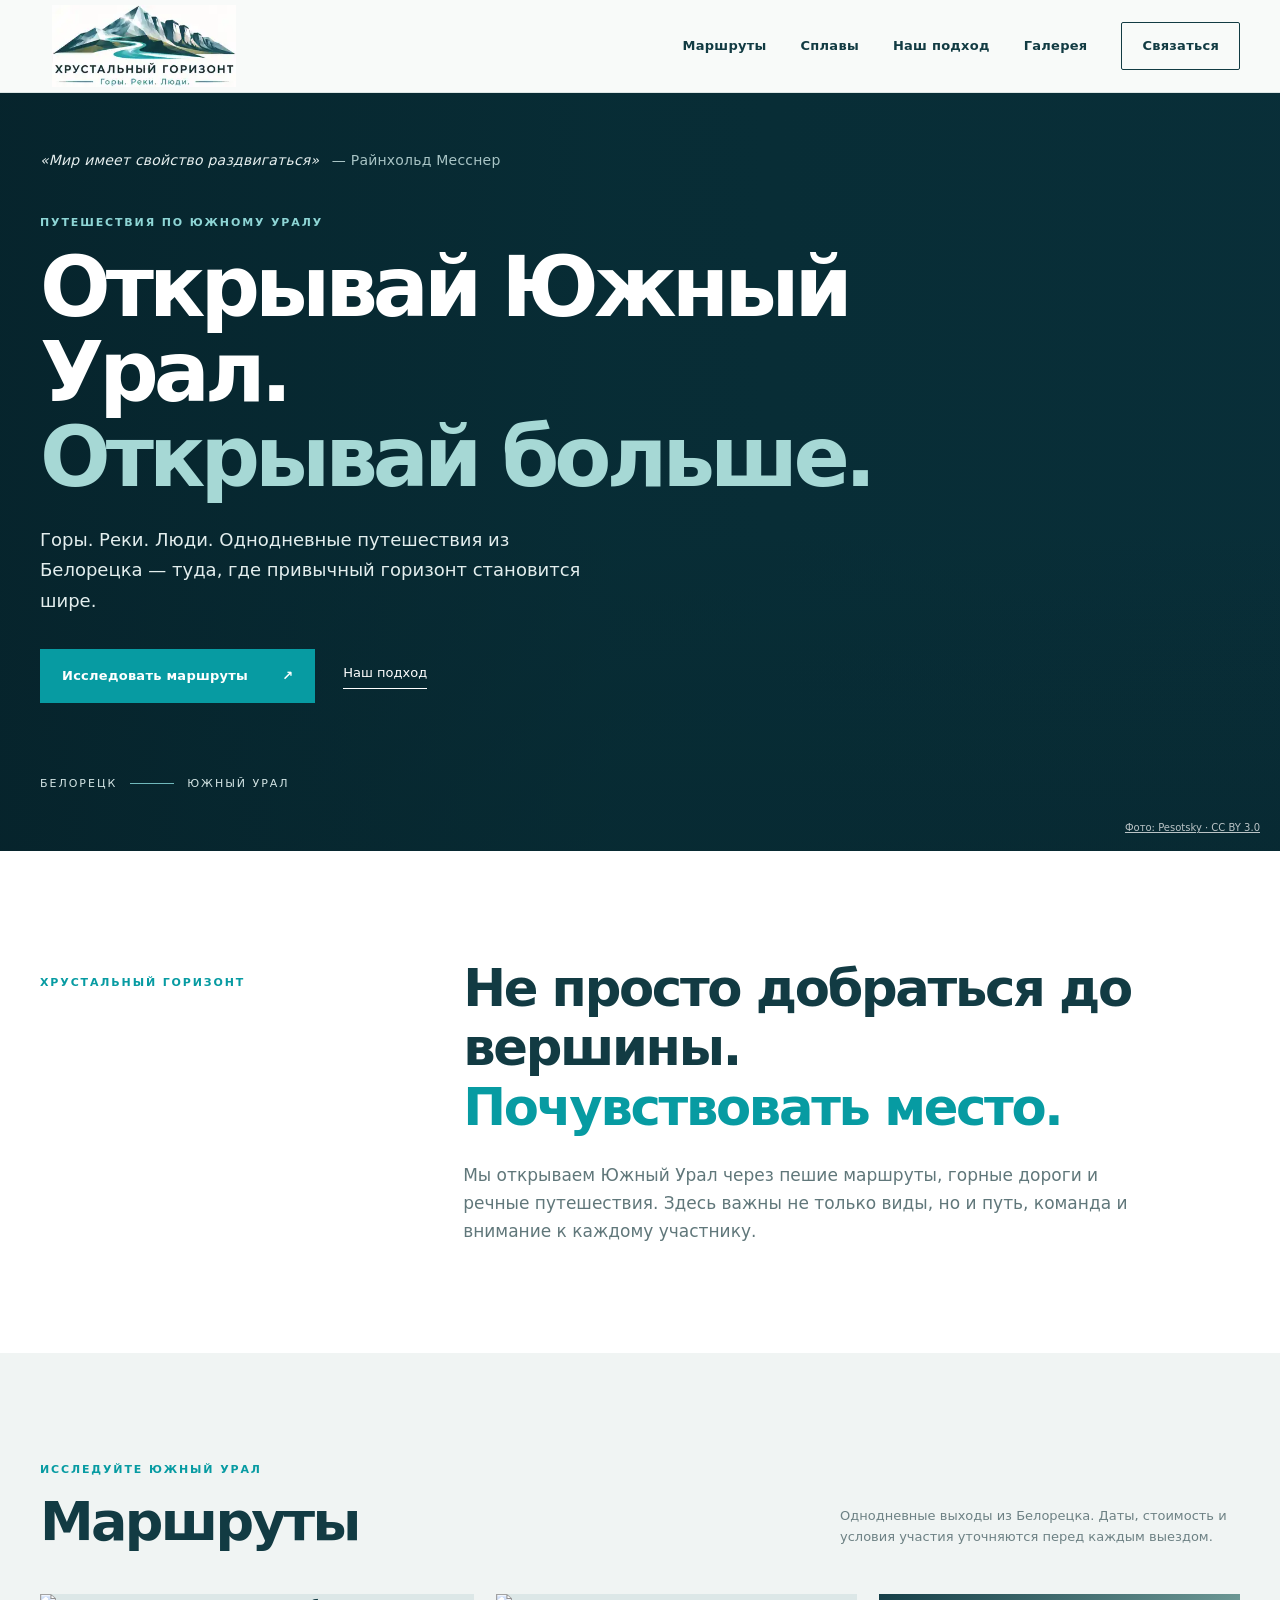
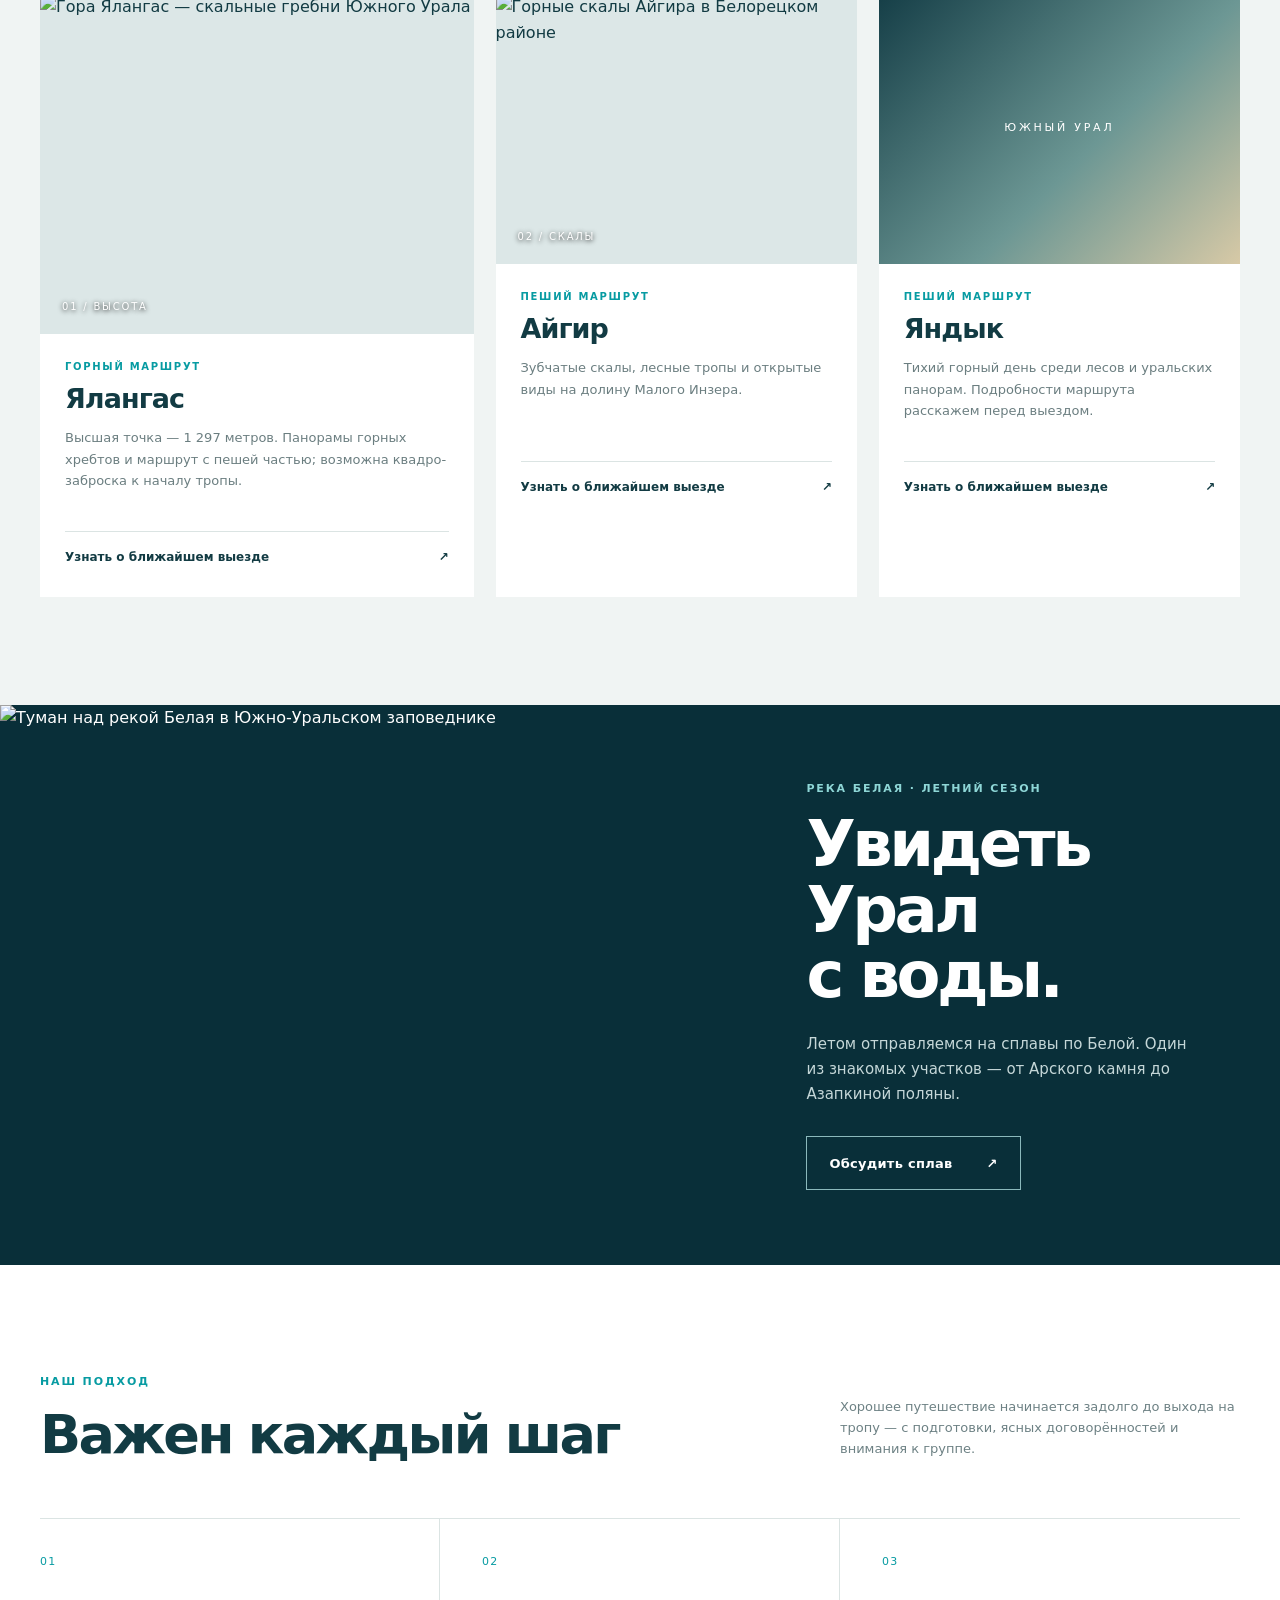
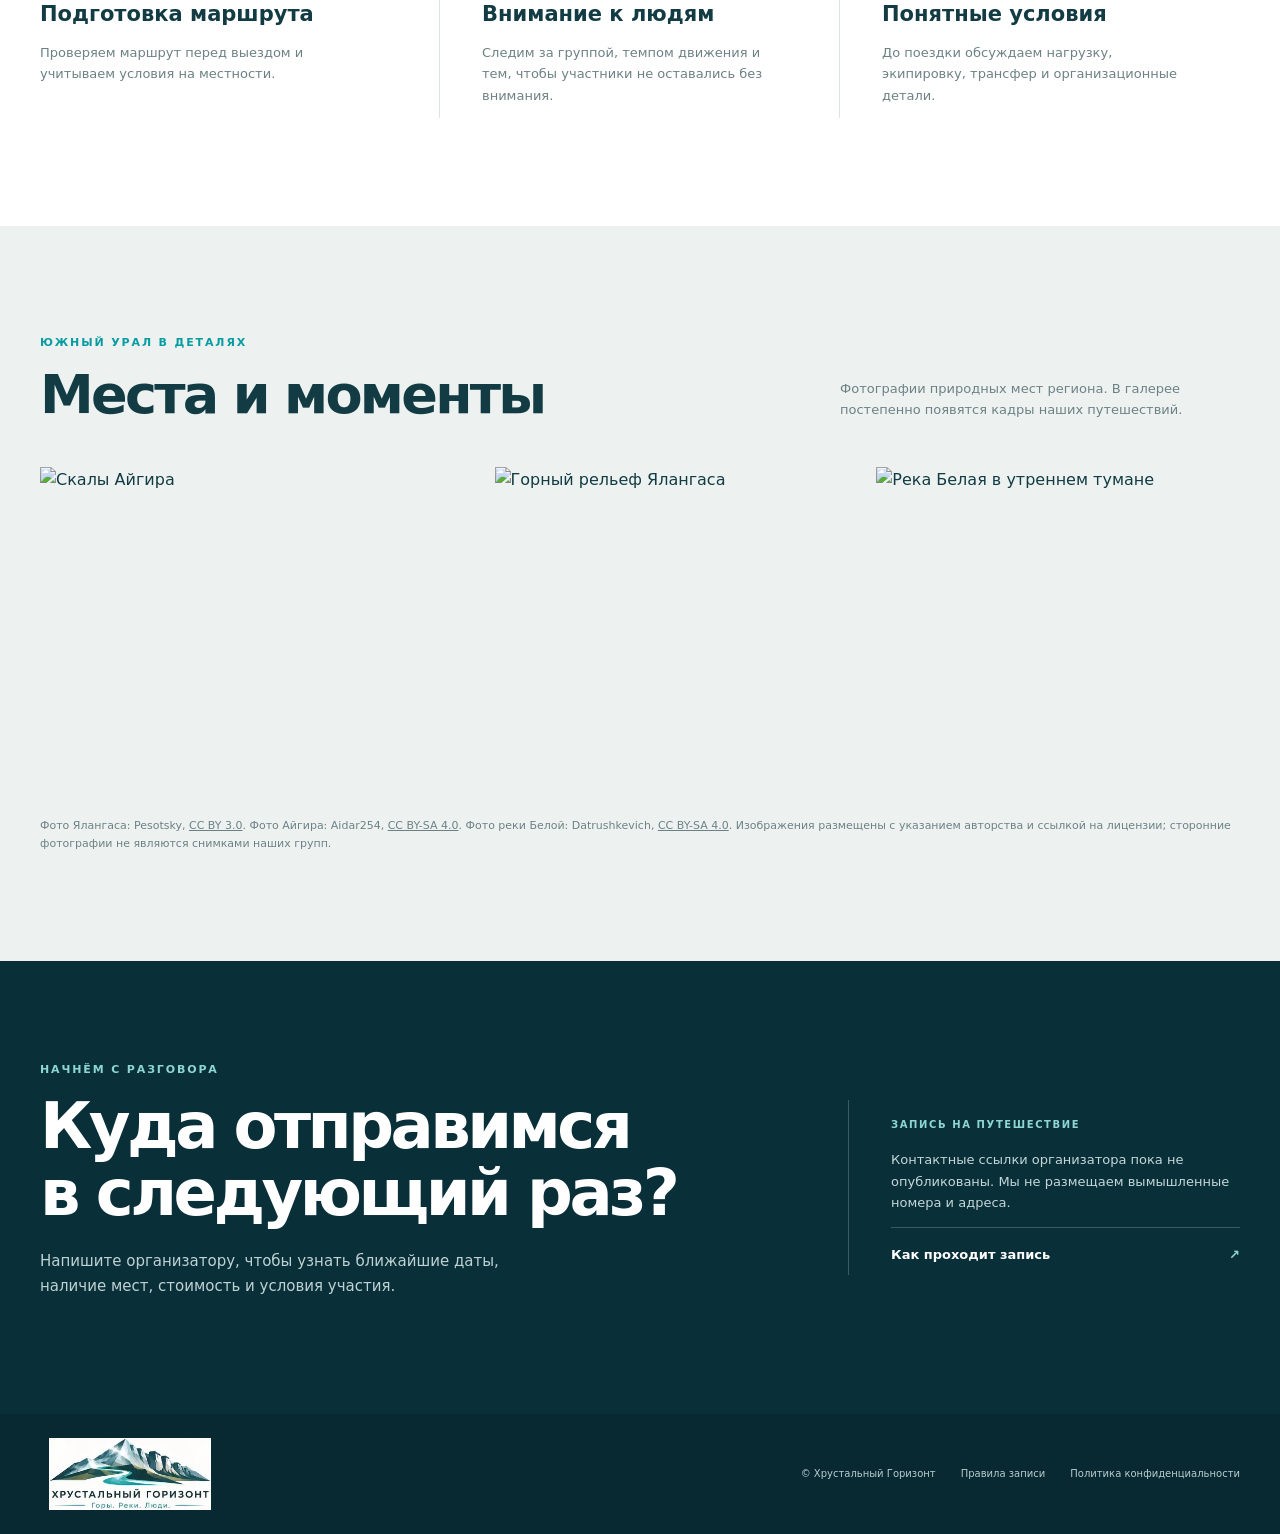
==== commit 755e018f: "Use a verified Belaya River photograph with attribution" ====
--- a/index.html
+++ b/index.html
@@ -53,7 +53,7 @@
     <article class="route-card"><div class="route-image route-placeholder"><span>ЮЖНЫЙ УРАЛ</span></div><div class="route-info"><p class="eyebrow">Пеший маршрут</p><h3>Яндык</h3><p>Тихий горный день среди лесов и уральских панорам. Подробности маршрута расскажем перед выездом.</p><a class="arrow-link" href="#contacts">Узнать о ближайшем выезде <span>↗</span></a></div></article>
   </div>
 </div></section>
-<section class="river-section" id="river"><div class="river-image"><img src="https://commons.wikimedia.org/wiki/Special:FilePath/Aygir_on_Inzer_river1.jpg" alt="Река Инзер среди гор Южного Урала" loading="lazy"></div><div class="river-copy"><p class="eyebrow light">Река Белая · летний сезон</p><h2>Увидеть Урал<br>с воды.</h2><p>Летом отправляемся на сплавы по Белой. Один из знакомых участков — от Арского камня до Азапкиной поляны.</p><a class="btn btn-outline" href="#contacts">Обсудить сплав <span aria-hidden="true">↗</span></a></div></section>
+<section class="river-section" id="river"><div class="river-image"><img src="https://commons.wikimedia.org/wiki/Special:FilePath/Туман_на_реке_Белая.jpg" alt="Туман над рекой Белая в Южно-Уральском заповеднике" loading="lazy"></div><div class="river-copy"><p class="eyebrow light">Река Белая · летний сезон</p><h2>Увидеть Урал<br>с воды.</h2><p>Летом отправляемся на сплавы по Белой. Один из знакомых участков — от Арского камня до Азапкиной поляны.</p><a class="btn btn-outline" href="#contacts">Обсудить сплав <span aria-hidden="true">↗</span></a></div></section>
 <section class="section values" id="about"><div class="wrap"><div class="section-head"><div><p class="eyebrow">Наш подход</p><h2>Важен каждый шаг</h2></div><p class="section-note">Хорошее путешествие начинается задолго до выхода на тропу — с подготовки, ясных договорённостей и внимания к группе.</p></div><div class="value-grid">
   <article><span>01</span><h3>Подготовка маршрута</h3><p>Проверяем маршрут перед выездом и учитываем условия на местности.</p></article>
   <article><span>02</span><h3>Внимание к людям</h3><p>Следим за группой, темпом движения и тем, чтобы участники не оставались без внимания.</p></article>
@@ -62,8 +62,8 @@
 <section class="section gallery" id="gallery"><div class="wrap"><div class="section-head"><div><p class="eyebrow">Южный Урал в деталях</p><h2>Места и моменты</h2></div><p class="section-note">Фотографии природных мест региона. В галерее постепенно появятся кадры наших путешествий.</p></div><div class="gallery-grid">
   <img src="https://commons.wikimedia.org/wiki/Special:FilePath/Айгир_гора_в_Башкирии.jpg" alt="Скалы Айгира" loading="lazy">
   <img src="https://commons.wikimedia.org/wiki/Special:FilePath/Гора_Ялангас_-_panoramio.jpg" alt="Горный рельеф Ялангаса" loading="lazy">
-  <img src="https://commons.wikimedia.org/wiki/Special:FilePath/Aygir_on_Inzer_river3.jpg" alt="Долина реки Инзер" loading="lazy">
-</div><p class="gallery-credit">Фото Ялангаса: Pesotsky, <a href="https://creativecommons.org/licenses/by/3.0/" target="_blank" rel="noopener">CC BY 3.0</a>. Фото Айгира: Aidar254, <a href="https://creativecommons.org/licenses/by-sa/4.0/" target="_blank" rel="noopener">CC BY-SA 4.0</a>. Изображения размещены с указанием авторства и ссылкой на лицензии; сторонние фотографии не являются снимками наших групп.</p></div></section>
+  <img src="https://commons.wikimedia.org/wiki/Special:FilePath/Туман_на_реке_Белая.jpg" alt="Река Белая в утреннем тумане" loading="lazy">
+</div><p class="gallery-credit">Фото Ялангаса: Pesotsky, <a href="https://creativecommons.org/licenses/by/3.0/" target="_blank" rel="noopener">CC BY 3.0</a>. Фото Айгира: Aidar254, <a href="https://creativecommons.org/licenses/by-sa/4.0/" target="_blank" rel="noopener">CC BY-SA 4.0</a>. Фото реки Белой: Datrushkevich, <a href="https://creativecommons.org/licenses/by-sa/4.0/" target="_blank" rel="noopener">CC BY-SA 4.0</a>. Изображения размещены с указанием авторства и ссылкой на лицензии; сторонние фотографии не являются снимками наших групп.</p></div></section>
 <section class="contact-section" id="contacts"><div class="wrap contact-inner"><div><p class="eyebrow light">Начнём с разговора</p><h2>Куда отправимся<br>в следующий раз?</h2><p>Напишите организатору, чтобы узнать ближайшие даты, наличие мест, стоимость и условия участия.</p></div><div class="contact-panel"><span class="contact-label">Запись на путешествие</span><p>Контактные ссылки организатора пока не опубликованы. Мы не размещаем вымышленные номера и адреса.</p><a class="contact-doc" href="pages/booking.html">Как проходит запись <span>↗</span></a></div></div></section>
 </main>
 <footer><div class="wrap footer-inner"><a class="footer-brand" href="#top"><img src="assets/logo-approved.webp" alt="Хрустальный Горизонт"></a><div class="footer-links"><span>© Хрустальный Горизонт</span><a href="pages/booking.html">Правила записи</a><a href="pages/privacy.html">Политика конфиденциальности</a></div></div></footer>
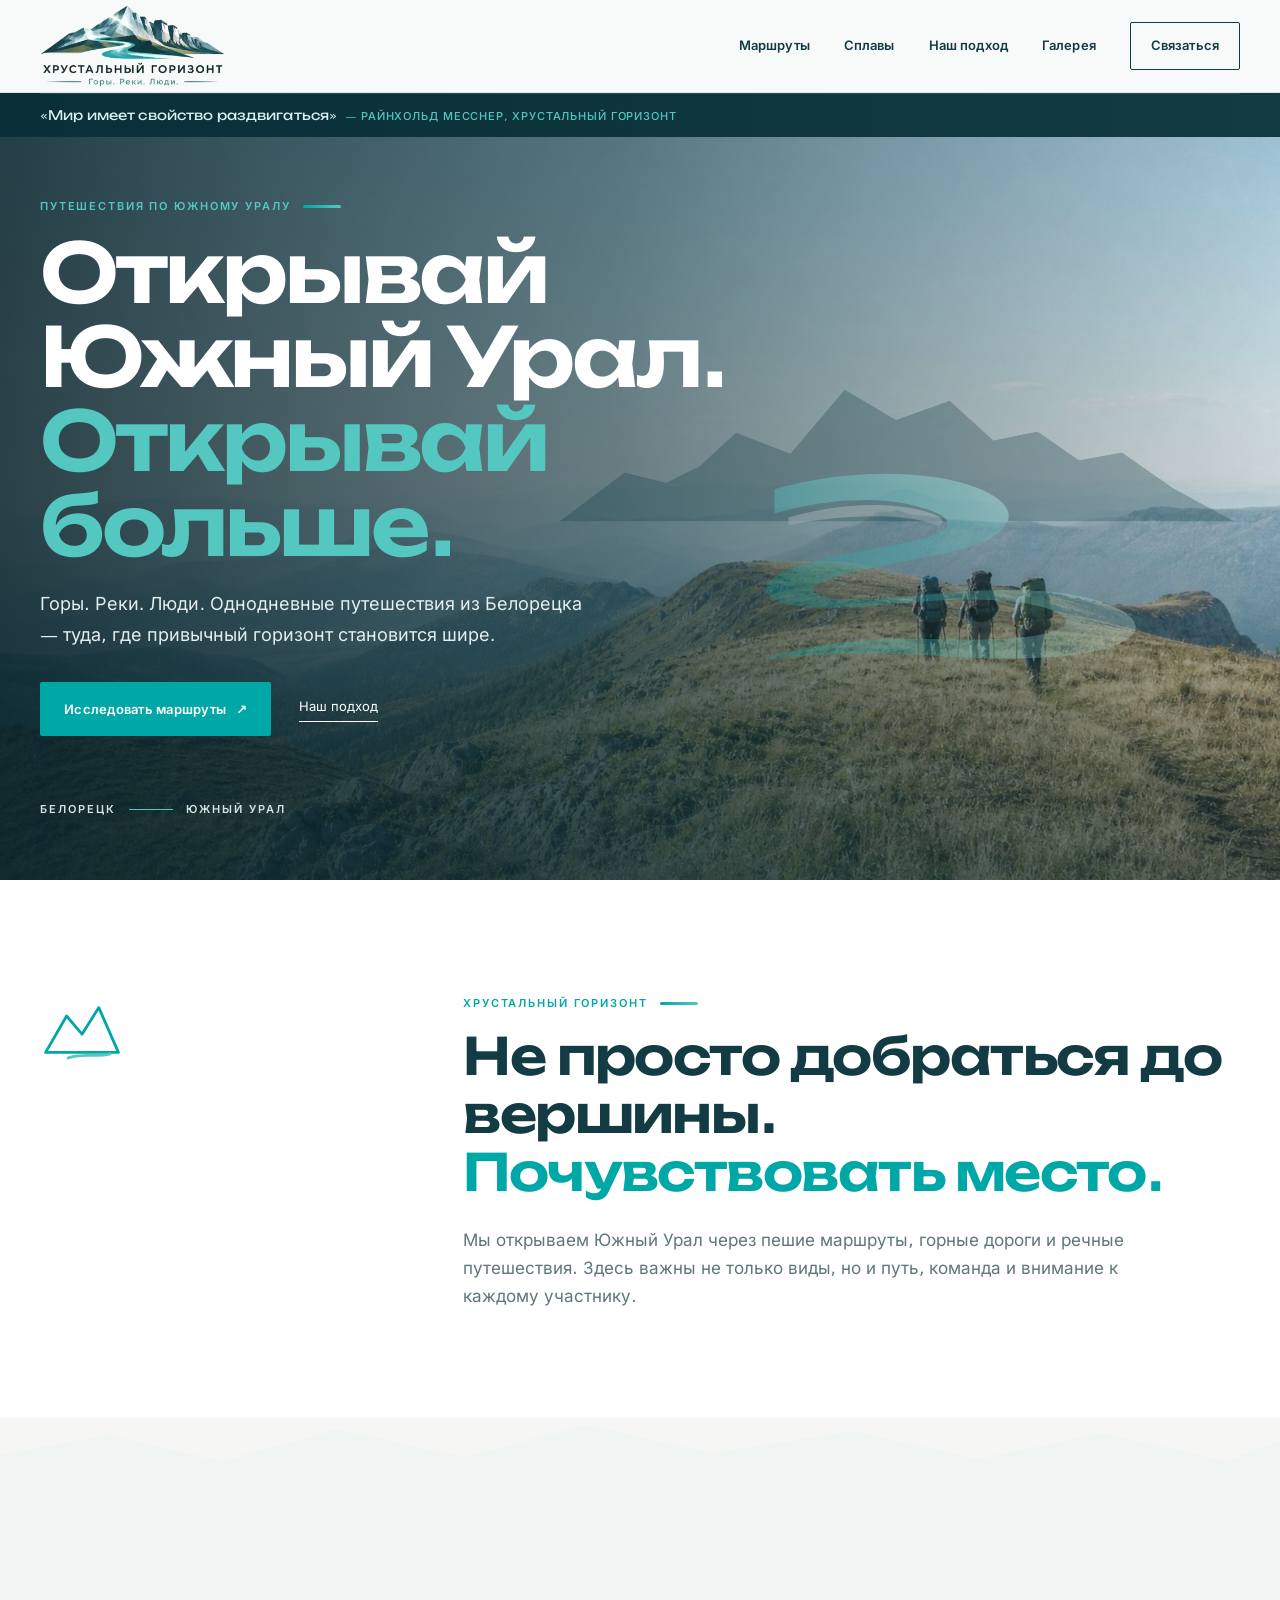
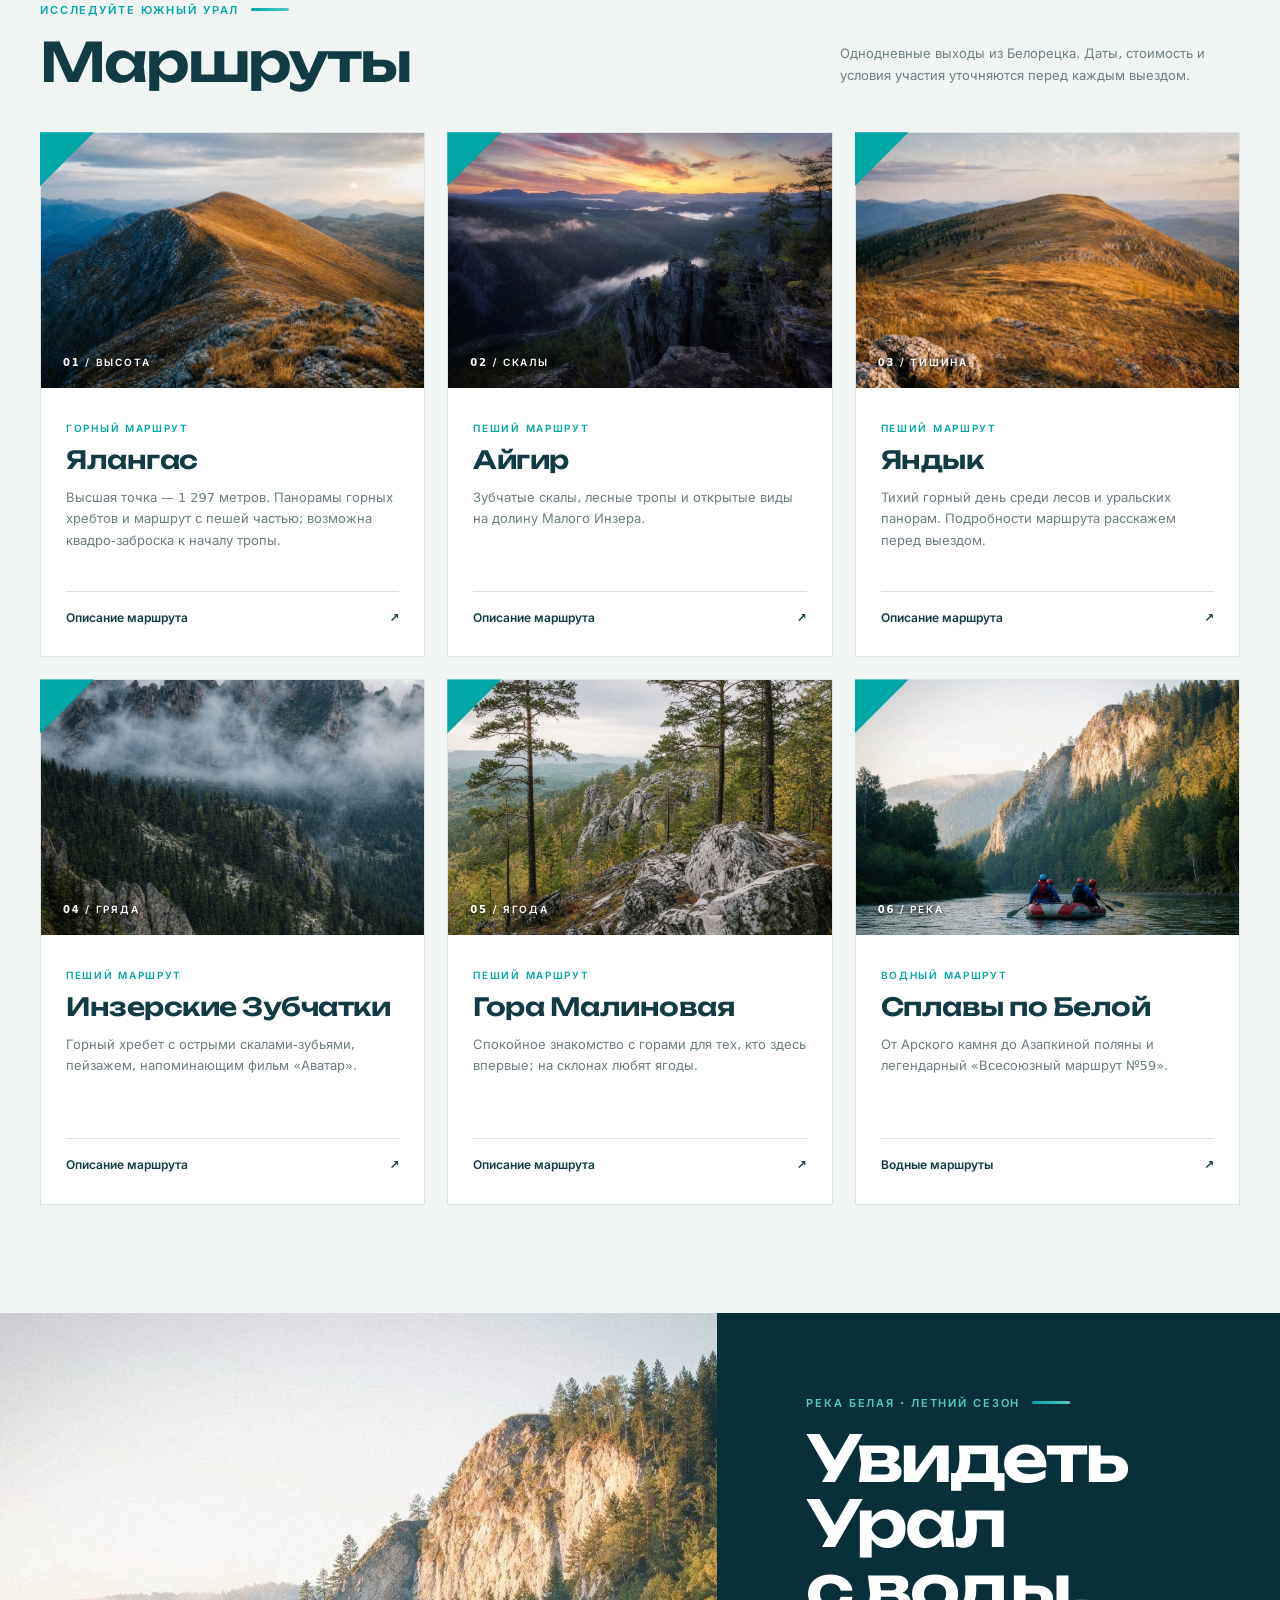
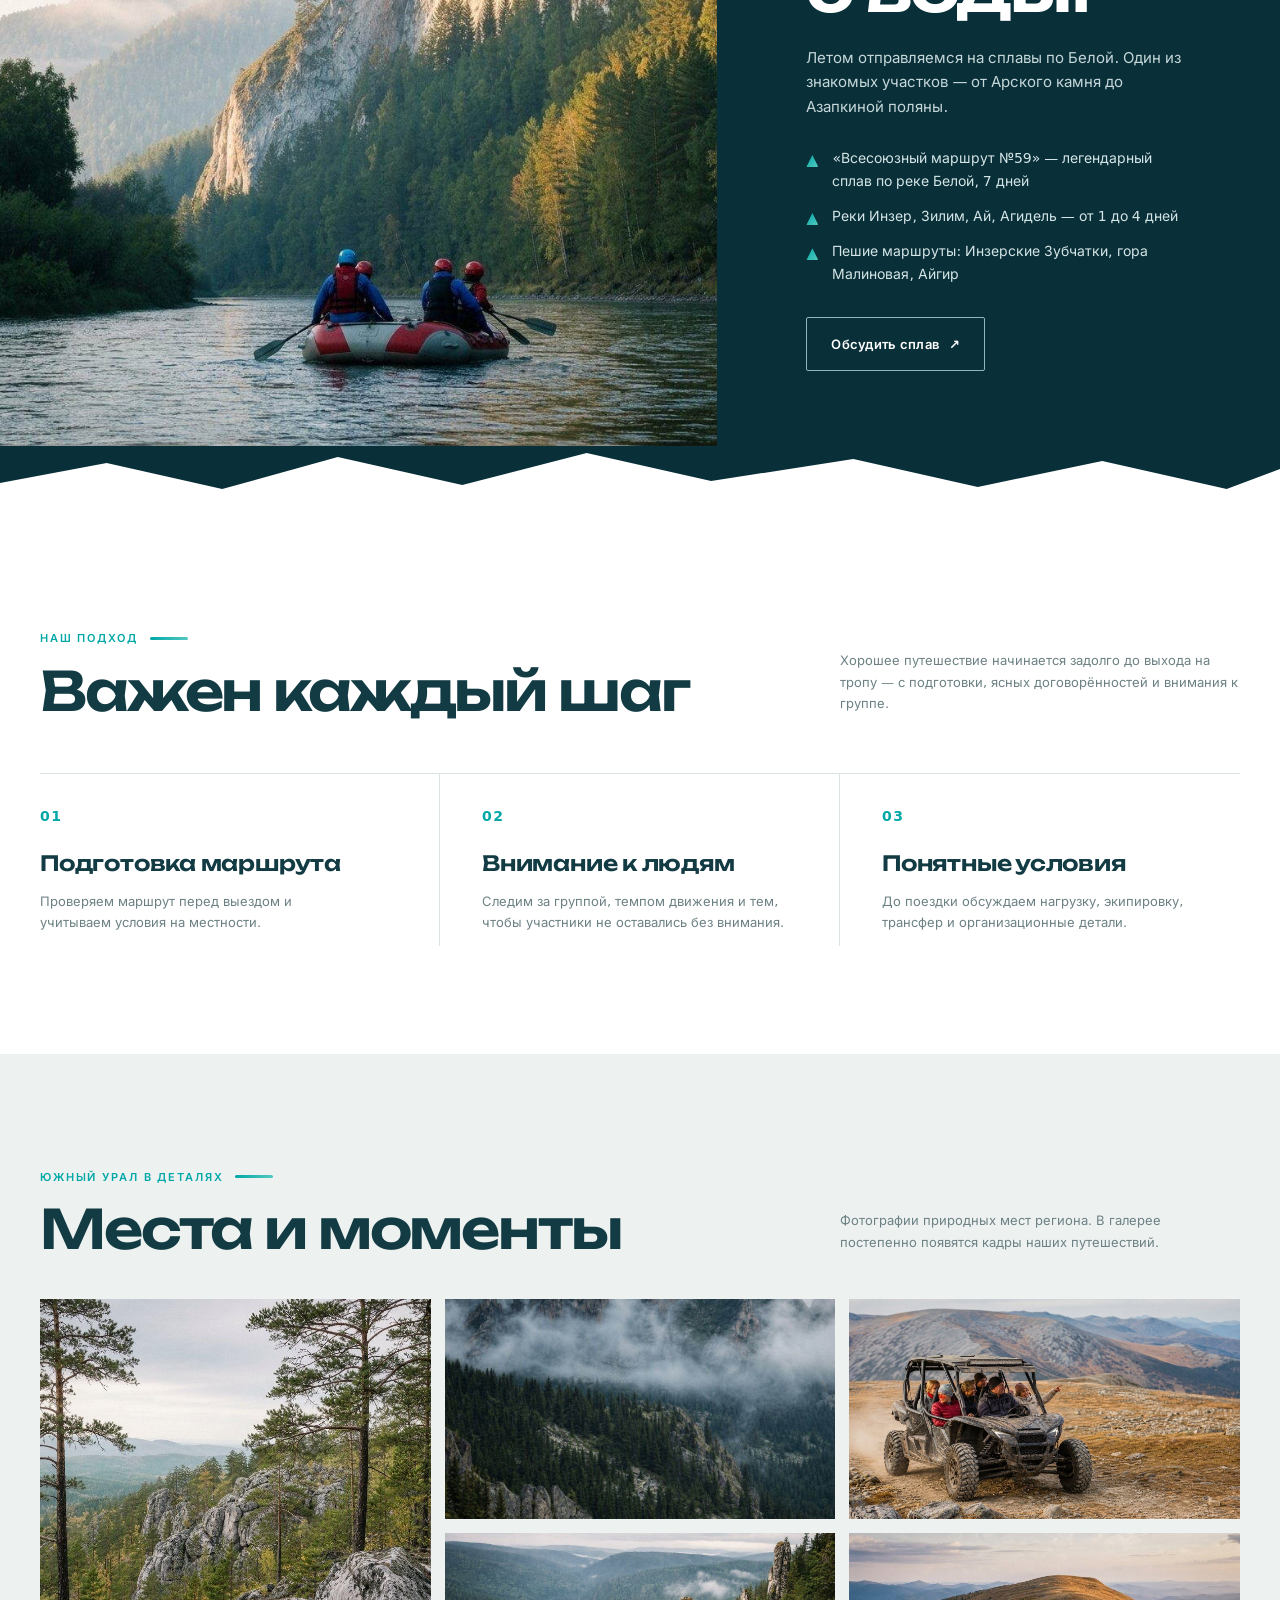
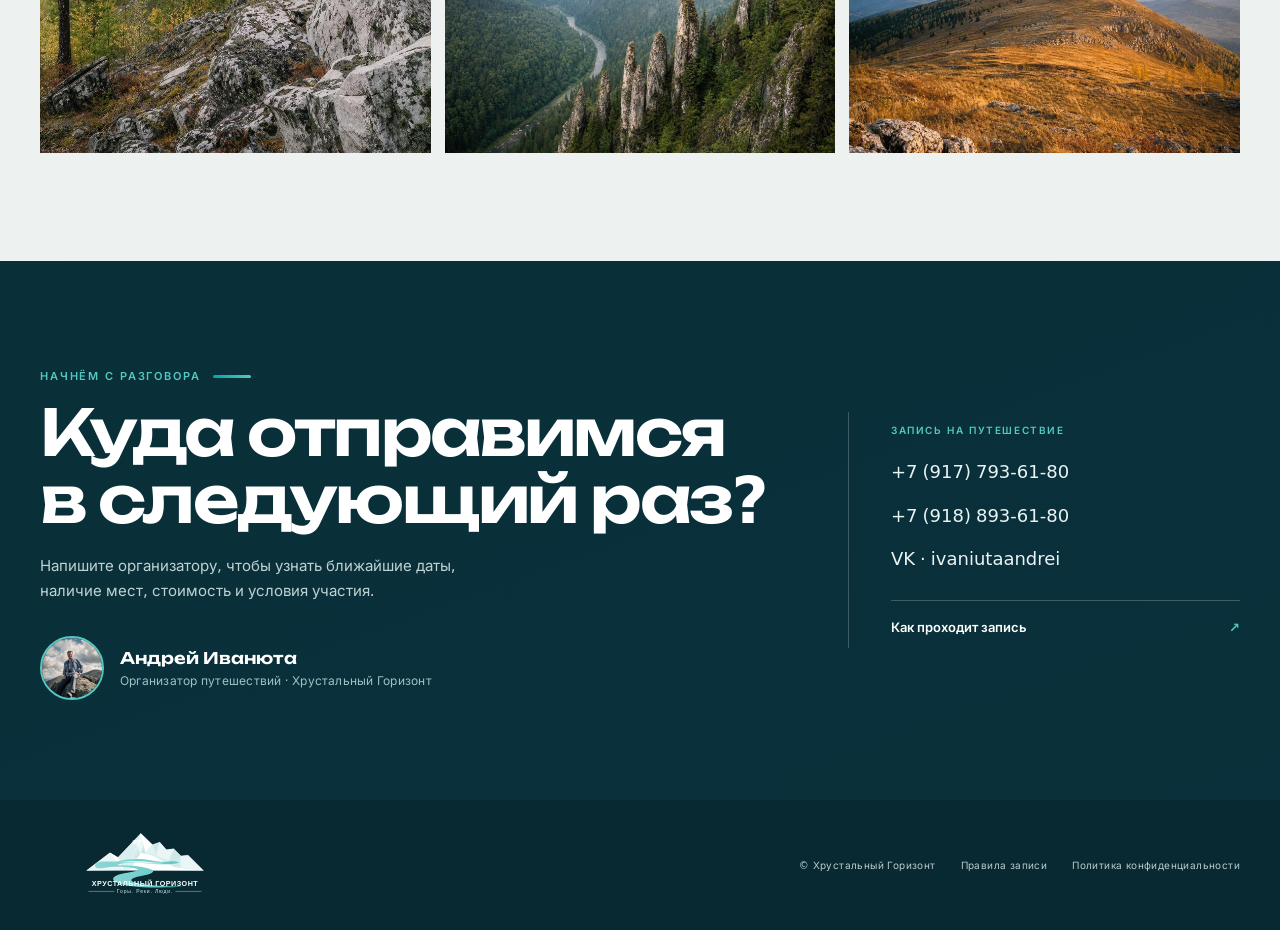
==== commit 865ede2e: "Rebuild site in logo design: 6 route pages, transparent approved logo, Messner quote in header" ====
--- a/index.html
+++ b/index.html
@@ -4,17 +4,16 @@
   <meta charset="utf-8">
   <meta name="viewport" content="width=device-width, initial-scale=1">
   <title>Хрустальный Горизонт — путешествия по Южному Уралу</title>
-  <meta name="description" content="Однодневные походы из Белорецка: Ялангас, Айгир, Яндык. Летние сплавы по реке Белой. Открывай Южный Урал. Открывай больше.">
-  <meta name="theme-color" content="#102f36">
+  <meta name="description" content="Однодневные походы из Белорецка: Ялангас, Айгир, Яндык. Летние сплавы по реке Белой. Пешие и водные маршруты по Башкирии. Открывай Южный Урал. Открывай больше.">
+  <meta name="theme-color" content="#123b43">
   <meta name="robots" content="index,follow">
   <link rel="canonical" href="https://dtm752.github.io/test5/">
   <meta property="og:type" content="website">
   <meta property="og:locale" content="ru_RU">
   <meta property="og:title" content="Хрустальный Горизонт — Горы. Реки. Люди.">
   <meta property="og:description" content="Путешествия по Южному Уралу из Белорецка. Открывай Южный Урал. Открывай больше.">
-  <meta property="og:image" content="https://dtm752.github.io/test5/assets/logo-approved.webp">
+  <meta property="og:image" content="assets/og-cover.jpg">
   <link rel="icon" href="assets/favicon.svg" type="image/svg+xml">
-  <link rel="preload" as="image" href="https://commons.wikimedia.org/wiki/Special:FilePath/Гора_Ялангас_-_panoramio.jpg">
   <link rel="stylesheet" href="styles.css">
   <script type="application/ld+json">
   {"@context":"https://schema.org","@type":"Organization","name":"Хрустальный Горизонт","description":"Однодневные путешествия по Южному Уралу из Белорецка: Ялангас, Айгир, Яндык и летние сплавы по реке Белой.","areaServed":{"@type":"Place","name":"Белорецк и Южный Урал"},"url":"https://dtm752.github.io/test5/"}
@@ -22,50 +21,283 @@
 </head>
 <body>
 <a class="skip" href="#main">Перейти к содержанию</a>
+
+<!-- ===== Шапка ===== -->
 <header class="header">
   <div class="wrap header-inner">
-    <a class="brand" href="#top" aria-label="Хрустальный Горизонт — главная"><img src="assets/logo-approved.webp" alt="Хрустальный Горизонт. Горы. Реки. Люди."></a>
+    <a class="brand" href="#top" aria-label="Хрустальный Горизонт — главная">
+      <img src="assets/logo-approved.webp" alt="Хрустальный Горизонт. Горы. Реки. Люди.">
+    </a>
     <button class="menu" type="button" aria-expanded="false" aria-controls="nav"><span>Меню</span><span aria-hidden="true">☰</span></button>
     <nav id="nav" aria-label="Основная навигация">
-      <a href="#routes">Маршруты</a><a href="#river">Сплавы</a><a href="#about">Наш подход</a><a href="#gallery">Галерея</a><a class="nav-cta" href="#contacts">Связаться</a>
+      <a href="#routes">Маршруты</a>
+      <a href="#river">Сплавы</a>
+      <a href="#about">Наш подход</a>
+      <a href="#gallery">Галерея</a>
+      <a class="nav-cta" href="#contacts">Связаться</a>
     </nav>
   </div>
 </header>
+<!-- Цитата в шапке -->
+<div class="header-quote">
+  <div class="wrap">
+    <p>«Мир имеет свойство раздвигаться» <span>— Райнхольд Месснер, Хрустальный Горизонт</span></p>
+  </div>
+</div>
+
 <main id="main">
-<section class="hero" id="top">
-  <div class="hero-photo" role="img" aria-label="Горный хребет Ялангас в Южном Урале"></div><div class="hero-overlay"></div>
-  <div class="wrap hero-inner">
-    <p class="quote">«Мир имеет свойство раздвигаться» <span>— Райнхольд Месснер</span></p>
-    <p class="eyebrow light">Путешествия по Южному Уралу</p>
-    <h1>Открывай Южный Урал.<br><em>Открывай больше.</em></h1>
-    <p class="hero-sub">Горы. Реки. Люди. Однодневные путешествия из Белорецка — туда, где привычный горизонт становится шире.</p>
-    <div class="hero-actions"><a class="btn btn-primary" href="#routes">Исследовать маршруты <span aria-hidden="true">↗</span></a><a class="text-link light-link" href="#about">Наш подход</a></div>
-    <div class="hero-signature"><span>Белорецк</span><i></i><span>Южный Урал</span></div>
-  </div>
-  <a class="photo-credit" href="https://commons.wikimedia.org/wiki/File:Гора_Ялангас_-_panoramio.jpg" target="_blank" rel="noopener">Фото: Pesotsky · CC BY 3.0</a>
-</section>
-<section class="intro section"><div class="wrap intro-grid"><p class="eyebrow">Хрустальный Горизонт</p><div><h2>Не просто добраться до вершины.<br><em>Почувствовать место.</em></h2><p class="intro-copy">Мы открываем Южный Урал через пешие маршруты, горные дороги и речные путешествия. Здесь важны не только виды, но и путь, команда и внимание к каждому участнику.</p></div></div></section>
-<section class="section routes" id="routes"><div class="wrap">
-  <div class="section-head"><div><p class="eyebrow">Исследуйте Южный Урал</p><h2>Маршруты</h2></div><p class="section-note">Однодневные выходы из Белорецка. Даты, стоимость и условия участия уточняются перед каждым выездом.</p></div>
-  <div class="route-grid">
-    <article class="route-card route-large"><a class="route-image" href="https://visit-bashkortostan.ru/hrebet-yalangas-2/" target="_blank" rel="noopener"><img src="https://commons.wikimedia.org/wiki/Special:FilePath/Гора_Ялангас_-_panoramio.jpg" alt="Гора Ялангас — скальные гребни Южного Урала" loading="lazy"><span class="image-index">01 / ВЫСОТА</span></a><div class="route-info"><p class="eyebrow">Горный маршрут</p><h3>Ялангас</h3><p>Высшая точка — 1 297 метров. Панорамы горных хребтов и маршрут с пешей частью; возможна квадро-заброска к началу тропы.</p><a class="arrow-link" href="#contacts">Узнать о ближайшем выезде <span>↗</span></a></div></article>
-    <article class="route-card"><a class="route-image" href="https://visit-bashkortostan.ru/aygirskie-skaly/" target="_blank" rel="noopener"><img src="https://commons.wikimedia.org/wiki/Special:FilePath/Айгир_гора_в_Башкирии.jpg" alt="Горные скалы Айгира в Белорецком районе" loading="lazy"><span class="image-index">02 / СКАЛЫ</span></a><div class="route-info"><p class="eyebrow">Пеший маршрут</p><h3>Айгир</h3><p>Зубчатые скалы, лесные тропы и открытые виды на долину Малого Инзера.</p><a class="arrow-link" href="#contacts">Узнать о ближайшем выезде <span>↗</span></a></div></article>
-    <article class="route-card"><div class="route-image route-placeholder"><span>ЮЖНЫЙ УРАЛ</span></div><div class="route-info"><p class="eyebrow">Пеший маршрут</p><h3>Яндык</h3><p>Тихий горный день среди лесов и уральских панорам. Подробности маршрута расскажем перед выездом.</p><a class="arrow-link" href="#contacts">Узнать о ближайшем выезде <span>↗</span></a></div></article>
-  </div>
-</div></section>
-<section class="river-section" id="river"><div class="river-image"><img src="https://commons.wikimedia.org/wiki/Special:FilePath/Туман_на_реке_Белая.jpg" alt="Туман над рекой Белая в Южно-Уральском заповеднике" loading="lazy"></div><div class="river-copy"><p class="eyebrow light">Река Белая · летний сезон</p><h2>Увидеть Урал<br>с воды.</h2><p>Летом отправляемся на сплавы по Белой. Один из знакомых участков — от Арского камня до Азапкиной поляны.</p><a class="btn btn-outline" href="#contacts">Обсудить сплав <span aria-hidden="true">↗</span></a></div></section>
-<section class="section values" id="about"><div class="wrap"><div class="section-head"><div><p class="eyebrow">Наш подход</p><h2>Важен каждый шаг</h2></div><p class="section-note">Хорошее путешествие начинается задолго до выхода на тропу — с подготовки, ясных договорённостей и внимания к группе.</p></div><div class="value-grid">
-  <article><span>01</span><h3>Подготовка маршрута</h3><p>Проверяем маршрут перед выездом и учитываем условия на местности.</p></article>
-  <article><span>02</span><h3>Внимание к людям</h3><p>Следим за группой, темпом движения и тем, чтобы участники не оставались без внимания.</p></article>
-  <article><span>03</span><h3>Понятные условия</h3><p>До поездки обсуждаем нагрузку, экипировку, трансфер и организационные детали.</p></article>
-</div></div></section>
-<section class="section gallery" id="gallery"><div class="wrap"><div class="section-head"><div><p class="eyebrow">Южный Урал в деталях</p><h2>Места и моменты</h2></div><p class="section-note">Фотографии природных мест региона. В галерее постепенно появятся кадры наших путешествий.</p></div><div class="gallery-grid">
-  <img src="https://commons.wikimedia.org/wiki/Special:FilePath/Айгир_гора_в_Башкирии.jpg" alt="Скалы Айгира" loading="lazy">
-  <img src="https://commons.wikimedia.org/wiki/Special:FilePath/Гора_Ялангас_-_panoramio.jpg" alt="Горный рельеф Ялангаса" loading="lazy">
-  <img src="https://commons.wikimedia.org/wiki/Special:FilePath/Туман_на_реке_Белая.jpg" alt="Река Белая в утреннем тумане" loading="lazy">
-</div><p class="gallery-credit">Фото Ялангаса: Pesotsky, <a href="https://creativecommons.org/licenses/by/3.0/" target="_blank" rel="noopener">CC BY 3.0</a>. Фото Айгира: Aidar254, <a href="https://creativecommons.org/licenses/by-sa/4.0/" target="_blank" rel="noopener">CC BY-SA 4.0</a>. Фото реки Белой: Datrushkevich, <a href="https://creativecommons.org/licenses/by-sa/4.0/" target="_blank" rel="noopener">CC BY-SA 4.0</a>. Изображения размещены с указанием авторства и ссылкой на лицензии; сторонние фотографии не являются снимками наших групп.</p></div></section>
-<section class="contact-section" id="contacts"><div class="wrap contact-inner"><div><p class="eyebrow light">Начнём с разговора</p><h2>Куда отправимся<br>в следующий раз?</h2><p>Напишите организатору, чтобы узнать ближайшие даты, наличие мест, стоимость и условия участия.</p></div><div class="contact-panel"><span class="contact-label">Запись на путешествие</span><p>Контактные ссылки организатора пока не опубликованы. Мы не размещаем вымышленные номера и адреса.</p><a class="contact-doc" href="pages/booking.html">Как проходит запись <span>↗</span></a></div></div></section>
+
+  <!-- ===== Hero ===== -->
+  <section class="hero" id="top">
+    <div class="hero-photo" role="img" aria-label="Горный хребет Южного Урала в утренней дымке"></div>
+    <div class="hero-overlay"></div>
+    <!-- Знак бренда как часть дизайна: гранёные горы и река из логотипа -->
+    <svg class="logo-watermark" viewBox="0 0 1200 470" preserveAspectRatio="xMidYMid meet" aria-hidden="true">
+      <defs>
+        <linearGradient id="wmDark" x1="0" y1="0" x2="1" y2="1"><stop stop-color="#0a323c"/><stop offset="1" stop-color="#0d3c46"/></linearGradient>
+        <linearGradient id="wmRiver" x1="0" y1="0" x2="1" y2="0"><stop stop-color="#00a7a7"/><stop offset=".55" stop-color="#54c8c0"/><stop offset="1" stop-color="#d8f3ed"/></linearGradient>
+      </defs>
+      <g transform="translate(0 5)">
+        <path d="M75 250 176 174 260 195 350 112 435 145 520 45 600 92 684 62 752 124 821 110 886 155 953 143 1032 198 1128 250Z" fill="url(#wmDark)"/>
+        <path d="m75 250 101-76 84 21 90-83 85 33 85-100 80 47 84-30 68 62 69-14 65 45 67-12 79 55-147-4-70-34-91 24-83-37-90 25-84-32-82 40-96-14-86 43Z" fill="#0c3742"/>
+        <path d="M410 238c88-25 168-27 228-10 55 15 57 34 8 48-54 15-128 22-195 43-42 13-65 31-49 47 24 24 111 22 198 13 111-11 184-8 233 6 36 11 42 23 19 34-33 16-116 17-198 15-108-2-208 10-260 32 96-12 191-11 281-5 119 8 227 3 278-22 37-18 26-44-31-63-70-23-170-22-277-11-89 9-153 10-171-2-13-9 5-18 43-29 75-21 164-30 214-50 67-27 58-67-18-91-85-27-211-20-303 7Z" fill="url(#wmRiver)"/>
+        <path d="M432 244c79-23 160-25 215-9 25 7 31 15 20 23-25-13-80-18-130-15-40 2-75 7-105 13Z" fill="#f4f1e8" opacity=".6"/>
+      </g>
+    </svg>
+    <div class="wrap hero-inner">
+      <p class="eyebrow light">Путешествия по Южному Уралу</p>
+      <h1>Открывай Южный Урал.<br><em>Открывай больше.</em></h1>
+      <p class="hero-sub">Горы. Реки. Люди. Однодневные путешествия из Белорецка — туда, где привычный горизонт становится шире.</p>
+      <div class="hero-actions">
+        <a class="btn btn-primary" href="#routes">Исследовать маршруты <span aria-hidden="true">↗</span></a>
+        <a class="text-link light-link" href="#about">Наш подход</a>
+      </div>
+      <div class="hero-signature"><span>Белорецк</span><i></i><span>Южный Урал</span></div>
+    </div>
+  </section>
+
+  <!-- ===== Intro ===== -->
+  <section class="section intro">
+    <div class="wrap intro-grid">
+      <div class="intro-mark">
+        <svg viewBox="0 0 120 120" aria-hidden="true">
+          <polygon points="8,92 38,40 60,66 84,28 112,92" fill="none" stroke="#00a7a7" stroke-width="4" stroke-linejoin="round"/>
+          <path d="M40 100 C 60 92 80 100 100 94" fill="none" stroke="#54c8c0" stroke-width="4" stroke-linecap="round"/>
+        </svg>
+      </div>
+      <div>
+        <p class="eyebrow">Хрустальный Горизонт</p>
+        <h2>Не просто добраться до вершины.<br><em>Почувствовать место.</em></h2>
+        <p class="intro-copy">Мы открываем Южный Урал через пешие маршруты, горные дороги и речные путешествия. Здесь важны не только виды, но и путь, команда и внимание к каждому участнику.</p>
+      </div>
+    </div>
+  </section>
+
+  <!-- гранёный разделитель -->
+  <div class="ridge" aria-hidden="true">
+    <svg viewBox="0 0 1440 70" preserveAspectRatio="none"><path d="M0 70 0 38 120 18 250 44 380 12 520 40 660 8 800 36 960 14 1100 42 1240 16 1380 44 1440 24 1440 70Z" fill="#f0f4f3"/></svg>
+  </div>
+
+  <!-- ===== Маршруты ===== -->
+  <section class="section routes" id="routes">
+    <div class="wrap">
+      <div class="section-head">
+        <div>
+          <p class="eyebrow">Исследуйте Южный Урал</p>
+          <h2>Маршруты</h2>
+        </div>
+        <p class="section-note">Однодневные выходы из Белорецка. Даты, стоимость и условия участия уточняются перед каждым выездом.</p>
+      </div>
+      <div class="route-grid">
+        <article class="route-card">
+          <a class="route-image" href="pages/marshrut-yalangas.html">
+            <img src="assets/img/yalangas-ridge.jpg" alt="Горный хребет Ялангас — скальные гребни Южного Урала" loading="lazy">
+            <span class="image-index">01 / ВЫСОТА</span>
+          </a>
+          <div class="route-info">
+            <p class="eyebrow">Горный маршрут</p>
+            <h3>Ялангас</h3>
+            <p>Высшая точка — 1 297 метров. Панорамы горных хребтов и маршрут с пешей частью; возможна квадро-заброска к началу тропы.</p>
+            <a class="arrow-link" href="pages/marshrut-yalangas.html">Описание маршрута <span>↗</span></a>
+          </div>
+        </article>
+        <article class="route-card">
+          <a class="route-image" href="pages/marshrut-aigir.html">
+            <img src="assets/img/aigir-new.jpg" alt="Горные скалы Айгира в Белорецком районе" loading="lazy">
+            <span class="image-index">02 / СКАЛЫ</span>
+          </a>
+          <div class="route-info">
+            <p class="eyebrow">Пеший маршрут</p>
+            <h3>Айгир</h3>
+            <p>Зубчатые скалы, лесные тропы и открытые виды на долину Малого Инзера.</p>
+            <a class="arrow-link" href="pages/marshrut-aigir.html">Описание маршрута <span>↗</span></a>
+          </div>
+        </article>
+        <article class="route-card">
+          <a class="route-image" href="pages/marshrut-yandyk.html">
+            <img src="assets/img/yandyk.jpg" alt="Лесистый горный массив Яндыка" loading="lazy">
+            <span class="image-index">03 / ТИШИНА</span>
+          </a>
+          <div class="route-info">
+            <p class="eyebrow">Пеший маршрут</p>
+            <h3>Яндык</h3>
+            <p>Тихий горный день среди лесов и уральских панорам. Подробности маршрута расскажем перед выездом.</p>
+            <a class="arrow-link" href="pages/marshrut-yandyk.html">Описание маршрута <span>↗</span></a>
+          </div>
+        </article>
+        <article class="route-card">
+          <a class="route-image" href="pages/marshrut-zubchatki.html">
+            <img src="assets/img/zubchatki.jpg" alt="Инзерские Зубчатки — острые скальные гряды" loading="lazy">
+            <span class="image-index">04 / ГРЯДА</span>
+          </a>
+          <div class="route-info">
+            <p class="eyebrow">Пеший маршрут</p>
+            <h3>Инзерские Зубчатки</h3>
+            <p>Горный хребет с острыми скалами-зубьями, пейзажем, напоминающим фильм «Аватар».</p>
+            <a class="arrow-link" href="pages/marshrut-zubchatki.html">Описание маршрута <span>↗</span></a>
+          </div>
+        </article>
+        <article class="route-card">
+          <a class="route-image" href="pages/marshrut-malinovaya.html">
+            <img src="assets/img/malinovaya.jpg" alt="Гора Малиновая" loading="lazy">
+            <span class="image-index">05 / ЯГОДА</span>
+          </a>
+          <div class="route-info">
+            <p class="eyebrow">Пеший маршрут</p>
+            <h3>Гора Малиновая</h3>
+            <p>Спокойное знакомство с горами для тех, кто здесь впервые; на склонах любят ягоды.</p>
+            <a class="arrow-link" href="pages/marshrut-malinovaya.html">Описание маршрута <span>↗</span></a>
+          </div>
+        </article>
+        <article class="route-card">
+          <a class="route-image" href="pages/marshrut-voda.html">
+            <img src="assets/img/rafting.jpg" alt="Сплав по реке Белой в Башкирии" loading="lazy">
+            <span class="image-index">06 / РЕКА</span>
+          </a>
+          <div class="route-info">
+            <p class="eyebrow">Водный маршрут</p>
+            <h3>Сплавы по Белой</h3>
+            <p>От Арского камня до Азапкиной поляны и легендарный «Всесоюзный маршрут №59».</p>
+            <a class="arrow-link" href="pages/marshrut-voda.html">Водные маршруты <span>↗</span></a>
+          </div>
+        </article>
+      </div>
+    </div>
+  </section>
+
+  <!-- ===== Сплавы / Водные маршруты ===== -->
+  <section class="river-section" id="river">
+    <div class="river-image">
+      <img src="assets/img/rafting.jpg" alt="Сплав по реке Белой в Башкирии" loading="lazy">
+    </div>
+    <div class="river-copy">
+      <p class="eyebrow light">Река Белая · летний сезон</p>
+      <h2>Увидеть Урал<br>с воды.</h2>
+      <p>Летом отправляемся на сплавы по Белой. Один из знакомых участков — от Арского камня до Азапкиной поляны.</p>
+      <ul class="water-list">
+        <li>«Всесоюзный маршрут №59» — легендарный сплав по реке Белой, 7 дней</li>
+        <li>Реки Инзер, Зилим, Ай, Агидель — от 1 до 4 дней</li>
+        <li>Пешие маршруты: Инзерские Зубчатки, гора Малиновая, Айгир</li>
+      </ul>
+      <a class="btn btn-outline" href="#contacts">Обсудить сплав <span aria-hidden="true">↗</span></a>
+    </div>
+  </section>
+
+  <!-- гранёный разделитель -->
+  <div class="ridge ridge-teal" aria-hidden="true">
+    <svg viewBox="0 0 1440 70" preserveAspectRatio="none"><path d="M0 70 0 38 120 18 250 44 380 12 520 40 660 8 800 36 960 14 1100 42 1240 16 1380 44 1440 24 1440 70Z" fill="#ffffff"/></svg>
+  </div>
+
+  <!-- ===== Наш подход ===== -->
+  <section class="section values" id="about">
+    <div class="wrap">
+      <div class="section-head">
+        <div>
+          <p class="eyebrow">Наш подход</p>
+          <h2>Важен каждый шаг</h2>
+        </div>
+        <p class="section-note">Хорошее путешествие начинается задолго до выхода на тропу — с подготовки, ясных договорённостей и внимания к группе.</p>
+      </div>
+      <div class="value-grid">
+        <article>
+          <span class="value-num">01</span>
+          <h3>Подготовка маршрута</h3>
+          <p>Проверяем маршрут перед выездом и учитываем условия на местности.</p>
+        </article>
+        <article>
+          <span class="value-num">02</span>
+          <h3>Внимание к людям</h3>
+          <p>Следим за группой, темпом движения и тем, чтобы участники не оставались без внимания.</p>
+        </article>
+        <article>
+          <span class="value-num">03</span>
+          <h3>Понятные условия</h3>
+          <p>До поездки обсуждаем нагрузку, экипировку, трансфер и организационные детали.</p>
+        </article>
+      </div>
+    </div>
+  </section>
+
+  <!-- ===== Галерея ===== -->
+  <section class="section gallery" id="gallery">
+    <div class="wrap">
+      <div class="section-head">
+        <div>
+          <p class="eyebrow">Южный Урал в деталях</p>
+          <h2>Места и моменты</h2>
+        </div>
+        <p class="section-note">Фотографии природных мест региона. В галерее постепенно появятся кадры наших путешествий.</p>
+      </div>
+      <div class="gallery-grid">
+        <figure class="g-tall"><img src="assets/img/malinovaya.jpg" alt="Гора Малиновая" loading="lazy"></figure>
+        <figure><img src="assets/img/zubchatki.jpg" alt="Инзерские Зубчатки" loading="lazy"></figure>
+        <figure><img src="assets/img/quad-passengers.jpg" alt="Заброска на квадроцикле" loading="lazy"></figure>
+        <figure><img src="assets/img/aigir.jpg" alt="Скалы Айгира" loading="lazy"></figure>
+        <figure><img src="assets/img/yandyk.jpg" alt="Леса Яндыка" loading="lazy"></figure>
+      </div>
+    </div>
+  </section>
+
+  <!-- ===== Контакты ===== -->
+  <section class="contact-section" id="contacts">
+    <div class="wrap contact-inner">
+      <div>
+        <p class="eyebrow light">Начнём с разговора</p>
+        <h2>Куда отправимся<br>в следующий раз?</h2>
+        <p>Напишите организатору, чтобы узнать ближайшие даты, наличие мест, стоимость и условия участия.</p>
+        <div class="organizer">
+          <img src="assets/img/guide-andrey.jpg" alt="Андрей Иванюта, организатор походов">
+          <div>
+            <span class="organizer-name">Андрей Иванюта</span>
+            <span class="organizer-role">Организатор путешествий · Хрустальный Горизонт</span>
+          </div>
+        </div>
+      </div>
+      <div class="contact-panel">
+        <span class="contact-label">Запись на путешествие</span>
+        <ul class="contact-lines">
+          <li><a href="tel:+79177936180">+7 (917) 793-61-80</a></li>
+          <li><a href="tel:+79188936180">+7 (918) 893-61-80</a></li>
+          <li><a href="https://vk.ru/ivaniutaandrei" target="_blank" rel="noopener">VK · ivaniutaandrei</a></li>
+        </ul>
+        <a class="contact-doc" href="pages/booking.html">Как проходит запись <span>↗</span></a>
+      </div>
+    </div>
+  </section>
+
 </main>
-<footer><div class="wrap footer-inner"><a class="footer-brand" href="#top"><img src="assets/logo-approved.webp" alt="Хрустальный Горизонт"></a><div class="footer-links"><span>© Хрустальный Горизонт</span><a href="pages/booking.html">Правила записи</a><a href="pages/privacy.html">Политика конфиденциальности</a></div></div></footer>
+
+<footer>
+  <div class="wrap footer-inner">
+    <a class="footer-brand" href="#top"><img src="assets/logo-light.svg" alt="Хрустальный Горизонт"></a>
+    <div class="footer-links">
+      <span>© Хрустальный Горизонт</span>
+      <a href="pages/booking.html">Правила записи</a>
+      <a href="pages/privacy.html">Политика конфиденциальности</a>
+    </div>
+  </div>
+</footer>
+
 <script src="script.js" defer></script>
-</body></html>+</body>
+</html>
--- a/styles.css
+++ b/styles.css
@@ -1,14 +1,253 @@
-:root{--ink:#123b43;--deep:#092f39;--teal:#079ba2;--paper:#f6f7f5;--white:#fff;--muted:#6d8184;--line:#dbe4e3;--sand:#d7c9a6}
-*{box-sizing:border-box}html{scroll-behavior:smooth;scroll-padding-top:92px}body{margin:0;background:var(--paper);color:var(--ink);font-family:system-ui,-apple-system,'Segoe UI',Arial,sans-serif;font-size:16px;line-height:1.65}a{color:inherit;text-decoration:none}.wrap{width:min(1200px,calc(100% - 64px));margin:auto}.skip{position:absolute;left:-9999px}.skip:focus{left:16px;top:16px;background:#fff;padding:12px;z-index:99}
-.header{position:sticky;top:0;z-index:20;background:#f8faf9ed;backdrop-filter:blur(16px);border-bottom:1px solid #dce5e4}.header-inner{height:92px;display:flex;align-items:center;justify-content:space-between;gap:32px}.brand{display:block;width:208px;height:82px;flex-shrink:0;overflow:hidden}.brand img{display:block;width:100%;height:100%;object-fit:contain}nav{display:flex;align-items:center;gap:34px;font-size:13px;font-weight:700;letter-spacing:.02em}nav a{transition:color .2s}nav a:hover,.arrow-link:hover{color:var(--teal)}.nav-cta{padding:12px 20px;border:1px solid var(--ink);border-radius:2px}.menu{display:none}
-.hero{position:relative;min-height:690px;overflow:hidden;background:var(--deep);color:#fff}.hero-photo,.hero-overlay{position:absolute;inset:0}.hero-photo{background:url('https://commons.wikimedia.org/wiki/Special:FilePath/Гора_Ялангас_-_panoramio.jpg') center 46%/cover no-repeat;transform:scale(1.015)}.hero-overlay{background:linear-gradient(90deg,rgba(6,35,43,.88) 0%,rgba(7,43,51,.62) 48%,rgba(7,43,51,.12) 100%),linear-gradient(0deg,rgba(7,36,44,.48),transparent 42%)}.hero-inner{position:relative;z-index:1;min-height:690px;display:flex;flex-direction:column;justify-content:center;align-items:flex-start;padding:56px 0 58px}.quote{margin:0 0 42px;color:#e5eeee;font-size:14px;font-style:italic;letter-spacing:.015em}.quote span{font-style:normal;color:#a8c4c5;margin-left:8px}.eyebrow{margin:0 0 14px;color:var(--teal);font-size:11px;font-weight:800;letter-spacing:.17em;text-transform:uppercase}.eyebrow.light{color:#8ed6d6}.hero h1{font-size:clamp(48px,6.5vw,86px);line-height:1.02;letter-spacing:-.06em;font-weight:800;margin:0 0 24px;max-width:900px}.hero h1 em{font-style:normal;color:#a6d8d5}.hero-sub{font-size:18px;line-height:1.7;color:#e3eeee;max-width:570px;margin:0 0 32px}.hero-actions{display:flex;align-items:center;gap:28px}.btn{display:inline-flex;align-items:center;justify-content:center;gap:34px;min-height:54px;padding:0 22px;font-size:13px;font-weight:800;letter-spacing:.02em;transition:transform .2s,background .2s}.btn:hover{transform:translateY(-2px)}.btn-primary{background:var(--teal);color:white}.btn-primary:hover{background:#087f87}.text-link{font-size:13px;border-bottom:1px solid currentColor;padding-bottom:4px}.light-link{color:#fff}.hero-signature{display:flex;align-items:center;gap:13px;margin-top:72px;color:#d4e5e5;font-size:11px;letter-spacing:.18em;text-transform:uppercase}.hero-signature i{height:1px;width:44px;background:#70b9bc}.photo-credit{position:absolute;right:20px;bottom:14px;color:#ffffffb8;font-size:10px;text-decoration:underline}
-.section{padding:108px 0}.intro{background:#fff}.intro-grid{display:grid;grid-template-columns:1fr 2.2fr;gap:70px}.intro-grid .eyebrow{padding-top:15px}.intro h2{font-size:clamp(32px,4vw,52px);line-height:1.16;letter-spacing:-.045em;margin:0 0 24px;font-weight:800}.intro h2 em{font-style:normal;color:var(--teal)}.intro-copy{max-width:700px;color:#60777a;font-size:17px;margin:0}.section-head{display:flex;align-items:end;justify-content:space-between;gap:45px;margin-bottom:42px}.section-head h2{font-size:clamp(36px,4.4vw,54px);line-height:1.08;letter-spacing:-.05em;margin:0;font-weight:800}.section-note{max-width:400px;color:var(--muted);font-size:13px;margin:0 0 4px}
-.routes{background:#f0f4f3}.route-grid{display:grid;grid-template-columns:1.2fr 1fr 1fr;gap:22px;align-items:stretch}.route-card{background:white;min-width:0}.route-image{height:270px;display:block;position:relative;overflow:hidden;background:#dce7e7}.route-large .route-image{height:340px}.route-image img{width:100%;height:100%;object-fit:cover;display:block;transition:transform .5s}.route-card:hover .route-image img{transform:scale(1.035)}.route-placeholder{display:flex;align-items:center;justify-content:center;background:linear-gradient(135deg,#153e47,#6c9794 58%,#d7c9a6);color:#fff;font-size:11px;letter-spacing:.25em}.image-index{position:absolute;left:22px;bottom:18px;color:white;font-size:10px;letter-spacing:.18em;text-shadow:0 1px 5px #000}.route-info{padding:25px 25px 29px}.route-info .eyebrow{font-size:10px;margin-bottom:8px}.route-info h3{font-size:27px;line-height:1.2;margin:0 0 12px;letter-spacing:-.035em}.route-info p:not(.eyebrow){color:#6b7e80;font-size:13px;min-height:84px;margin:0 0 20px}.arrow-link{display:flex;justify-content:space-between;border-top:1px solid var(--line);padding-top:16px;font-size:12px;font-weight:800}
-.river-section{display:grid;grid-template-columns:1.12fr .88fr;min-height:510px;background:var(--deep);color:white}.river-image{min-height:510px}.river-image img{width:100%;height:100%;object-fit:cover;display:block}.river-copy{padding:75px clamp(36px,7vw,110px);align-self:center}.river-copy h2{font-size:clamp(44px,5vw,68px);line-height:1.02;letter-spacing:-.055em;margin:0 0 24px}.river-copy>p:not(.eyebrow){max-width:420px;color:#c5d7d8;font-size:15px;margin:0 0 30px}.btn-outline{border:1px solid #8bb9bc;color:white}.btn-outline:hover{background:#ffffff14}
-.values{background:#fff}.value-grid{display:grid;grid-template-columns:repeat(3,1fr);border-top:1px solid var(--line);margin-top:54px}.value-grid article{padding:28px 42px 12px 0;border-right:1px solid var(--line)}.value-grid article+article{padding-left:42px}.value-grid article:last-child{border:0}.value-grid span{color:var(--teal);font-size:11px;letter-spacing:.12em}.value-grid h3{font-size:21px;margin:24px 0 10px}.value-grid p{font-size:13px;color:var(--muted);max-width:310px;margin:0}
-.gallery{background:#edf2f1}.gallery-grid{display:grid;grid-template-columns:1.2fr 1fr 1fr;gap:18px}.gallery-grid img{width:100%;height:270px;object-fit:cover;display:block}.gallery-grid img:first-child{height:330px}.gallery-credit{font-size:11px;color:var(--muted);margin:20px 0 0}.gallery-credit a{text-decoration:underline}
-.contact-section{background:var(--deep);color:white;padding:100px 0}.contact-inner{display:grid;grid-template-columns:1.3fr .7fr;gap:80px;align-items:center}.contact-inner h2{font-size:clamp(42px,5vw,66px);line-height:1.05;letter-spacing:-.055em;margin:0 0 22px}.contact-inner>div:first-child>p:not(.eyebrow){color:#bfd2d3;max-width:480px;font-size:15px}.contact-panel{border-left:1px solid #ffffff35;padding:10px 0 10px 42px}.contact-label{font-size:10px;letter-spacing:.16em;text-transform:uppercase;color:#8ed6d6;font-weight:800}.contact-panel p{color:#c5d7d8;font-size:13px}.contact-doc{display:flex;justify-content:space-between;border-top:1px solid #ffffff35;padding-top:16px;font-size:13px;font-weight:800}.contact-doc span{color:#8ed6d6}
-footer{background:#082832;color:#b8cdcf;padding:24px 0}.footer-inner{display:flex;align-items:center;justify-content:space-between;gap:30px}.footer-brand img{display:block;width:180px;height:72px;object-fit:contain}.footer-links{display:flex;align-items:center;gap:25px;font-size:10px}.footer-links a:hover{color:white}
-@media(max-width:900px){.wrap{width:calc(100% - 40px)}.header-inner{height:82px}.brand{width:165px;height:72px}nav{gap:17px;font-size:12px}.route-grid{grid-template-columns:1fr 1fr}.route-large{grid-column:span 2}.route-large .route-image{height:300px}.intro-grid{gap:30px}.section{padding:82px 0}.river-copy{padding:50px 38px}.gallery-grid img,.gallery-grid img:first-child{height:230px}}
-@media(max-width:640px){html{scroll-padding-top:74px}.wrap{width:calc(100% - 36px)}.header-inner{height:74px}.brand{width:160px;height:68px}.menu{display:flex;align-items:center;gap:12px;margin-left:auto;border:1px solid var(--line);background:transparent;color:var(--ink);padding:9px 13px;border-radius:2px;font:800 12px system-ui}.header nav{display:none;position:absolute;top:74px;left:0;right:0;background:#f8faf9;padding:16px 22px 22px;box-shadow:0 12px 22px #092f391a;flex-direction:column;align-items:stretch;gap:0}.header nav.open{display:flex}.header nav a{padding:13px 0;border-bottom:1px solid var(--line)}.header nav .nav-cta{border:0;padding:13px 0}.hero,.hero-inner{min-height:640px}.hero-photo{background-position:58% center}.hero-overlay{background:linear-gradient(90deg,#062a34e8,#062a348c 72%,#062a3440),linear-gradient(0deg,#062a34aa,transparent 65%)}.hero-inner{padding-top:38px;padding-bottom:34px}.quote{font-size:12px;margin-bottom:34px;max-width:320px}.quote span{display:block;margin:3px 0 0}.hero h1{font-size:clamp(44px,12.5vw,66px)}.hero-sub{font-size:15px;max-width:360px}.hero-actions{align-items:flex-start;flex-direction:column;gap:17px}.hero-signature{margin-top:48px}.photo-credit{font-size:9px}.section{padding:66px 0}.intro-grid{grid-template-columns:1fr;gap:18px}.intro-grid .eyebrow{padding:0}.intro h2{font-size:34px}.intro-copy{font-size:15px}.section-head{display:block;margin-bottom:28px}.section-head h2{font-size:39px}.section-note{margin-top:14px}.route-grid{grid-template-columns:1fr;gap:18px}.route-large{grid-column:auto}.route-image,.route-large .route-image{height:245px}.route-info{padding:22px}.route-info p:not(.eyebrow){min-height:0}.river-section{grid-template-columns:1fr}.river-image{min-height:260px;height:260px}.river-copy{padding:45px 24px 54px}.river-copy h2{font-size:48px}.value-grid{grid-template-columns:1fr;margin-top:30px}.value-grid article,.value-grid article+article{padding:22px 0;border-right:0;border-bottom:1px solid var(--line)}.value-grid article:last-child{border-bottom:0}.value-grid h3{margin:10px 0}.gallery-grid{grid-template-columns:1fr 1fr;gap:10px}.gallery-grid img,.gallery-grid img:first-child{height:165px}.gallery-grid img:first-child{grid-column:span 2;height:220px}.contact-section{padding:68px 0}.contact-inner{grid-template-columns:1fr;gap:28px}.contact-inner h2{font-size:44px}.contact-panel{border-left:0;border-top:1px solid #ffffff35;padding:22px 0 0}.footer-inner{align-items:flex-start;flex-direction:column}.footer-links{align-items:flex-start;flex-direction:column;gap:8px}.footer-brand img{width:145px;height:60px}}
-@media(prefers-reduced-motion:reduce){*{scroll-behavior:auto!important;transition:none!important}}
+/* ===== Шрифты (локальные, как в логотипе) ===== */
+@font-face{font-family:'Unbounded';src:url('assets/fonts/unbounded-cyrillic-400.woff2') format('woff2');font-weight:400;font-display:swap}
+@font-face{font-family:'Unbounded';src:url('assets/fonts/unbounded-cyrillic-600.woff2') format('woff2');font-weight:600;font-display:swap}
+@font-face{font-family:'Inter';src:url('assets/fonts/inter-cyrillic-400.woff2') format('woff2');font-weight:400;font-display:swap}
+@font-face{font-family:'Inter';src:url('assets/fonts/inter-cyrillic-500.woff2') format('woff2');font-weight:500;font-display:swap}
+@font-face{font-family:'Inter';src:url('assets/fonts/inter-cyrillic-600.woff2') format('woff2');font-weight:600;font-display:swap}
+
+/* ===== Токены из логотипа ===== */
+:root{
+  --ink:#123b43;          /* тёмно-бирюзовый, как в логотипе */
+  --deep:#092f39;
+  --teal:#00a7a7;         /* река */
+  --teal-2:#54c8c0;
+  --teal-soft:#d8f3ed;
+  --sand:#d7c9a6;         /* песок */
+  --cream:#f4f1e8;        /* светлая крошка */
+  --mist:#b7d0d0;
+  --paper:#f6f7f5;
+  --white:#fff;
+  --muted:#6d8184;
+  --line:#dbe4e3;
+  --display:'Unbounded','Manrope',Inter,system-ui,Arial,sans-serif;
+  --body:'Inter',system-ui,-apple-system,'Segoe UI',Arial,sans-serif;
+}
+*{box-sizing:border-box}
+html{scroll-behavior:smooth;scroll-padding-top:104px}
+body{margin:0;background:var(--paper);color:var(--ink);font-family:var(--body);font-size:16px;line-height:1.65}
+a{color:inherit;text-decoration:none}
+img{max-width:100%}
+.wrap{width:min(1200px,calc(100% - 64px));margin:auto}
+.skip{position:absolute;left:-9999px}
+.skip:focus{left:16px;top:16px;background:#fff;padding:12px;z-index:99;border-radius:3px}
+
+/* ===== Шапка ===== */
+.header{position:sticky;top:0;z-index:30;background:#f8faf9ed;backdrop-filter:blur(16px);border-bottom:1px solid #dce5e4}
+.header-inner{height:92px;display:flex;align-items:center;justify-content:space-between;gap:32px}
+.brand{display:block;width:185px;height:86px;flex-shrink:0;overflow:hidden}
+.brand img{display:block;width:100%;height:100%;object-fit:contain}
+nav{display:flex;align-items:center;gap:34px;font-size:13px;font-weight:600;font-family:var(--body);letter-spacing:.01em}
+nav a{transition:color .2s}
+nav a:hover,.arrow-link:hover{color:var(--teal)}
+.nav-cta{padding:12px 20px;border:1px solid var(--ink);border-radius:2px;transition:background .2s,color .2s}
+.nav-cta:hover{background:var(--ink);color:#fff}
+.menu{display:none}
+
+/* Цитата в шапке */
+.header-quote{background:linear-gradient(90deg,var(--deep),var(--ink));color:#e7f1f1}
+.header-quote .wrap{padding:11px 0;border-top:1px solid #ffffff20}
+.header-quote p{margin:0;font-family:var(--display);font-weight:400;font-size:13px;letter-spacing:.01em;color:#dfeeee;display:flex;align-items:baseline;gap:8px;flex-wrap:wrap}
+.header-quote span{font-family:var(--body);font-weight:500;font-size:11px;letter-spacing:.08em;text-transform:uppercase;color:var(--teal-2)}
+.header-quote::before{content:"";display:none}
+
+/* ===== Hero ===== */
+.hero{position:relative;min-height:700px;overflow:hidden;background:var(--deep);color:#fff}
+.hero-photo,.hero-overlay,.logo-watermark{position:absolute;inset:0}
+.hero-photo{background:url('assets/img/hero-ridge-light.jpg') center 42%/cover no-repeat;transform:scale(1.02)}
+.hero-overlay{background:linear-gradient(90deg,rgba(7,34,42,.86) 0%,rgba(7,43,51,.6) 48%,rgba(7,43,51,.12) 100%),linear-gradient(0deg,rgba(7,36,44,.5),transparent 45%)}
+/* Знак бренда как водяной элемент дизайна */
+.logo-watermark{right:0;left:auto;width:60%;height:100%;opacity:.28;pointer-events:none;z-index:1}
+.logo-watermark svg{width:100%;height:100%;display:block}
+.hero-inner{position:relative;z-index:2;min-height:700px;display:flex;flex-direction:column;justify-content:center;align-items:flex-start;padding:60px 0 62px}
+.eyebrow{margin:0 0 14px;color:var(--teal);font-size:11px;font-weight:800;letter-spacing:.17em;text-transform:uppercase;display:inline-flex;align-items:center;gap:12px}
+.eyebrow::after{content:"";height:3px;width:38px;background:linear-gradient(90deg,var(--teal),var(--teal-2));border-radius:3px}
+.eyebrow.light{color:var(--teal-2)}
+.hero h1{font-family:var(--display);font-size:clamp(46px,6.4vw,84px);line-height:1.03;letter-spacing:-.04em;font-weight:600;margin:0 0 22px;max-width:900px;text-wrap:balance}
+.hero h1 em{font-style:normal;color:var(--teal-2)}
+.hero-sub{font-size:18px;line-height:1.7;color:#e3eeee;max-width:560px;margin:0 0 32px}
+.hero-actions{display:flex;align-items:center;gap:28px}
+.btn{display:inline-flex;align-items:center;justify-content:center;gap:10px;min-height:54px;padding:0 24px;font-size:13px;font-weight:600;letter-spacing:.02em;transition:transform .2s,background .2s;border-radius:2px}
+.btn:hover{transform:translateY(-2px)}
+.btn-primary{background:var(--teal);color:white}
+.btn-primary:hover{background:#087f87}
+.text-link{font-size:13px;border-bottom:1px solid currentColor;padding-bottom:4px}
+.light-link{color:#fff}
+.hero-signature{display:flex;align-items:center;gap:13px;margin-top:64px;color:#d4e5e5;font-size:11px;letter-spacing:.18em;text-transform:uppercase;font-weight:600}
+.hero-signature i{height:1px;width:44px;background:var(--teal-2)}
+
+/* ===== Разделители-гряды ===== */
+.ridge{height:70px;line-height:0;background:transparent;margin-top:-1px}
+.ridge svg{display:block;width:100%;height:70px}
+.ridge-teal{background:var(--deep)}
+
+/* ===== Секции ===== */
+.section{padding:108px 0}
+.intro{background:#fff}
+.intro-grid{display:grid;grid-template-columns:1fr 2.2fr;gap:70px;align-items:start}
+.intro-mark svg{width:84px;height:84px}
+.intro-grid .eyebrow{padding-top:6px}
+.intro h2{font-family:var(--display);font-size:clamp(32px,4vw,52px);line-height:1.14;letter-spacing:-.03em;margin:0 0 24px;font-weight:600}
+.intro h2 em{font-style:normal;color:var(--teal)}
+.intro-copy{max-width:700px;color:#5f767a;font-size:17px;margin:0}
+
+.section-head{display:flex;align-items:end;justify-content:space-between;gap:45px;margin-bottom:42px}
+.section-head h2{font-family:var(--display);font-size:clamp(36px,4.4vw,54px);line-height:1.06;letter-spacing:-.04em;margin:0;font-weight:600}
+.section-note{max-width:400px;color:var(--muted);font-size:13px;margin:0 0 4px}
+
+/* Маршруты */
+.routes{background:#f0f4f3}
+.route-grid{display:grid;grid-template-columns:repeat(3,1fr);gap:22px;align-items:stretch}
+.route-card{background:white;min-width:0;position:relative;border:1px solid var(--line)}
+.route-card::before{content:"";position:absolute;top:-1px;left:-1px;width:54px;height:54px;background:var(--teal);clip-path:polygon(0 0,100% 0,0 100%);z-index:3}
+.route-image{height:255px;display:block;position:relative;overflow:hidden;background:#dce7e7}
+.route-image img{width:100%;height:100%;object-fit:cover;display:block;transition:transform .5s}
+.route-card:hover .route-image img{transform:scale(1.04)}
+.image-index{position:absolute;left:22px;bottom:18px;color:white;font-size:10px;letter-spacing:.18em;text-shadow:0 1px 5px #000;font-weight:600;z-index:2}
+.route-info{padding:25px 25px 29px}
+.route-info .eyebrow{font-size:10px;margin-bottom:8px}
+.route-info .eyebrow::after{display:none}
+.route-info h3{font-family:var(--display);font-size:25px;line-height:1.2;margin:0 0 12px;letter-spacing:-.02em;font-weight:600}
+.route-info p:not(.eyebrow){color:#6b7e80;font-size:13px;min-height:84px;margin:0 0 20px}
+.arrow-link{display:flex;justify-content:space-between;align-items:center;border-top:1px solid var(--line);padding-top:16px;font-size:12px;font-weight:600;color:var(--ink)}
+
+/* Сплавы */
+.river-section{display:grid;grid-template-columns:1.12fr .88fr;min-height:520px;background:var(--deep);color:white}
+.river-image{min-height:520px}
+.river-image img{width:100%;height:100%;object-fit:cover;display:block}
+.river-copy{padding:75px clamp(36px,7vw,110px);align-self:center}
+.river-copy h2{font-family:var(--display);font-size:clamp(44px,5vw,68px);line-height:1.02;letter-spacing:-.04em;margin:0 0 24px;font-weight:600}
+.river-copy>p:not(.eyebrow){max-width:420px;color:#c5d7d8;font-size:15px;margin:0 0 26px}
+.water-list{list-style:none;padding:0;margin:0 0 32px;display:grid;gap:12px}
+.water-list li{position:relative;padding-left:26px;font-size:14px;color:#d4e5e5}
+.water-list li::before{content:"";position:absolute;left:0;top:9px;width:12px;height:12px;background:linear-gradient(135deg,var(--teal),var(--teal-2));clip-path:polygon(50% 0,100% 100%,0 100%);border-radius:1px}
+.btn-outline{border:1px solid #8bb9bc;color:white}
+.btn-outline:hover{background:#ffffff14}
+
+/* Подход */
+.values{background:#fff}
+.value-grid{display:grid;grid-template-columns:repeat(3,1fr);border-top:1px solid var(--line);margin-top:54px}
+.value-grid article{padding:28px 42px 12px 0;border-right:1px solid var(--line);position:relative}
+.value-grid article+article{padding-left:42px}
+.value-grid article:last-child{border:0}
+.value-num{font-family:var(--display);color:var(--teal);font-size:14px;letter-spacing:.1em;font-weight:600}
+.value-grid h3{font-family:var(--display);font-size:21px;margin:18px 0 10px;font-weight:600;letter-spacing:-.01em}
+.value-grid p{font-size:13px;color:var(--muted);max-width:310px;margin:0}
+
+/* Галерея */
+.gallery{background:#edf2f1}
+.gallery-grid{display:grid;grid-template-columns:repeat(3,1fr);grid-auto-rows:220px;gap:14px}
+.gallery-grid figure{margin:0;overflow:hidden;background:#dce7e7}
+.gallery-grid img{width:100%;height:100%;object-fit:cover;display:block;transition:transform .5s}
+.gallery-grid figure:hover img{transform:scale(1.04)}
+.g-tall{grid-row:span 2}
+
+/* Контакты */
+.contact-section{background:linear-gradient(160deg,var(--deep),#0a313b);color:white;padding:100px 0}
+.contact-inner{display:grid;grid-template-columns:1.3fr .7fr;gap:80px;align-items:center}
+.contact-inner h2{font-family:var(--display);font-size:clamp(42px,5vw,66px);line-height:1.04;letter-spacing:-.04em;margin:0 0 22px;font-weight:600}
+.contact-inner>div:first-child>p:not(.eyebrow){color:#bfd2d3;max-width:480px;font-size:15px;margin:0 0 32px}
+.organizer{display:flex;align-items:center;gap:16px}
+.organizer img{width:64px;height:64px;border-radius:50%;object-fit:cover;border:2px solid var(--teal-2)}
+.organizer-name{display:block;font-family:var(--display);font-weight:600;font-size:16px}
+.organizer-role{display:block;font-size:12px;color:#9ec3c4;letter-spacing:.02em}
+.contact-panel{border-left:1px solid #ffffff35;padding:10px 0 10px 42px}
+.contact-label{font-size:10px;letter-spacing:.16em;text-transform:uppercase;color:var(--teal-2);font-weight:800;display:block;margin-bottom:18px}
+.contact-lines{list-style:none;margin:0 0 26px;padding:0;display:grid;gap:14px}
+.contact-lines a{font-family:var(--display);font-size:18px;font-weight:400;color:#eaf3f3;border-bottom:1px solid transparent;transition:border-color .2s,color .2s}
+.contact-lines a:hover{border-color:var(--teal-2);color:var(--teal-2)}
+.contact-doc{display:flex;justify-content:space-between;align-items:center;border-top:1px solid #ffffff35;padding-top:16px;font-size:13px;font-weight:600}
+.contact-doc span{color:var(--teal-2)}
+
+/* Подвал */
+footer{background:#082832;color:#b8cdcf;padding:24px 0}
+.footer-inner{display:flex;align-items:center;justify-content:space-between;gap:30px}
+.footer-brand img{display:block;width:210px;height:82px;object-fit:contain}
+.footer-links{display:flex;align-items:center;gap:25px;font-size:10px;letter-spacing:.04em}
+.footer-links a:hover{color:white}
+
+/* ===== Адаптив ===== */
+@media(max-width:900px){
+  .wrap{width:calc(100% - 40px)}
+  .header-inner{height:82px}.brand{width:165px;height:76px}
+  .header-quote p{font-size:11px}
+  nav{gap:17px;font-size:12px}
+  .route-grid{grid-template-columns:1fr 1fr}.route-large{grid-column:span 2}.route-large .route-image{height:300px}
+  .intro-grid{gap:30px}.section{padding:82px 0}
+  .river-copy{padding:50px 38px}
+  .gallery-grid{grid-template-columns:repeat(2,1fr)}
+  .g-wide{grid-column:span 2}
+}
+@media(max-width:640px){
+  html{scroll-padding-top:104px}
+  .wrap{width:calc(100% - 36px)}
+  .header-inner{height:74px}.brand{width:165px;height:66px}
+  .header-quote .wrap{padding:8px 0}
+  .header-quote p{font-size:10.5px;gap:6px}
+  .header-quote span{font-size:9px}
+  .menu{display:flex;align-items:center;gap:12px;margin-left:auto;border:1px solid var(--line);background:transparent;color:var(--ink);padding:9px 13px;border-radius:2px;font:600 12px var(--body)}
+  .header nav{display:none;position:absolute;top:74px;left:0;right:0;background:#f8faf9;padding:16px 22px 22px;box-shadow:0 12px 22px #092f391a;flex-direction:column;align-items:stretch;gap:0}
+  .header nav.open{display:flex}
+  .header nav a{padding:13px 0;border-bottom:1px solid var(--line)}
+  .header nav .nav-cta{border:0;padding:13px 0}
+  .hero,.hero-inner{min-height:640px}
+  .hero-photo{background-position:58% center}
+  .hero-overlay{background:linear-gradient(90deg,#062a34e8,#062a348c 72%,#062a3440),linear-gradient(0deg,#062a34aa,transparent 65%)}
+  .hero-inner{padding-top:38px;padding-bottom:34px}
+  .hero h1{font-size:clamp(42px,12.5vw,64px)}
+  .hero-actions{align-items:flex-start;flex-direction:column;gap:17px}
+  .hero-signature{margin-top:48px}
+  .section{padding:66px 0}
+  .intro-grid{grid-template-columns:1fr;gap:18px}
+  .intro-grid .eyebrow{padding:0}
+  .intro h2{font-size:32px}
+  .section-head{display:block;margin-bottom:28px}
+  .section-head h2{font-size:36px}
+  .section-note{margin-top:14px}
+  .route-grid{grid-template-columns:1fr;gap:18px}
+  .route-large{grid-column:auto}
+  .route-image,.route-large .route-image{height:240px}
+  .route-info{padding:22px}
+  .route-info p:not(.eyebrow){min-height:0}
+  .river-section{grid-template-columns:1fr}
+  .river-image{min-height:240px;height:240px}
+  .river-copy{padding:45px 24px 54px}
+  .river-copy h2{font-size:46px}
+  .value-grid{grid-template-columns:1fr;margin-top:30px}
+  .value-grid article,.value-grid article+article{padding:22px 0;border-right:0;border-bottom:1px solid var(--line)}
+  .value-grid article:last-child{border-bottom:0}
+  .gallery-grid{grid-template-columns:1fr 1fr;grid-auto-rows:150px}
+  .contact-section{padding:68px 0}
+  .contact-inner{grid-template-columns:1fr;gap:28px}
+  .contact-inner h2{font-size:42px}
+  .contact-panel{border-left:0;border-top:1px solid #ffffff35;padding:22px 0 0}
+  .footer-inner{align-items:flex-start;flex-direction:column}
+  .footer-links{align-items:flex-start;flex-direction:column;gap:8px}
+  .footer-brand img{width:145px;height:60px}
+}
+@media(prefers-reduced-motion:reduce){*{scroll-behavior:auto!important;transition:none!important;animation:none!important}}
+
+/* ===== Страницы маршрутов ===== */
+.route-hero{position:relative;min-height:440px;display:flex;align-items:flex-end;overflow:hidden;background:var(--deep) center/cover no-repeat;color:#fff}
+.route-hero-overlay{position:absolute;inset:0;background:linear-gradient(0deg,rgba(7,36,44,.92),rgba(7,43,51,.35) 60%,rgba(7,43,51,.55))}
+.route-hero-inner{position:relative;z-index:1;width:100%;padding:0 0 44px}
+.route-hero h1{font-family:var(--display);font-weight:600;font-size:clamp(40px,6vw,72px);line-height:1.02;letter-spacing:-.04em;margin:0 0 22px}
+.route-meta{list-style:none;display:flex;flex-wrap:wrap;gap:10px;margin:0;padding:0}
+.route-meta li{font-size:12px;font-weight:600;letter-spacing:.04em;padding:9px 14px;border:1px solid #ffffff40;border-radius:2px;color:#e3eeee}
+.route-body{padding:72px 0 96px;max-width:960px}
+.route-lead h2{font-family:var(--display);font-weight:600;font-size:clamp(28px,3.6vw,42px);letter-spacing:-.03em;line-height:1.14;margin:0 0 18px}
+.route-lead p{color:#5f767a;font-size:17px;max-width:680px}
+.route-cols{display:grid;grid-template-columns:1fr 1fr;gap:44px;margin:46px 0 0}
+.route-cols h3{font-family:var(--display);font-weight:600;font-size:20px;letter-spacing:-.01em;margin:0 0 18px}
+.tick{list-style:none;margin:0;padding:0;display:grid;gap:14px}
+.tick li{position:relative;padding-left:30px;font-size:15px;color:#5f767a}
+.tick li::before{content:"";position:absolute;left:0;top:5px;width:14px;height:14px;background:linear-gradient(135deg,var(--teal),var(--teal-2));clip-path:polygon(50% 0,100% 100%,0 100%)}
+.route-cta{margin-top:52px;padding:34px 38px;background:linear-gradient(160deg,var(--deep),#0a313b);color:#fff;border-radius:3px;display:flex;align-items:center;justify-content:space-between;gap:30px;flex-wrap:wrap}
+.route-cta p{margin:0;max-width:520px;color:#cfe0e1;font-size:16px}
+.route-cta .btn{white-space:nowrap}
+
+@media(max-width:640px){
+  .route-hero{min-height:340px}
+  .route-body{padding:52px 0 70px}
+  .route-cols{grid-template-columns:1fr;gap:30px}
+  .route-cta{padding:26px 24px;flex-direction:column;align-items:flex-start}
+}
